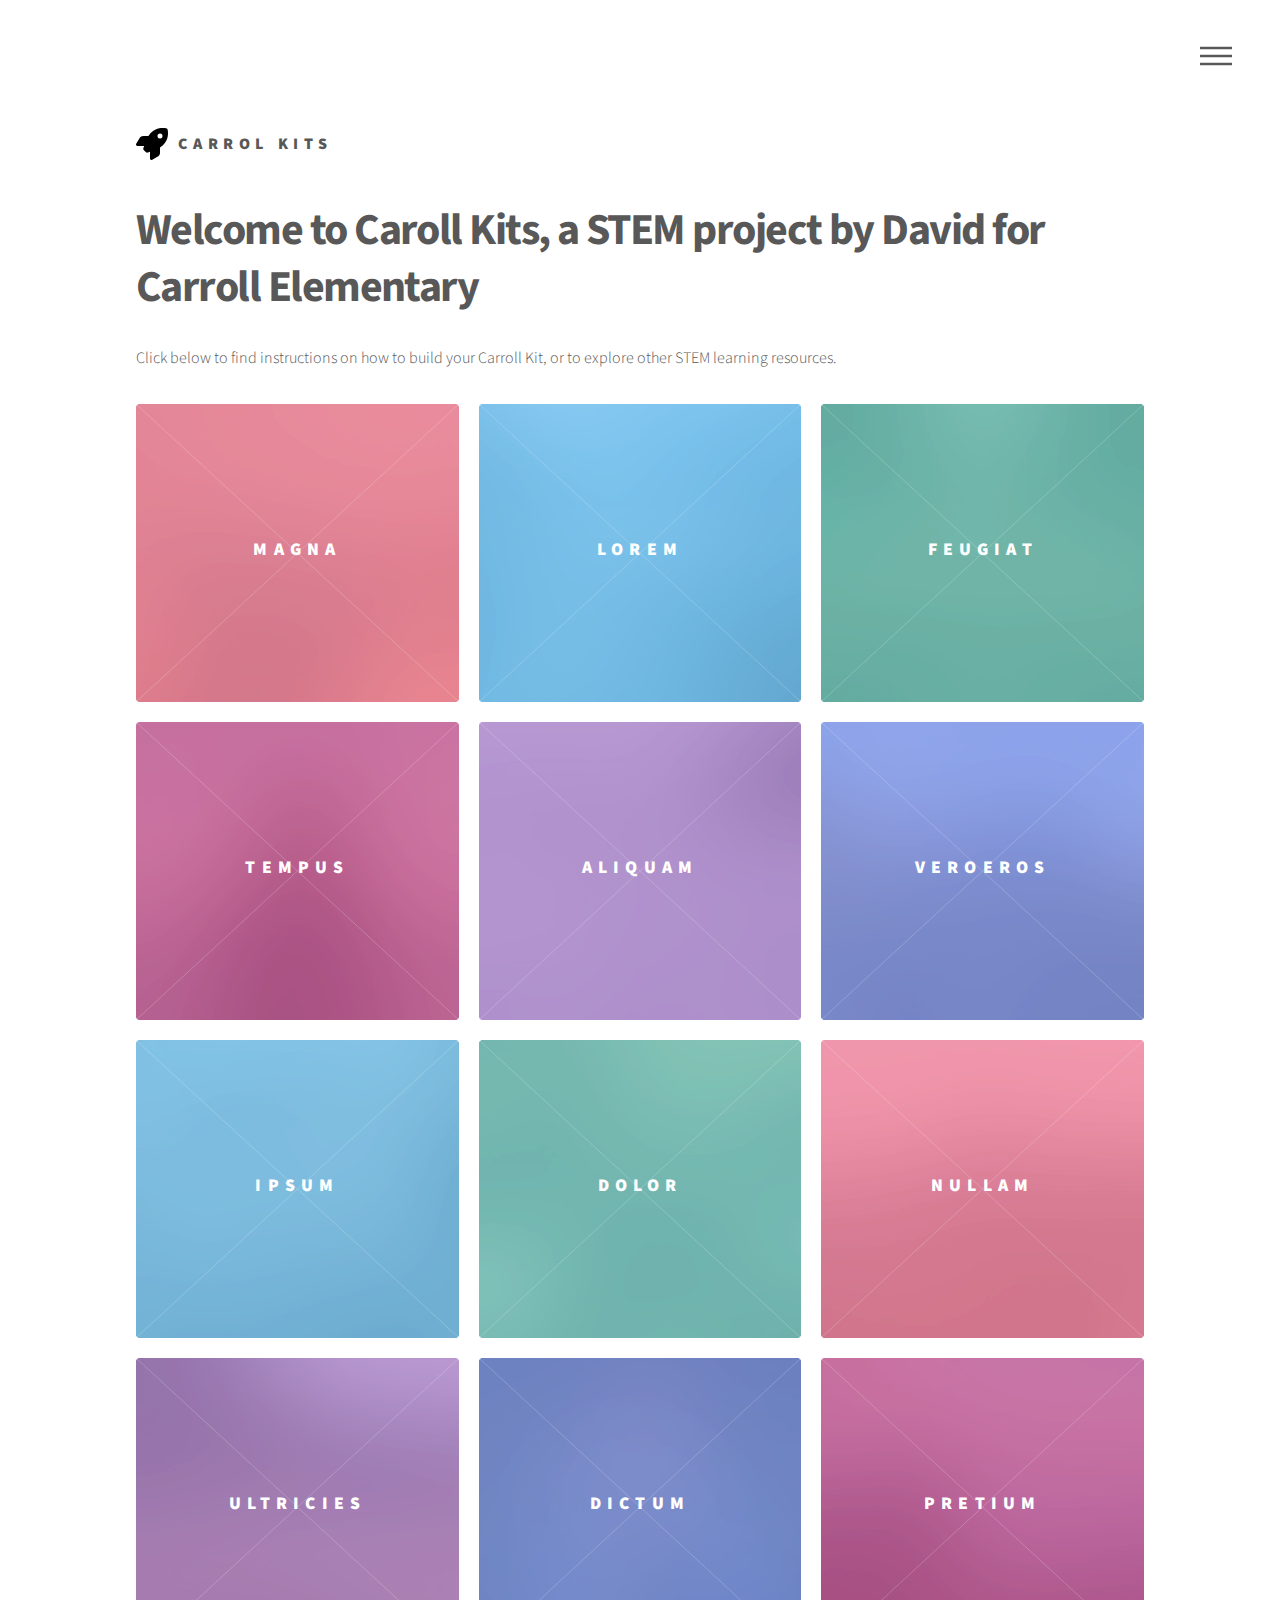
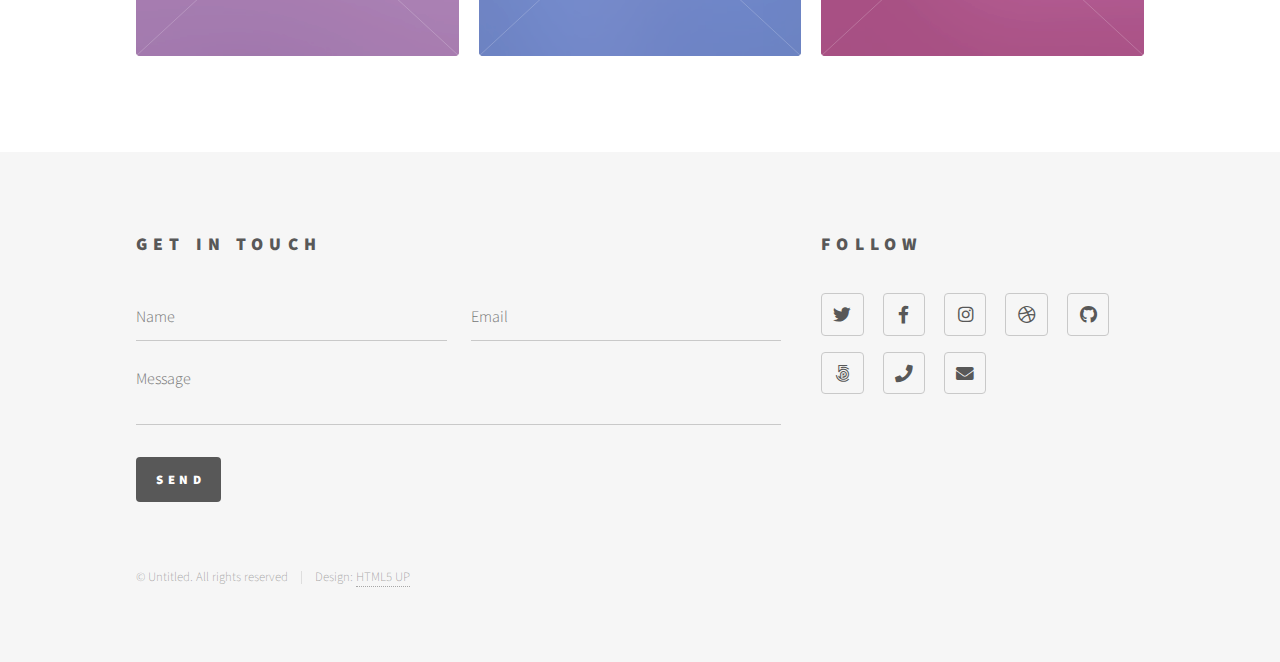
==== index.html @ d96abb9b "update welcome" ====
<!DOCTYPE HTML>
<!--
	Phantom by HTML5 UP
	html5up.net | @ajlkn
	Free for personal and commercial use under the CCA 3.0 license (html5up.net/license)
-->
<html>
	<head>
		<title>Phantom by HTML5 UP</title>
		<meta charset="utf-8" />
		<meta name="viewport" content="width=device-width, initial-scale=1, user-scalable=no" />
		<link rel="stylesheet" href="assets/css/main.css" />
		<noscript><link rel="stylesheet" href="assets/css/noscript.css" /></noscript>
	</head>
	<body class="is-preload">
		<!-- Wrapper -->
			<div id="wrapper">

				<!-- Header -->
					<header id="header">
						<div class="inner">

							<!-- Logo -->
								<a href="index.html" class="logo">
									<span class="symbol"><img src="images/logo.svg" alt="" /></span><span class="title">Carrol Kits</span>
								</a>

							<!-- Nav -->
								<nav>
									<ul>
										<li><a href="#menu">Menu</a></li>
									</ul>
								</nav>

						</div>
					</header>

				<!-- Menu -->
					<nav id="menu">
						<h2>Menu</h2>
						<ul>
							<li><a href="index.html">Home</a></li>
							<li><a href="generic.html">Ipsum veroeros</a></li>
							<li><a href="generic.html">Tempus etiam</a></li>
							<li><a href="generic.html">Consequat dolor</a></li>
							<li><a href="elements.html">Elements</a></li>
						</ul>
					</nav>

				<!-- Main -->
					<div id="main">
						<div class="inner">
							<header>
								<h1>Welcome to Caroll Kits, a STEM project by David for Carroll Elementary</h1>
								<p>Click below to find instructions on how to build your Carroll Kit, or to explore other STEM learning resources.</p>
							</header>
							<section class="tiles">
								<article class="style1">
									<span class="image">
										<img src="images/pic01.jpg" alt="" />
									</span>
									<a href="generic.html">
										<h2>Magna</h2>
										<div class="content">
											<p>Sed nisl arcu euismod sit amet nisi lorem etiam dolor veroeros et feugiat.</p>
										</div>
									</a>
								</article>
								<article class="style2">
									<span class="image">
										<img src="images/pic02.jpg" alt="" />
									</span>
									<a href="generic.html">
										<h2>Lorem</h2>
										<div class="content">
											<p>Sed nisl arcu euismod sit amet nisi lorem etiam dolor veroeros et feugiat.</p>
										</div>
									</a>
								</article>
								<article class="style3">
									<span class="image">
										<img src="images/pic03.jpg" alt="" />
									</span>
									<a href="generic.html">
										<h2>Feugiat</h2>
										<div class="content">
											<p>Sed nisl arcu euismod sit amet nisi lorem etiam dolor veroeros et feugiat.</p>
										</div>
									</a>
								</article>
								<article class="style4">
									<span class="image">
										<img src="images/pic04.jpg" alt="" />
									</span>
									<a href="generic.html">
										<h2>Tempus</h2>
										<div class="content">
											<p>Sed nisl arcu euismod sit amet nisi lorem etiam dolor veroeros et feugiat.</p>
										</div>
									</a>
								</article>
								<article class="style5">
									<span class="image">
										<img src="images/pic05.jpg" alt="" />
									</span>
									<a href="generic.html">
										<h2>Aliquam</h2>
										<div class="content">
											<p>Sed nisl arcu euismod sit amet nisi lorem etiam dolor veroeros et feugiat.</p>
										</div>
									</a>
								</article>
								<article class="style6">
									<span class="image">
										<img src="images/pic06.jpg" alt="" />
									</span>
									<a href="generic.html">
										<h2>Veroeros</h2>
										<div class="content">
											<p>Sed nisl arcu euismod sit amet nisi lorem etiam dolor veroeros et feugiat.</p>
										</div>
									</a>
								</article>
								<article class="style2">
									<span class="image">
										<img src="images/pic07.jpg" alt="" />
									</span>
									<a href="generic.html">
										<h2>Ipsum</h2>
										<div class="content">
											<p>Sed nisl arcu euismod sit amet nisi lorem etiam dolor veroeros et feugiat.</p>
										</div>
									</a>
								</article>
								<article class="style3">
									<span class="image">
										<img src="images/pic08.jpg" alt="" />
									</span>
									<a href="generic.html">
										<h2>Dolor</h2>
										<div class="content">
											<p>Sed nisl arcu euismod sit amet nisi lorem etiam dolor veroeros et feugiat.</p>
										</div>
									</a>
								</article>
								<article class="style1">
									<span class="image">
										<img src="images/pic09.jpg" alt="" />
									</span>
									<a href="generic.html">
										<h2>Nullam</h2>
										<div class="content">
											<p>Sed nisl arcu euismod sit amet nisi lorem etiam dolor veroeros et feugiat.</p>
										</div>
									</a>
								</article>
								<article class="style5">
									<span class="image">
										<img src="images/pic10.jpg" alt="" />
									</span>
									<a href="generic.html">
										<h2>Ultricies</h2>
										<div class="content">
											<p>Sed nisl arcu euismod sit amet nisi lorem etiam dolor veroeros et feugiat.</p>
										</div>
									</a>
								</article>
								<article class="style6">
									<span class="image">
										<img src="images/pic11.jpg" alt="" />
									</span>
									<a href="generic.html">
										<h2>Dictum</h2>
										<div class="content">
											<p>Sed nisl arcu euismod sit amet nisi lorem etiam dolor veroeros et feugiat.</p>
										</div>
									</a>
								</article>
								<article class="style4">
									<span class="image">
										<img src="images/pic12.jpg" alt="" />
									</span>
									<a href="generic.html">
										<h2>Pretium</h2>
										<div class="content">
											<p>Sed nisl arcu euismod sit amet nisi lorem etiam dolor veroeros et feugiat.</p>
										</div>
									</a>
								</article>
							</section>
						</div>
					</div>

				<!-- Footer -->
					<footer id="footer">
						<div class="inner">
							<section>
								<h2>Get in touch</h2>
								<form method="post" action="#">
									<div class="fields">
										<div class="field half">
											<input type="text" name="name" id="name" placeholder="Name" />
										</div>
										<div class="field half">
											<input type="email" name="email" id="email" placeholder="Email" />
										</div>
										<div class="field">
											<textarea name="message" id="message" placeholder="Message"></textarea>
										</div>
									</div>
									<ul class="actions">
										<li><input type="submit" value="Send" class="primary" /></li>
									</ul>
								</form>
							</section>
							<section>
								<h2>Follow</h2>
								<ul class="icons">
									<li><a href="#" class="icon brands style2 fa-twitter"><span class="label">Twitter</span></a></li>
									<li><a href="#" class="icon brands style2 fa-facebook-f"><span class="label">Facebook</span></a></li>
									<li><a href="#" class="icon brands style2 fa-instagram"><span class="label">Instagram</span></a></li>
									<li><a href="#" class="icon brands style2 fa-dribbble"><span class="label">Dribbble</span></a></li>
									<li><a href="#" class="icon brands style2 fa-github"><span class="label">GitHub</span></a></li>
									<li><a href="#" class="icon brands style2 fa-500px"><span class="label">500px</span></a></li>
									<li><a href="#" class="icon solid style2 fa-phone"><span class="label">Phone</span></a></li>
									<li><a href="#" class="icon solid style2 fa-envelope"><span class="label">Email</span></a></li>
								</ul>
							</section>
							<ul class="copyright">
								<li>&copy; Untitled. All rights reserved</li><li>Design: <a href="http://html5up.net">HTML5 UP</a></li>
							</ul>
						</div>
					</footer>

			</div>

		<!-- Scripts -->
			<script src="assets/js/jquery.min.js"></script>
			<script src="assets/js/browser.min.js"></script>
			<script src="assets/js/breakpoints.min.js"></script>
			<script src="assets/js/util.js"></script>
			<script src="assets/js/main.js"></script>

	</body>
</html>
---- assets/css/main.css ----
@import url(fontawesome-all.min.css);
@import url("https://fonts.googleapis.com/css?family=Source+Sans+Pro:300,700,900");

/*
	Phantom by HTML5 UP
	html5up.net | @ajlkn
	Free for personal and commercial use under the CCA 3.0 license (html5up.net/license)
*/

html, body, div, span, applet, object,
iframe, h1, h2, h3, h4, h5, h6, p, blockquote,
pre, a, abbr, acronym, address, big, cite,
code, del, dfn, em, img, ins, kbd, q, s, samp,
small, strike, strong, sub, sup, tt, var, b,
u, i, center, dl, dt, dd, ol, ul, li, fieldset,
form, label, legend, table, caption, tbody,
tfoot, thead, tr, th, td, article, aside,
canvas, details, embed, figure, figcaption,
footer, header, hgroup, menu, nav, output, ruby,
section, summary, time, mark, audio, video {
	margin: 0;
	padding: 0;
	border: 0;
	font-size: 100%;
	font: inherit;
	vertical-align: baseline;}

article, aside, details, figcaption, figure,
footer, header, hgroup, menu, nav, section {
	display: block;}

body {
	line-height: 1;
}

ol, ul {
	list-style: none;
}

blockquote, q {
	quotes: none;
}

	blockquote:before, blockquote:after, q:before, q:after {
		content: '';
		content: none;
	}

table {
	border-collapse: collapse;
	border-spacing: 0;
}

body {
	-webkit-text-size-adjust: none;
}

mark {
	background-color: transparent;
	color: inherit;
}

input::-moz-focus-inner {
	border: 0;
	padding: 0;
}

input, select, textarea {
	-moz-appearance: none;
	-webkit-appearance: none;
	-ms-appearance: none;
	appearance: none;
}

/* Basic */

	@-ms-viewport {
		width: device-width;
	}

	body {
		-ms-overflow-style: scrollbar;
	}

	@media screen and (max-width: 480px) {

		html, body {
			min-width: 320px;
		}

	}

	html {
		box-sizing: border-box;
	}

	*, *:before, *:after {
		box-sizing: inherit;
	}

	body {
		background: #ffffff;
	}

		body.is-preload *, body.is-preload *:before, body.is-preload *:after {
			-moz-animation: none !important;
			-webkit-animation: none !important;
			-ms-animation: none !important;
			animation: none !important;
			-moz-transition: none !important;
			-webkit-transition: none !important;
			-ms-transition: none !important;
			transition: none !important;
		}

/* Type */

	body, input, select, textarea {
		color: #585858;
		font-family: "Source Sans Pro", Helvetica, sans-serif;
		font-size: 16pt;
		font-weight: 300;
		line-height: 1.75;
	}

		@media screen and (max-width: 1680px) {

			body, input, select, textarea {
				font-size: 14pt;
			}

		}

		@media screen and (max-width: 1280px) {

			body, input, select, textarea {
				font-size: 12pt;
			}

		}

	a {
		-moz-transition: border-bottom-color 0.2s ease, color 0.2s ease;
		-webkit-transition: border-bottom-color 0.2s ease, color 0.2s ease;
		-ms-transition: border-bottom-color 0.2s ease, color 0.2s ease;
		transition: border-bottom-color 0.2s ease, color 0.2s ease;
		text-decoration: none;
		color: #585858;
		border-bottom: dotted 1px rgba(88, 88, 88, 0.5);
	}

		a:hover {
			border-bottom-color: transparent;
			color: #f2849e !important;
		}

	strong, b {
		font-weight: 900;
	}

	em, i {
		font-style: italic;
	}

	p {
		margin: 0 0 2em 0;
	}

	h1 {
		font-size: 2.75em;
		font-weight: 700;
		line-height: 1.3;
		margin: 0 0 1em 0;
		letter-spacing: -0.035em;
	}

		h1 a {
			color: inherit;
		}

		@media screen and (max-width: 736px) {

			h1 {
				font-size: 2em;
				margin: 0 0 1em 0;
			}

		}

		@media screen and (max-width: 360px) {

			h1 {
				font-size: 1.75em;
			}

		}

	h2, h3, h4, h5, h6 {
		font-weight: 900;
		line-height: 1.5;
		margin: 0 0 2em 0;
		text-transform: uppercase;
		letter-spacing: 0.35em;
	}

		h2 a, h3 a, h4 a, h5 a, h6 a {
			color: inherit;
		}

	h2 {
		font-size: 1.1em;
	}

	h3 {
		font-size: 1em;
	}

	h4 {
		font-size: 0.8em;
	}

	h5 {
		font-size: 0.8em;
	}

	h6 {
		font-size: 0.8em;
	}

	@media screen and (max-width: 980px) {

		h1 br, h2 br, h3 br, h4 br, h5 br, h6 br {
			display: none;
		}

	}

	@media screen and (max-width: 736px) {

		h2 {
			font-size: 1em;
		}

		h3 {
			font-size: 0.8em;
		}

	}

	sub {
		font-size: 0.8em;
		position: relative;
		top: 0.5em;
	}

	sup {
		font-size: 0.8em;
		position: relative;
		top: -0.5em;
	}

	blockquote {
		border-left: solid 4px #c9c9c9;
		font-style: italic;
		margin: 0 0 2em 0;
		padding: 0.5em 0 0.5em 2em;
	}

	code {
		background: rgba(144, 144, 144, 0.075);
		border-radius: 4px;
		border: solid 1px #c9c9c9;
		font-family: "Courier New", monospace;
		font-size: 0.9em;
		margin: 0 0.25em;
		padding: 0.25em 0.65em;
	}

	pre {
		-webkit-overflow-scrolling: touch;
		font-family: "Courier New", monospace;
		font-size: 0.9em;
		margin: 0 0 2em 0;
	}

		pre code {
			display: block;
			line-height: 1.75;
			padding: 1em 1.5em;
			overflow-x: auto;
		}

	hr {
		border: 0;
		border-bottom: solid 1px #c9c9c9;
		margin: 2em 0;
	}

		hr.major {
			margin: 3em 0;
		}

	.align-left {
		text-align: left;
	}

	.align-center {
		text-align: center;
	}

	.align-right {
		text-align: right;
	}

/* Row */

	.row {
		display: flex;
		flex-wrap: wrap;
		box-sizing: border-box;
		align-items: stretch;
	}

		.row > * {
			box-sizing: border-box;
		}

		.row.gtr-uniform > * > :last-child {
			margin-bottom: 0;
		}

		.row.aln-left {
			justify-content: flex-start;
		}

		.row.aln-center {
			justify-content: center;
		}

		.row.aln-right {
			justify-content: flex-end;
		}

		.row.aln-top {
			align-items: flex-start;
		}

		.row.aln-middle {
			align-items: center;
		}

		.row.aln-bottom {
			align-items: flex-end;
		}

		.row > .imp {
			order: -1;
		}

		.row > .col-1 {
			width: 8.33333%;
		}

		.row > .off-1 {
			margin-left: 8.33333%;
		}

		.row > .col-2 {
			width: 16.66667%;
		}

		.row > .off-2 {
			margin-left: 16.66667%;
		}

		.row > .col-3 {
			width: 25%;
		}

		.row > .off-3 {
			margin-left: 25%;
		}

		.row > .col-4 {
			width: 33.33333%;
		}

		.row > .off-4 {
			margin-left: 33.33333%;
		}

		.row > .col-5 {
			width: 41.66667%;
		}

		.row > .off-5 {
			margin-left: 41.66667%;
		}

		.row > .col-6 {
			width: 50%;
		}

		.row > .off-6 {
			margin-left: 50%;
		}

		.row > .col-7 {
			width: 58.33333%;
		}

		.row > .off-7 {
			margin-left: 58.33333%;
		}

		.row > .col-8 {
			width: 66.66667%;
		}

		.row > .off-8 {
			margin-left: 66.66667%;
		}

		.row > .col-9 {
			width: 75%;
		}

		.row > .off-9 {
			margin-left: 75%;
		}

		.row > .col-10 {
			width: 83.33333%;
		}

		.row > .off-10 {
			margin-left: 83.33333%;
		}

		.row > .col-11 {
			width: 91.66667%;
		}

		.row > .off-11 {
			margin-left: 91.66667%;
		}

		.row > .col-12 {
			width: 100%;
		}

		.row > .off-12 {
			margin-left: 100%;
		}

		.row.gtr-0 {
			margin-top: 0;
			margin-left: 0em;
		}

			.row.gtr-0 > * {
				padding: 0 0 0 0em;
			}

			.row.gtr-0.gtr-uniform {
				margin-top: 0em;
			}

				.row.gtr-0.gtr-uniform > * {
					padding-top: 0em;
				}

		.row.gtr-25 {
			margin-top: 0;
			margin-left: -0.5em;
		}

			.row.gtr-25 > * {
				padding: 0 0 0 0.5em;
			}

			.row.gtr-25.gtr-uniform {
				margin-top: -0.5em;
			}

				.row.gtr-25.gtr-uniform > * {
					padding-top: 0.5em;
				}

		.row.gtr-50 {
			margin-top: 0;
			margin-left: -1em;
		}

			.row.gtr-50 > * {
				padding: 0 0 0 1em;
			}

			.row.gtr-50.gtr-uniform {
				margin-top: -1em;
			}

				.row.gtr-50.gtr-uniform > * {
					padding-top: 1em;
				}

		.row {
			margin-top: 0;
			margin-left: -2em;
		}

			.row > * {
				padding: 0 0 0 2em;
			}

			.row.gtr-uniform {
				margin-top: -2em;
			}

				.row.gtr-uniform > * {
					padding-top: 2em;
				}

		.row.gtr-150 {
			margin-top: 0;
			margin-left: -3em;
		}

			.row.gtr-150 > * {
				padding: 0 0 0 3em;
			}

			.row.gtr-150.gtr-uniform {
				margin-top: -3em;
			}

				.row.gtr-150.gtr-uniform > * {
					padding-top: 3em;
				}

		.row.gtr-200 {
			margin-top: 0;
			margin-left: -4em;
		}

			.row.gtr-200 > * {
				padding: 0 0 0 4em;
			}

			.row.gtr-200.gtr-uniform {
				margin-top: -4em;
			}

				.row.gtr-200.gtr-uniform > * {
					padding-top: 4em;
				}

		@media screen and (max-width: 1680px) {

			.row {
				display: flex;
				flex-wrap: wrap;
				box-sizing: border-box;
				align-items: stretch;
			}

				.row > * {
					box-sizing: border-box;
				}

				.row.gtr-uniform > * > :last-child {
					margin-bottom: 0;
				}

				.row.aln-left {
					justify-content: flex-start;
				}

				.row.aln-center {
					justify-content: center;
				}

				.row.aln-right {
					justify-content: flex-end;
				}

				.row.aln-top {
					align-items: flex-start;
				}

				.row.aln-middle {
					align-items: center;
				}

				.row.aln-bottom {
					align-items: flex-end;
				}

				.row > .imp-xlarge {
					order: -1;
				}

				.row > .col-1-xlarge {
					width: 8.33333%;
				}

				.row > .off-1-xlarge {
					margin-left: 8.33333%;
				}

				.row > .col-2-xlarge {
					width: 16.66667%;
				}

				.row > .off-2-xlarge {
					margin-left: 16.66667%;
				}

				.row > .col-3-xlarge {
					width: 25%;
				}

				.row > .off-3-xlarge {
					margin-left: 25%;
				}

				.row > .col-4-xlarge {
					width: 33.33333%;
				}

				.row > .off-4-xlarge {
					margin-left: 33.33333%;
				}

				.row > .col-5-xlarge {
					width: 41.66667%;
				}

				.row > .off-5-xlarge {
					margin-left: 41.66667%;
				}

				.row > .col-6-xlarge {
					width: 50%;
				}

				.row > .off-6-xlarge {
					margin-left: 50%;
				}

				.row > .col-7-xlarge {
					width: 58.33333%;
				}

				.row > .off-7-xlarge {
					margin-left: 58.33333%;
				}

				.row > .col-8-xlarge {
					width: 66.66667%;
				}

				.row > .off-8-xlarge {
					margin-left: 66.66667%;
				}

				.row > .col-9-xlarge {
					width: 75%;
				}

				.row > .off-9-xlarge {
					margin-left: 75%;
				}

				.row > .col-10-xlarge {
					width: 83.33333%;
				}

				.row > .off-10-xlarge {
					margin-left: 83.33333%;
				}

				.row > .col-11-xlarge {
					width: 91.66667%;
				}

				.row > .off-11-xlarge {
					margin-left: 91.66667%;
				}

				.row > .col-12-xlarge {
					width: 100%;
				}

				.row > .off-12-xlarge {
					margin-left: 100%;
				}

				.row.gtr-0 {
					margin-top: 0;
					margin-left: 0em;
				}

					.row.gtr-0 > * {
						padding: 0 0 0 0em;
					}

					.row.gtr-0.gtr-uniform {
						margin-top: 0em;
					}

						.row.gtr-0.gtr-uniform > * {
							padding-top: 0em;
						}

				.row.gtr-25 {
					margin-top: 0;
					margin-left: -0.5em;
				}

					.row.gtr-25 > * {
						padding: 0 0 0 0.5em;
					}

					.row.gtr-25.gtr-uniform {
						margin-top: -0.5em;
					}

						.row.gtr-25.gtr-uniform > * {
							padding-top: 0.5em;
						}

				.row.gtr-50 {
					margin-top: 0;
					margin-left: -1em;
				}

					.row.gtr-50 > * {
						padding: 0 0 0 1em;
					}

					.row.gtr-50.gtr-uniform {
						margin-top: -1em;
					}

						.row.gtr-50.gtr-uniform > * {
							padding-top: 1em;
						}

				.row {
					margin-top: 0;
					margin-left: -2em;
				}

					.row > * {
						padding: 0 0 0 2em;
					}

					.row.gtr-uniform {
						margin-top: -2em;
					}

						.row.gtr-uniform > * {
							padding-top: 2em;
						}

				.row.gtr-150 {
					margin-top: 0;
					margin-left: -3em;
				}

					.row.gtr-150 > * {
						padding: 0 0 0 3em;
					}

					.row.gtr-150.gtr-uniform {
						margin-top: -3em;
					}

						.row.gtr-150.gtr-uniform > * {
							padding-top: 3em;
						}

				.row.gtr-200 {
					margin-top: 0;
					margin-left: -4em;
				}

					.row.gtr-200 > * {
						padding: 0 0 0 4em;
					}

					.row.gtr-200.gtr-uniform {
						margin-top: -4em;
					}

						.row.gtr-200.gtr-uniform > * {
							padding-top: 4em;
						}

		}

		@media screen and (max-width: 1280px) {

			.row {
				display: flex;
				flex-wrap: wrap;
				box-sizing: border-box;
				align-items: stretch;
			}

				.row > * {
					box-sizing: border-box;
				}

				.row.gtr-uniform > * > :last-child {
					margin-bottom: 0;
				}

				.row.aln-left {
					justify-content: flex-start;
				}

				.row.aln-center {
					justify-content: center;
				}

				.row.aln-right {
					justify-content: flex-end;
				}

				.row.aln-top {
					align-items: flex-start;
				}

				.row.aln-middle {
					align-items: center;
				}

				.row.aln-bottom {
					align-items: flex-end;
				}

				.row > .imp-large {
					order: -1;
				}

				.row > .col-1-large {
					width: 8.33333%;
				}

				.row > .off-1-large {
					margin-left: 8.33333%;
				}

				.row > .col-2-large {
					width: 16.66667%;
				}

				.row > .off-2-large {
					margin-left: 16.66667%;
				}

				.row > .col-3-large {
					width: 25%;
				}

				.row > .off-3-large {
					margin-left: 25%;
				}

				.row > .col-4-large {
					width: 33.33333%;
				}

				.row > .off-4-large {
					margin-left: 33.33333%;
				}

				.row > .col-5-large {
					width: 41.66667%;
				}

				.row > .off-5-large {
					margin-left: 41.66667%;
				}

				.row > .col-6-large {
					width: 50%;
				}

				.row > .off-6-large {
					margin-left: 50%;
				}

				.row > .col-7-large {
					width: 58.33333%;
				}

				.row > .off-7-large {
					margin-left: 58.33333%;
				}

				.row > .col-8-large {
					width: 66.66667%;
				}

				.row > .off-8-large {
					margin-left: 66.66667%;
				}

				.row > .col-9-large {
					width: 75%;
				}

				.row > .off-9-large {
					margin-left: 75%;
				}

				.row > .col-10-large {
					width: 83.33333%;
				}

				.row > .off-10-large {
					margin-left: 83.33333%;
				}

				.row > .col-11-large {
					width: 91.66667%;
				}

				.row > .off-11-large {
					margin-left: 91.66667%;
				}

				.row > .col-12-large {
					width: 100%;
				}

				.row > .off-12-large {
					margin-left: 100%;
				}

				.row.gtr-0 {
					margin-top: 0;
					margin-left: 0em;
				}

					.row.gtr-0 > * {
						padding: 0 0 0 0em;
					}

					.row.gtr-0.gtr-uniform {
						margin-top: 0em;
					}

						.row.gtr-0.gtr-uniform > * {
							padding-top: 0em;
						}

				.row.gtr-25 {
					margin-top: 0;
					margin-left: -0.5em;
				}

					.row.gtr-25 > * {
						padding: 0 0 0 0.5em;
					}

					.row.gtr-25.gtr-uniform {
						margin-top: -0.5em;
					}

						.row.gtr-25.gtr-uniform > * {
							padding-top: 0.5em;
						}

				.row.gtr-50 {
					margin-top: 0;
					margin-left: -1em;
				}

					.row.gtr-50 > * {
						padding: 0 0 0 1em;
					}

					.row.gtr-50.gtr-uniform {
						margin-top: -1em;
					}

						.row.gtr-50.gtr-uniform > * {
							padding-top: 1em;
						}

				.row {
					margin-top: 0;
					margin-left: -2em;
				}

					.row > * {
						padding: 0 0 0 2em;
					}

					.row.gtr-uniform {
						margin-top: -2em;
					}

						.row.gtr-uniform > * {
							padding-top: 2em;
						}

				.row.gtr-150 {
					margin-top: 0;
					margin-left: -3em;
				}

					.row.gtr-150 > * {
						padding: 0 0 0 3em;
					}

					.row.gtr-150.gtr-uniform {
						margin-top: -3em;
					}

						.row.gtr-150.gtr-uniform > * {
							padding-top: 3em;
						}

				.row.gtr-200 {
					margin-top: 0;
					margin-left: -4em;
				}

					.row.gtr-200 > * {
						padding: 0 0 0 4em;
					}

					.row.gtr-200.gtr-uniform {
						margin-top: -4em;
					}

						.row.gtr-200.gtr-uniform > * {
							padding-top: 4em;
						}

		}

		@media screen and (max-width: 980px) {

			.row {
				display: flex;
				flex-wrap: wrap;
				box-sizing: border-box;
				align-items: stretch;
			}

				.row > * {
					box-sizing: border-box;
				}

				.row.gtr-uniform > * > :last-child {
					margin-bottom: 0;
				}

				.row.aln-left {
					justify-content: flex-start;
				}

				.row.aln-center {
					justify-content: center;
				}

				.row.aln-right {
					justify-content: flex-end;
				}

				.row.aln-top {
					align-items: flex-start;
				}

				.row.aln-middle {
					align-items: center;
				}

				.row.aln-bottom {
					align-items: flex-end;
				}

				.row > .imp-medium {
					order: -1;
				}

				.row > .col-1-medium {
					width: 8.33333%;
				}

				.row > .off-1-medium {
					margin-left: 8.33333%;
				}

				.row > .col-2-medium {
					width: 16.66667%;
				}

				.row > .off-2-medium {
					margin-left: 16.66667%;
				}

				.row > .col-3-medium {
					width: 25%;
				}

				.row > .off-3-medium {
					margin-left: 25%;
				}

				.row > .col-4-medium {
					width: 33.33333%;
				}

				.row > .off-4-medium {
					margin-left: 33.33333%;
				}

				.row > .col-5-medium {
					width: 41.66667%;
				}

				.row > .off-5-medium {
					margin-left: 41.66667%;
				}

				.row > .col-6-medium {
					width: 50%;
				}

				.row > .off-6-medium {
					margin-left: 50%;
				}

				.row > .col-7-medium {
					width: 58.33333%;
				}

				.row > .off-7-medium {
					margin-left: 58.33333%;
				}

				.row > .col-8-medium {
					width: 66.66667%;
				}

				.row > .off-8-medium {
					margin-left: 66.66667%;
				}

				.row > .col-9-medium {
					width: 75%;
				}

				.row > .off-9-medium {
					margin-left: 75%;
				}

				.row > .col-10-medium {
					width: 83.33333%;
				}

				.row > .off-10-medium {
					margin-left: 83.33333%;
				}

				.row > .col-11-medium {
					width: 91.66667%;
				}

				.row > .off-11-medium {
					margin-left: 91.66667%;
				}

				.row > .col-12-medium {
					width: 100%;
				}

				.row > .off-12-medium {
					margin-left: 100%;
				}

				.row.gtr-0 {
					margin-top: 0;
					margin-left: 0em;
				}

					.row.gtr-0 > * {
						padding: 0 0 0 0em;
					}

					.row.gtr-0.gtr-uniform {
						margin-top: 0em;
					}

						.row.gtr-0.gtr-uniform > * {
							padding-top: 0em;
						}

				.row.gtr-25 {
					margin-top: 0;
					margin-left: -0.375em;
				}

					.row.gtr-25 > * {
						padding: 0 0 0 0.375em;
					}

					.row.gtr-25.gtr-uniform {
						margin-top: -0.375em;
					}

						.row.gtr-25.gtr-uniform > * {
							padding-top: 0.375em;
						}

				.row.gtr-50 {
					margin-top: 0;
					margin-left: -0.75em;
				}

					.row.gtr-50 > * {
						padding: 0 0 0 0.75em;
					}

					.row.gtr-50.gtr-uniform {
						margin-top: -0.75em;
					}

						.row.gtr-50.gtr-uniform > * {
							padding-top: 0.75em;
						}

				.row {
					margin-top: 0;
					margin-left: -1.5em;
				}

					.row > * {
						padding: 0 0 0 1.5em;
					}

					.row.gtr-uniform {
						margin-top: -1.5em;
					}

						.row.gtr-uniform > * {
							padding-top: 1.5em;
						}

				.row.gtr-150 {
					margin-top: 0;
					margin-left: -2.25em;
				}

					.row.gtr-150 > * {
						padding: 0 0 0 2.25em;
					}

					.row.gtr-150.gtr-uniform {
						margin-top: -2.25em;
					}

						.row.gtr-150.gtr-uniform > * {
							padding-top: 2.25em;
						}

				.row.gtr-200 {
					margin-top: 0;
					margin-left: -3em;
				}

					.row.gtr-200 > * {
						padding: 0 0 0 3em;
					}

					.row.gtr-200.gtr-uniform {
						margin-top: -3em;
					}

						.row.gtr-200.gtr-uniform > * {
							padding-top: 3em;
						}

		}

		@media screen and (max-width: 736px) {

			.row {
				display: flex;
				flex-wrap: wrap;
				box-sizing: border-box;
				align-items: stretch;
			}

				.row > * {
					box-sizing: border-box;
				}

				.row.gtr-uniform > * > :last-child {
					margin-bottom: 0;
				}

				.row.aln-left {
					justify-content: flex-start;
				}

				.row.aln-center {
					justify-content: center;
				}

				.row.aln-right {
					justify-content: flex-end;
				}

				.row.aln-top {
					align-items: flex-start;
				}

				.row.aln-middle {
					align-items: center;
				}

				.row.aln-bottom {
					align-items: flex-end;
				}

				.row > .imp-small {
					order: -1;
				}

				.row > .col-1-small {
					width: 8.33333%;
				}

				.row > .off-1-small {
					margin-left: 8.33333%;
				}

				.row > .col-2-small {
					width: 16.66667%;
				}

				.row > .off-2-small {
					margin-left: 16.66667%;
				}

				.row > .col-3-small {
					width: 25%;
				}

				.row > .off-3-small {
					margin-left: 25%;
				}

				.row > .col-4-small {
					width: 33.33333%;
				}

				.row > .off-4-small {
					margin-left: 33.33333%;
				}

				.row > .col-5-small {
					width: 41.66667%;
				}

				.row > .off-5-small {
					margin-left: 41.66667%;
				}

				.row > .col-6-small {
					width: 50%;
				}

				.row > .off-6-small {
					margin-left: 50%;
				}

				.row > .col-7-small {
					width: 58.33333%;
				}

				.row > .off-7-small {
					margin-left: 58.33333%;
				}

				.row > .col-8-small {
					width: 66.66667%;
				}

				.row > .off-8-small {
					margin-left: 66.66667%;
				}

				.row > .col-9-small {
					width: 75%;
				}

				.row > .off-9-small {
					margin-left: 75%;
				}

				.row > .col-10-small {
					width: 83.33333%;
				}

				.row > .off-10-small {
					margin-left: 83.33333%;
				}

				.row > .col-11-small {
					width: 91.66667%;
				}

				.row > .off-11-small {
					margin-left: 91.66667%;
				}

				.row > .col-12-small {
					width: 100%;
				}

				.row > .off-12-small {
					margin-left: 100%;
				}

				.row.gtr-0 {
					margin-top: 0;
					margin-left: 0em;
				}

					.row.gtr-0 > * {
						padding: 0 0 0 0em;
					}

					.row.gtr-0.gtr-uniform {
						margin-top: 0em;
					}

						.row.gtr-0.gtr-uniform > * {
							padding-top: 0em;
						}

				.row.gtr-25 {
					margin-top: 0;
					margin-left: -0.25em;
				}

					.row.gtr-25 > * {
						padding: 0 0 0 0.25em;
					}

					.row.gtr-25.gtr-uniform {
						margin-top: -0.25em;
					}

						.row.gtr-25.gtr-uniform > * {
							padding-top: 0.25em;
						}

				.row.gtr-50 {
					margin-top: 0;
					margin-left: -0.5em;
				}

					.row.gtr-50 > * {
						padding: 0 0 0 0.5em;
					}

					.row.gtr-50.gtr-uniform {
						margin-top: -0.5em;
					}

						.row.gtr-50.gtr-uniform > * {
							padding-top: 0.5em;
						}

				.row {
					margin-top: 0;
					margin-left: -1em;
				}

					.row > * {
						padding: 0 0 0 1em;
					}

					.row.gtr-uniform {
						margin-top: -1em;
					}

						.row.gtr-uniform > * {
							padding-top: 1em;
						}

				.row.gtr-150 {
					margin-top: 0;
					margin-left: -1.5em;
				}

					.row.gtr-150 > * {
						padding: 0 0 0 1.5em;
					}

					.row.gtr-150.gtr-uniform {
						margin-top: -1.5em;
					}

						.row.gtr-150.gtr-uniform > * {
							padding-top: 1.5em;
						}

				.row.gtr-200 {
					margin-top: 0;
					margin-left: -2em;
				}

					.row.gtr-200 > * {
						padding: 0 0 0 2em;
					}

					.row.gtr-200.gtr-uniform {
						margin-top: -2em;
					}

						.row.gtr-200.gtr-uniform > * {
							padding-top: 2em;
						}

		}

		@media screen and (max-width: 480px) {

			.row {
				display: flex;
				flex-wrap: wrap;
				box-sizing: border-box;
				align-items: stretch;
			}

				.row > * {
					box-sizing: border-box;
				}

				.row.gtr-uniform > * > :last-child {
					margin-bottom: 0;
				}

				.row.aln-left {
					justify-content: flex-start;
				}

				.row.aln-center {
					justify-content: center;
				}

				.row.aln-right {
					justify-content: flex-end;
				}

				.row.aln-top {
					align-items: flex-start;
				}

				.row.aln-middle {
					align-items: center;
				}

				.row.aln-bottom {
					align-items: flex-end;
				}

				.row > .imp-xsmall {
					order: -1;
				}

				.row > .col-1-xsmall {
					width: 8.33333%;
				}

				.row > .off-1-xsmall {
					margin-left: 8.33333%;
				}

				.row > .col-2-xsmall {
					width: 16.66667%;
				}

				.row > .off-2-xsmall {
					margin-left: 16.66667%;
				}

				.row > .col-3-xsmall {
					width: 25%;
				}

				.row > .off-3-xsmall {
					margin-left: 25%;
				}

				.row > .col-4-xsmall {
					width: 33.33333%;
				}

				.row > .off-4-xsmall {
					margin-left: 33.33333%;
				}

				.row > .col-5-xsmall {
					width: 41.66667%;
				}

				.row > .off-5-xsmall {
					margin-left: 41.66667%;
				}

				.row > .col-6-xsmall {
					width: 50%;
				}

				.row > .off-6-xsmall {
					margin-left: 50%;
				}

				.row > .col-7-xsmall {
					width: 58.33333%;
				}

				.row > .off-7-xsmall {
					margin-left: 58.33333%;
				}

				.row > .col-8-xsmall {
					width: 66.66667%;
				}

				.row > .off-8-xsmall {
					margin-left: 66.66667%;
				}

				.row > .col-9-xsmall {
					width: 75%;
				}

				.row > .off-9-xsmall {
					margin-left: 75%;
				}

				.row > .col-10-xsmall {
					width: 83.33333%;
				}

				.row > .off-10-xsmall {
					margin-left: 83.33333%;
				}

				.row > .col-11-xsmall {
					width: 91.66667%;
				}

				.row > .off-11-xsmall {
					margin-left: 91.66667%;
				}

				.row > .col-12-xsmall {
					width: 100%;
				}

				.row > .off-12-xsmall {
					margin-left: 100%;
				}

				.row.gtr-0 {
					margin-top: 0;
					margin-left: 0em;
				}

					.row.gtr-0 > * {
						padding: 0 0 0 0em;
					}

					.row.gtr-0.gtr-uniform {
						margin-top: 0em;
					}

						.row.gtr-0.gtr-uniform > * {
							padding-top: 0em;
						}

				.row.gtr-25 {
					margin-top: 0;
					margin-left: -0.25em;
				}

					.row.gtr-25 > * {
						padding: 0 0 0 0.25em;
					}

					.row.gtr-25.gtr-uniform {
						margin-top: -0.25em;
					}

						.row.gtr-25.gtr-uniform > * {
							padding-top: 0.25em;
						}

				.row.gtr-50 {
					margin-top: 0;
					margin-left: -0.5em;
				}

					.row.gtr-50 > * {
						padding: 0 0 0 0.5em;
					}

					.row.gtr-50.gtr-uniform {
						margin-top: -0.5em;
					}

						.row.gtr-50.gtr-uniform > * {
							padding-top: 0.5em;
						}

				.row {
					margin-top: 0;
					margin-left: -1em;
				}

					.row > * {
						padding: 0 0 0 1em;
					}

					.row.gtr-uniform {
						margin-top: -1em;
					}

						.row.gtr-uniform > * {
							padding-top: 1em;
						}

				.row.gtr-150 {
					margin-top: 0;
					margin-left: -1.5em;
				}

					.row.gtr-150 > * {
						padding: 0 0 0 1.5em;
					}

					.row.gtr-150.gtr-uniform {
						margin-top: -1.5em;
					}

						.row.gtr-150.gtr-uniform > * {
							padding-top: 1.5em;
						}

				.row.gtr-200 {
					margin-top: 0;
					margin-left: -2em;
				}

					.row.gtr-200 > * {
						padding: 0 0 0 2em;
					}

					.row.gtr-200.gtr-uniform {
						margin-top: -2em;
					}

						.row.gtr-200.gtr-uniform > * {
							padding-top: 2em;
						}

		}

/* Section/Article */

	section.special, article.special {
		text-align: center;
	}

	header p {
		margin-top: -1em;
	}

	@media screen and (max-width: 736px) {

		header p {
			margin-top: 0;
		}

	}

/* Icon */

	.icon {
		text-decoration: none;
		border-bottom: none;
		position: relative;
	}

		.icon:before {
			-moz-osx-font-smoothing: grayscale;
			-webkit-font-smoothing: antialiased;
			display: inline-block;
			font-style: normal;
			font-variant: normal;
			text-rendering: auto;
			line-height: 1;
			text-transform: none !important;
			font-family: 'Font Awesome 5 Free';
			font-weight: 400;
		}

		.icon > .label {
			display: none;
		}

		.icon:before {
			line-height: inherit;
		}

		.icon.solid:before {
			font-weight: 900;
		}

		.icon.brands:before {
			font-family: 'Font Awesome 5 Brands';
		}

		.icon.style2 {
			-moz-transition: background-color 0.2s ease-in-out, color 0.2s ease-in-out, border-color 0.2s ease-in-out;
			-webkit-transition: background-color 0.2s ease-in-out, color 0.2s ease-in-out, border-color 0.2s ease-in-out;
			-ms-transition: background-color 0.2s ease-in-out, color 0.2s ease-in-out, border-color 0.2s ease-in-out;
			transition: background-color 0.2s ease-in-out, color 0.2s ease-in-out, border-color 0.2s ease-in-out;
			background-color: transparent;
			border: solid 1px #c9c9c9;
			border-radius: 4px;
			width: 2.65em;
			height: 2.65em;
			display: inline-block;
			text-align: center;
			line-height: 2.65em;
			color: inherit;
		}

			.icon.style2:before {
				font-size: 1.1em;
			}

			.icon.style2:hover {
				color: #f2849e;
				border-color: #f2849e;
			}

			.icon.style2:active {
				background-color: rgba(242, 132, 158, 0.1);
			}

/* List */

	ol {
		list-style: decimal;
		margin: 0 0 2em 0;
		padding-left: 1.25em;
	}

		ol li {
			padding-left: 0.25em;
		}

	ul {
		list-style: disc;
		margin: 0 0 2em 0;
		padding-left: 1em;
	}

		ul li {
			padding-left: 0.5em;
		}

		ul.alt {
			list-style: none;
			padding-left: 0;
		}

			ul.alt li {
				border-top: solid 1px #c9c9c9;
				padding: 0.5em 0;
			}

				ul.alt li:first-child {
					border-top: 0;
					padding-top: 0;
				}

	dl {
		margin: 0 0 2em 0;
	}

		dl dt {
			display: block;
			font-weight: 900;
			margin: 0 0 1em 0;
		}

		dl dd {
			margin-left: 2em;
		}

/* Actions */

	ul.actions {
		display: -moz-flex;
		display: -webkit-flex;
		display: -ms-flex;
		display: flex;
		cursor: default;
		list-style: none;
		margin-left: -1em;
		padding-left: 0;
	}

		ul.actions li {
			padding: 0 0 0 1em;
			vertical-align: middle;
		}

		ul.actions.special {
			-moz-justify-content: center;
			-webkit-justify-content: center;
			-ms-justify-content: center;
			justify-content: center;
			width: 100%;
			margin-left: 0;
		}

			ul.actions.special li:first-child {
				padding-left: 0;
			}

		ul.actions.stacked {
			-moz-flex-direction: column;
			-webkit-flex-direction: column;
			-ms-flex-direction: column;
			flex-direction: column;
			margin-left: 0;
		}

			ul.actions.stacked li {
				padding: 1.3em 0 0 0;
			}

				ul.actions.stacked li:first-child {
					padding-top: 0;
				}

		ul.actions.fit {
			width: calc(100% + 1em);
		}

			ul.actions.fit li {
				-moz-flex-grow: 1;
				-webkit-flex-grow: 1;
				-ms-flex-grow: 1;
				flex-grow: 1;
				-moz-flex-shrink: 1;
				-webkit-flex-shrink: 1;
				-ms-flex-shrink: 1;
				flex-shrink: 1;
				width: 100%;
			}

				ul.actions.fit li > * {
					width: 100%;
				}

			ul.actions.fit.stacked {
				width: 100%;
			}

		@media screen and (max-width: 480px) {

			ul.actions:not(.fixed) {
				-moz-flex-direction: column;
				-webkit-flex-direction: column;
				-ms-flex-direction: column;
				flex-direction: column;
				margin-left: 0;
				width: 100% !important;
			}

				ul.actions:not(.fixed) li {
					-moz-flex-grow: 1;
					-webkit-flex-grow: 1;
					-ms-flex-grow: 1;
					flex-grow: 1;
					-moz-flex-shrink: 1;
					-webkit-flex-shrink: 1;
					-ms-flex-shrink: 1;
					flex-shrink: 1;
					padding: 1em 0 0 0;
					text-align: center;
					width: 100%;
				}

					ul.actions:not(.fixed) li > * {
						width: 100%;
					}

					ul.actions:not(.fixed) li:first-child {
						padding-top: 0;
					}

					ul.actions:not(.fixed) li input[type="submit"],
					ul.actions:not(.fixed) li input[type="reset"],
					ul.actions:not(.fixed) li input[type="button"],
					ul.actions:not(.fixed) li button,
					ul.actions:not(.fixed) li .button {
						width: 100%;
					}

						ul.actions:not(.fixed) li input[type="submit"].icon:before,
						ul.actions:not(.fixed) li input[type="reset"].icon:before,
						ul.actions:not(.fixed) li input[type="button"].icon:before,
						ul.actions:not(.fixed) li button.icon:before,
						ul.actions:not(.fixed) li .button.icon:before {
							margin-left: -0.5rem;
						}

		}

/* Icons */

	ul.icons {
		cursor: default;
		list-style: none;
		padding-left: 0;
		margin: -1em 0 2em -1em;
	}

		ul.icons li {
			display: inline-block;
			padding: 1em 0 0 1em;
		}

/* Form */

	form {
		margin: 0 0 2em 0;
		overflow-x: hidden;
	}

		form > :last-child {
			margin-bottom: 0;
		}

		form > .fields {
			display: -moz-flex;
			display: -webkit-flex;
			display: -ms-flex;
			display: flex;
			-moz-flex-wrap: wrap;
			-webkit-flex-wrap: wrap;
			-ms-flex-wrap: wrap;
			flex-wrap: wrap;
			width: calc(100% + 3em);
			margin: -1.5em 0 2em -1.5em;
		}

			form > .fields > .field {
				-moz-flex-grow: 0;
				-webkit-flex-grow: 0;
				-ms-flex-grow: 0;
				flex-grow: 0;
				-moz-flex-shrink: 0;
				-webkit-flex-shrink: 0;
				-ms-flex-shrink: 0;
				flex-shrink: 0;
				padding: 1.5em 0 0 1.5em;
				width: calc(100% - 1.5em);
			}

				form > .fields > .field.half {
					width: calc(50% - 0.75em);
				}

				form > .fields > .field.third {
					width: calc(100%/3 - 0.5em);
				}

				form > .fields > .field.quarter {
					width: calc(25% - 0.375em);
				}

		@media screen and (max-width: 480px) {

			form > .fields {
				width: calc(100% + 3em);
				margin: -1.5em 0 2em -1.5em;
			}

				form > .fields > .field {
					padding: 1.5em 0 0 1.5em;
					width: calc(100% - 1.5em);
				}

					form > .fields > .field.half {
						width: calc(100% - 1.5em);
					}

					form > .fields > .field.third {
						width: calc(100% - 1.5em);
					}

					form > .fields > .field.quarter {
						width: calc(100% - 1.5em);
					}

		}

	label {
		display: block;
		font-size: 0.9em;
		font-weight: 900;
		margin: 0 0 1em 0;
	}

	input[type="text"],
	input[type="password"],
	input[type="email"],
	input[type="tel"],
	select,
	textarea {
		-moz-appearance: none;
		-webkit-appearance: none;
		-ms-appearance: none;
		appearance: none;
		background-color: transparent;
		border: none;
		border-radius: 0;
		border-bottom: solid 1px #c9c9c9;
		color: inherit;
		display: block;
		outline: 0;
		padding: 0;
		text-decoration: none;
		width: 100%;
	}

		input[type="text"]:invalid,
		input[type="password"]:invalid,
		input[type="email"]:invalid,
		input[type="tel"]:invalid,
		select:invalid,
		textarea:invalid {
			box-shadow: none;
		}

		input[type="text"]:focus,
		input[type="password"]:focus,
		input[type="email"]:focus,
		input[type="tel"]:focus,
		select:focus,
		textarea:focus {
			border-bottom-color: #f2849e;
			box-shadow: inset 0 -1px 0 0 #f2849e;
		}

	select {
		background-image: url("data:image/svg+xml;charset=utf8,%3Csvg xmlns='http://www.w3.org/2000/svg' width='40' height='40' preserveAspectRatio='none' viewBox='0 0 40 40'%3E%3Cpath d='M9.4,12.3l10.4,10.4l10.4-10.4c0.2-0.2,0.5-0.4,0.9-0.4c0.3,0,0.6,0.1,0.9,0.4l3.3,3.3c0.2,0.2,0.4,0.5,0.4,0.9 c0,0.4-0.1,0.6-0.4,0.9L20.7,31.9c-0.2,0.2-0.5,0.4-0.9,0.4c-0.3,0-0.6-0.1-0.9-0.4L4.3,17.3c-0.2-0.2-0.4-0.5-0.4-0.9 c0-0.4,0.1-0.6,0.4-0.9l3.3-3.3c0.2-0.2,0.5-0.4,0.9-0.4S9.1,12.1,9.4,12.3z' fill='%23c9c9c9' /%3E%3C/svg%3E");
		background-size: 1.25rem;
		background-repeat: no-repeat;
		background-position: calc(100% - 1rem) center;
		height: 3em;
		padding-right: 3em;
		text-overflow: ellipsis;
	}

		select option {
			background: #ffffff;
		}

		select:focus::-ms-value {
			background-color: transparent;
		}

		select::-ms-expand {
			display: none;
		}

	input[type="text"],
	input[type="password"],
	input[type="email"],
	select {
		height: 3em;
	}

	textarea {
		padding: 0;
		min-height: 3.75em;
	}

	input[type="checkbox"],
	input[type="radio"] {
		-moz-appearance: none;
		-webkit-appearance: none;
		-ms-appearance: none;
		appearance: none;
		display: block;
		float: left;
		margin-right: -2em;
		opacity: 0;
		width: 1em;
		z-index: -1;
	}

		input[type="checkbox"] + label,
		input[type="radio"] + label {
			text-decoration: none;
			color: #585858;
			cursor: pointer;
			display: inline-block;
			font-size: 1em;
			font-weight: 300;
			padding-left: 2.55em;
			padding-right: 0.75em;
			position: relative;
		}

			input[type="checkbox"] + label:before,
			input[type="radio"] + label:before {
				-moz-osx-font-smoothing: grayscale;
				-webkit-font-smoothing: antialiased;
				display: inline-block;
				font-style: normal;
				font-variant: normal;
				text-rendering: auto;
				line-height: 1;
				text-transform: none !important;
				font-family: 'Font Awesome 5 Free';
				font-weight: 900;
			}

			input[type="checkbox"] + label:before,
			input[type="radio"] + label:before {
				border-radius: 4px;
				border: solid 1px #c9c9c9;
				content: '';
				display: inline-block;
				font-size: 0.8em;
				height: 2.25em;
				left: 0;
				line-height: 2.25em;
				position: absolute;
				text-align: center;
				top: 0;
				width: 2.25em;
			}

		input[type="checkbox"]:checked + label:before,
		input[type="radio"]:checked + label:before {
			background: #585858;
			border-color: #585858;
			color: #ffffff;
			content: '\f00c';
		}

		input[type="checkbox"]:focus + label:before,
		input[type="radio"]:focus + label:before {
			border-color: #f2849e;
			box-shadow: 0 0 0 1px #f2849e;
		}

	input[type="checkbox"] + label:before {
		border-radius: 4px;
	}

	input[type="radio"] + label:before {
		border-radius: 100%;
	}

/* Box */

	.box {
		border-radius: 4px;
		border: solid 1px #c9c9c9;
		margin-bottom: 2em;
		padding: 1.5em;
	}

		.box > :last-child,
		.box > :last-child > :last-child,
		.box > :last-child > :last-child > :last-child {
			margin-bottom: 0;
		}

		.box.alt {
			border: 0;
			border-radius: 0;
			padding: 0;
		}

/* Image */

	.image {
		border-radius: 4px;
		border: 0;
		display: inline-block;
		position: relative;
	}

		.image img {
			border-radius: 4px;
			display: block;
		}

		.image.left, .image.right {
			max-width: 40%;
		}

			.image.left img, .image.right img {
				width: 100%;
			}

		.image.left {
			float: left;
			padding: 0 1.5em 1em 0;
			top: 0.25em;
		}

		.image.right {
			float: right;
			padding: 0 0 1em 1.5em;
			top: 0.25em;
		}

		.image.fit {
			display: block;
			margin: 0 0 2em 0;
			width: 100%;
		}

			.image.fit img {
				width: 100%;
			}

		.image.main {
			display: block;
			margin: 0 0 3em 0;
			width: 100%;
		}

			.image.main img {
				width: 100%;
			}

			@media screen and (max-width: 736px) {

				.image.main {
					margin: 0 0 2em 0;
				}

			}

/* Table */

	.table-wrapper {
		-webkit-overflow-scrolling: touch;
		overflow-x: auto;
	}

	table {
		margin: 0 0 2em 0;
		width: 100%;
	}

		table tbody tr {
			border: solid 1px #c9c9c9;
			border-left: 0;
			border-right: 0;
		}

			table tbody tr:nth-child(2n + 1) {
				background-color: rgba(144, 144, 144, 0.075);
			}

		table td {
			padding: 0.75em 0.75em;
		}

		table th {
			font-size: 0.9em;
			font-weight: 900;
			padding: 0 0.75em 0.75em 0.75em;
			text-align: left;
		}

		table thead {
			border-bottom: solid 2px #c9c9c9;
		}

		table tfoot {
			border-top: solid 2px #c9c9c9;
		}

		table.alt {
			border-collapse: separate;
		}

			table.alt tbody tr td {
				border: solid 1px #c9c9c9;
				border-left-width: 0;
				border-top-width: 0;
			}

				table.alt tbody tr td:first-child {
					border-left-width: 1px;
				}

			table.alt tbody tr:first-child td {
				border-top-width: 1px;
			}

			table.alt thead {
				border-bottom: 0;
			}

			table.alt tfoot {
				border-top: 0;
			}

/* Button */

	input[type="submit"],
	input[type="reset"],
	input[type="button"],
	button,
	.button {
		-moz-appearance: none;
		-webkit-appearance: none;
		-ms-appearance: none;
		appearance: none;
		-moz-transition: background-color 0.2s ease-in-out, color 0.2s ease-in-out, box-shadow 0.2s ease-in-out;
		-webkit-transition: background-color 0.2s ease-in-out, color 0.2s ease-in-out, box-shadow 0.2s ease-in-out;
		-ms-transition: background-color 0.2s ease-in-out, color 0.2s ease-in-out, box-shadow 0.2s ease-in-out;
		transition: background-color 0.2s ease-in-out, color 0.2s ease-in-out, box-shadow 0.2s ease-in-out;
		background-color: transparent;
		border-radius: 4px;
		border: 0;
		box-shadow: inset 0 0 0 2px #585858;
		color: #585858 !important;
		cursor: pointer;
		display: inline-block;
		font-size: 0.8em;
		font-weight: 900;
		height: 3.5em;
		letter-spacing: 0.35em;
		line-height: 3.45em;
		overflow: hidden;
		padding: 0 1.25em 0 1.6em;
		text-align: center;
		text-decoration: none;
		text-overflow: ellipsis;
		text-transform: uppercase;
		white-space: nowrap;
	}

		input[type="submit"].icon:before,
		input[type="reset"].icon:before,
		input[type="button"].icon:before,
		button.icon:before,
		.button.icon:before {
			margin-right: 0.5em;
		}

		input[type="submit"].fit,
		input[type="reset"].fit,
		input[type="button"].fit,
		button.fit,
		.button.fit {
			width: 100%;
		}

		input[type="submit"]:hover,
		input[type="reset"]:hover,
		input[type="button"]:hover,
		button:hover,
		.button:hover {
			color: #f2849e !important;
			box-shadow: inset 0 0 0 2px #f2849e;
		}

		input[type="submit"]:active,
		input[type="reset"]:active,
		input[type="button"]:active,
		button:active,
		.button:active {
			background-color: rgba(242, 132, 158, 0.1);
		}

		input[type="submit"].small,
		input[type="reset"].small,
		input[type="button"].small,
		button.small,
		.button.small {
			font-size: 0.6em;
		}

		input[type="submit"].large,
		input[type="reset"].large,
		input[type="button"].large,
		button.large,
		.button.large {
			font-size: 1em;
		}

		input[type="submit"].primary,
		input[type="reset"].primary,
		input[type="button"].primary,
		button.primary,
		.button.primary {
			box-shadow: none;
			background-color: #585858;
			color: #ffffff !important;
		}

			input[type="submit"].primary:hover,
			input[type="reset"].primary:hover,
			input[type="button"].primary:hover,
			button.primary:hover,
			.button.primary:hover {
				background-color: #f2849e;
			}

			input[type="submit"].primary:active,
			input[type="reset"].primary:active,
			input[type="button"].primary:active,
			button.primary:active,
			.button.primary:active {
				background-color: #ee5f81;
			}

		input[type="submit"].disabled, input[type="submit"]:disabled,
		input[type="reset"].disabled,
		input[type="reset"]:disabled,
		input[type="button"].disabled,
		input[type="button"]:disabled,
		button.disabled,
		button:disabled,
		.button.disabled,
		.button:disabled {
			pointer-events: none;
			opacity: 0.25;
		}

/* Tiles */

	.tiles {
		display: -moz-flex;
		display: -webkit-flex;
		display: -ms-flex;
		display: flex;
		-moz-flex-wrap: wrap;
		-webkit-flex-wrap: wrap;
		-ms-flex-wrap: wrap;
		flex-wrap: wrap;
		postiion: relative;
		margin: -2.5em 0 0 -2.5em;
	}

		.tiles article {
			-moz-transition: -moz-transform 0.5s ease, opacity 0.5s ease;
			-webkit-transition: -webkit-transform 0.5s ease, opacity 0.5s ease;
			-ms-transition: -ms-transform 0.5s ease, opacity 0.5s ease;
			transition: transform 0.5s ease, opacity 0.5s ease;
			position: relative;
			width: calc(33.33333% - 2.5em);
			margin: 2.5em 0 0 2.5em;
		}

			.tiles article > .image {
				-moz-transition: -moz-transform 0.5s ease;
				-webkit-transition: -webkit-transform 0.5s ease;
				-ms-transition: -ms-transform 0.5s ease;
				transition: transform 0.5s ease;
				position: relative;
				display: block;
				width: 100%;
				border-radius: 4px;
				overflow: hidden;
			}

				.tiles article > .image img {
					display: block;
					width: 100%;
				}

				.tiles article > .image:before {
					pointer-events: none;
					-moz-transition: background-color 0.5s ease, opacity 0.5s ease;
					-webkit-transition: background-color 0.5s ease, opacity 0.5s ease;
					-ms-transition: background-color 0.5s ease, opacity 0.5s ease;
					transition: background-color 0.5s ease, opacity 0.5s ease;
					content: '';
					display: block;
					position: absolute;
					top: 0;
					left: 0;
					width: 100%;
					height: 100%;
					opacity: 1.0;
					z-index: 1;
					opacity: 0.8;
				}

				.tiles article > .image:after {
					pointer-events: none;
					-moz-transition: opacity 0.5s ease;
					-webkit-transition: opacity 0.5s ease;
					-ms-transition: opacity 0.5s ease;
					transition: opacity 0.5s ease;
					content: '';
					display: block;
					position: absolute;
					top: 0;
					left: 0;
					width: 100%;
					height: 100%;
					background-image: url("data:image/svg+xml;charset=utf8,%3Csvg xmlns='http://www.w3.org/2000/svg' width='100' height='100' viewBox='0 0 100 100' preserveAspectRatio='none'%3E%3Cstyle%3Eline %7B stroke-width: 0.25px%3B stroke: %23ffffff%3B %7D%3C/style%3E%3Cline x1='0' y1='0' x2='100' y2='100' /%3E%3Cline x1='100' y1='0' x2='0' y2='100' /%3E%3C/svg%3E");
					background-position: center;
					background-repeat: no-repeat;
					background-size: 100% 100%;
					opacity: 0.25;
					z-index: 2;
				}

			.tiles article > a {
				display: -moz-flex;
				display: -webkit-flex;
				display: -ms-flex;
				display: flex;
				-moz-flex-direction: column;
				-webkit-flex-direction: column;
				-ms-flex-direction: column;
				flex-direction: column;
				-moz-align-items: center;
				-webkit-align-items: center;
				-ms-align-items: center;
				align-items: center;
				-moz-justify-content: center;
				-webkit-justify-content: center;
				-ms-justify-content: center;
				justify-content: center;
				-moz-transition: background-color 0.5s ease, -moz-transform 0.5s ease;
				-webkit-transition: background-color 0.5s ease, -webkit-transform 0.5s ease;
				-ms-transition: background-color 0.5s ease, -ms-transform 0.5s ease;
				transition: background-color 0.5s ease, transform 0.5s ease;
				position: absolute;
				top: 0;
				left: 0;
				width: 100%;
				height: 100%;
				padding: 1em;
				border-radius: 4px;
				border-bottom: 0;
				color: #ffffff;
				text-align: center;
				text-decoration: none;
				z-index: 3;
			}

				.tiles article > a > :last-child {
					margin: 0;
				}

				.tiles article > a:hover {
					color: #ffffff !important;
				}

				.tiles article > a h2 {
					margin: 0;
				}

				.tiles article > a .content {
					-moz-transition: max-height 0.5s ease, opacity 0.5s ease;
					-webkit-transition: max-height 0.5s ease, opacity 0.5s ease;
					-ms-transition: max-height 0.5s ease, opacity 0.5s ease;
					transition: max-height 0.5s ease, opacity 0.5s ease;
					width: 100%;
					max-height: 0;
					line-height: 1.5;
					margin-top: 0.35em;
					opacity: 0;
				}

					.tiles article > a .content > :last-child {
						margin-bottom: 0;
					}

			.tiles article.style1 > .image:before {
				background-color: #f2849e;
			}

			.tiles article.style2 > .image:before {
				background-color: #7ecaf6;
			}

			.tiles article.style3 > .image:before {
				background-color: #7bd0c1;
			}

			.tiles article.style4 > .image:before {
				background-color: #c75b9b;
			}

			.tiles article.style5 > .image:before {
				background-color: #ae85ca;
			}

			.tiles article.style6 > .image:before {
				background-color: #8499e7;
			}

			body:not(.is-touch) .tiles article:hover > .image {
				-moz-transform: scale(1.1);
				-webkit-transform: scale(1.1);
				-ms-transform: scale(1.1);
				transform: scale(1.1);
			}

				body:not(.is-touch) .tiles article:hover > .image:before {
					background-color: #333333;
					opacity: 0.35;
				}

				body:not(.is-touch) .tiles article:hover > .image:after {
					opacity: 0;
				}

			body:not(.is-touch) .tiles article:hover .content {
				max-height: 15em;
				opacity: 1;
			}

		* + .tiles {
			margin-top: 2em;
		}

		body.is-preload .tiles article {
			-moz-transform: scale(0.9);
			-webkit-transform: scale(0.9);
			-ms-transform: scale(0.9);
			transform: scale(0.9);
			opacity: 0;
		}

		body.is-touch .tiles article .content {
			max-height: 15em;
			opacity: 1;
		}

		@media screen and (max-width: 1280px) {

			.tiles {
				margin: -1.25em 0 0 -1.25em;
			}

				.tiles article {
					width: calc(33.33333% - 1.25em);
					margin: 1.25em 0 0 1.25em;
				}

		}

		@media screen and (max-width: 980px) {

			.tiles {
				margin: -2.5em 0 0 -2.5em;
			}

				.tiles article {
					width: calc(50% - 2.5em);
					margin: 2.5em 0 0 2.5em;
				}

		}

		@media screen and (max-width: 736px) {

			.tiles {
				margin: -1.25em 0 0 -1.25em;
			}

				.tiles article {
					width: calc(50% - 1.25em);
					margin: 1.25em 0 0 1.25em;
				}

					.tiles article:hover > .image {
						-moz-transform: scale(1.0);
						-webkit-transform: scale(1.0);
						-ms-transform: scale(1.0);
						transform: scale(1.0);
					}

		}

		@media screen and (max-width: 480px) {

			.tiles {
				margin: 0;
			}

				.tiles article {
					width: 100%;
					margin: 1.25em 0 0 0;
				}

		}

/* Header */

	#header {
		padding: 8em 0 0.1em 0 ;
	}

		#header .logo {
			display: block;
			border-bottom: 0;
			color: inherit;
			font-weight: 900;
			letter-spacing: 0.35em;
			margin: 0 0 2.5em 0;
			text-decoration: none;
			text-transform: uppercase;
			display: inline-block;
		}

			#header .logo > * {
				display: inline-block;
				vertical-align: middle;
			}

			#header .logo .symbol {
				margin-right: 0.65em;
			}

				#header .logo .symbol img {
					display: block;
					width: 2em;
					height: 2em;
				}

		#header nav {
			position: fixed;
			right: 2em;
			top: 2em;
			z-index: 10000;
		}

			#header nav ul {
				display: -moz-flex;
				display: -webkit-flex;
				display: -ms-flex;
				display: flex;
				-moz-align-items: center;
				-webkit-align-items: center;
				-ms-align-items: center;
				align-items: center;
				list-style: none;
				margin: 0;
				padding: 0;
			}

				#header nav ul li {
					display: block;
					padding: 0;
				}

					#header nav ul li a {
						display: block;
						position: relative;
						height: 3em;
						line-height: 3em;
						padding: 0 1.5em;
						background-color: rgba(255, 255, 255, 0.5);
						border-radius: 4px;
						border: 0;
						font-size: 0.8em;
						font-weight: 900;
						letter-spacing: 0.35em;
						text-transform: uppercase;
					}

					#header nav ul li a[href="#menu"] {
						-webkit-tap-highlight-color: transparent;
						width: 4em;
						text-indent: 4em;
						font-size: 1em;
						overflow: hidden;
						padding: 0;
						white-space: nowrap;
					}

						#header nav ul li a[href="#menu"]:before, #header nav ul li a[href="#menu"]:after {
							-moz-transition: opacity 0.2s ease;
							-webkit-transition: opacity 0.2s ease;
							-ms-transition: opacity 0.2s ease;
							transition: opacity 0.2s ease;
							content: '';
							display: block;
							position: absolute;
							top: 0;
							left: 0;
							width: 100%;
							height: 100%;
							background-position: center;
							background-repeat: no-repeat;
							background-size: 2em 2em;
						}

						#header nav ul li a[href="#menu"]:before {
							background-image: url("data:image/svg+xml;charset=utf8,%3Csvg xmlns='http://www.w3.org/2000/svg' width='100' height='100' viewBox='0 0 100 100' preserveAspectRatio='none'%3E%3Cstyle%3Eline %7B stroke-width: 8px%3B stroke: %23f2849e%3B %7D%3C/style%3E%3Cline x1='0' y1='25' x2='100' y2='25' /%3E%3Cline x1='0' y1='50' x2='100' y2='50' /%3E%3Cline x1='0' y1='75' x2='100' y2='75' /%3E%3C/svg%3E");
							opacity: 0;
						}

						#header nav ul li a[href="#menu"]:after {
							background-image: url("data:image/svg+xml;charset=utf8,%3Csvg xmlns='http://www.w3.org/2000/svg' width='100' height='100' viewBox='0 0 100 100' preserveAspectRatio='none'%3E%3Cstyle%3Eline %7B stroke-width: 8px%3B stroke: %23585858%3B %7D%3C/style%3E%3Cline x1='0' y1='25' x2='100' y2='25' /%3E%3Cline x1='0' y1='50' x2='100' y2='50' /%3E%3Cline x1='0' y1='75' x2='100' y2='75' /%3E%3C/svg%3E");
							opacity: 1;
						}

						#header nav ul li a[href="#menu"]:hover:before {
							opacity: 1;
						}

						#header nav ul li a[href="#menu"]:hover:after {
							opacity: 0;
						}

		@media screen and (max-width: 736px) {

			#header {
				padding: 4em 0 0.1em 0 ;
			}

				#header nav {
					right: 0.5em;
					top: 0.5em;
				}

					#header nav ul li a[href="#menu"]:before, #header nav ul li a[href="#menu"]:after {
						background-size: 1.5em 1.5em;
					}

		}

/* Menu */

	#wrapper {
		-moz-transition: opacity 0.45s ease;
		-webkit-transition: opacity 0.45s ease;
		-ms-transition: opacity 0.45s ease;
		transition: opacity 0.45s ease;
		opacity: 1;
	}

	#menu {
		-moz-transform: translateX(22em);
		-webkit-transform: translateX(22em);
		-ms-transform: translateX(22em);
		transform: translateX(22em);
		-moz-transition: -moz-transform 0.45s ease, visibility 0.45s;
		-webkit-transition: -webkit-transform 0.45s ease, visibility 0.45s;
		-ms-transition: -ms-transform 0.45s ease, visibility 0.45s;
		transition: transform 0.45s ease, visibility 0.45s;
		position: fixed;
		top: 0;
		right: 0;
		width: 22em;
		max-width: 80%;
		height: 100%;
		-webkit-overflow-scrolling: touch;
		background: #585858;
		color: #ffffff;
		cursor: default;
		visibility: hidden;
		z-index: 10002;
	}

		#menu > .inner {
			-moz-transition: opacity 0.45s ease;
			-webkit-transition: opacity 0.45s ease;
			-ms-transition: opacity 0.45s ease;
			transition: opacity 0.45s ease;
			-webkit-overflow-scrolling: touch;
			position: absolute;
			top: 0;
			left: 0;
			width: 100%;
			height: 100%;
			padding: 2.75em;
			opacity: 0;
			overflow-y: auto;
		}

			#menu > .inner > ul {
				list-style: none;
				margin: 0 0 1em 0;
				padding: 0;
			}

				#menu > .inner > ul > li {
					padding: 0;
					border-top: solid 1px rgba(255, 255, 255, 0.15);
				}

					#menu > .inner > ul > li a {
						display: block;
						padding: 1em 0;
						line-height: 1.5;
						border: 0;
						color: inherit;
					}

					#menu > .inner > ul > li:first-child {
						border-top: 0;
						margin-top: -1em;
					}

		#menu > .close {
			-moz-transition: opacity 0.45s ease, -moz-transform 0.45s ease;
			-webkit-transition: opacity 0.45s ease, -webkit-transform 0.45s ease;
			-ms-transition: opacity 0.45s ease, -ms-transform 0.45s ease;
			transition: opacity 0.45s ease, transform 0.45s ease;
			-moz-transform: scale(0.25) rotate(180deg);
			-webkit-transform: scale(0.25) rotate(180deg);
			-ms-transform: scale(0.25) rotate(180deg);
			transform: scale(0.25) rotate(180deg);
			-webkit-tap-highlight-color: transparent;
			display: block;
			position: absolute;
			top: 2em;
			left: -6em;
			width: 6em;
			text-indent: 6em;
			height: 3em;
			border: 0;
			font-size: 1em;
			opacity: 0;
			overflow: hidden;
			padding: 0;
			white-space: nowrap;
		}

			#menu > .close:before, #menu > .close:after {
				-moz-transition: opacity 0.2s ease;
				-webkit-transition: opacity 0.2s ease;
				-ms-transition: opacity 0.2s ease;
				transition: opacity 0.2s ease;
				content: '';
				display: block;
				position: absolute;
				top: 0;
				left: 0;
				width: 100%;
				height: 100%;
				background-position: center;
				background-repeat: no-repeat;
				background-size: 2em 2em;
			}

			#menu > .close:before {
				background-image: url("data:image/svg+xml;charset=utf8,%3Csvg xmlns='http://www.w3.org/2000/svg' width='100' height='100' viewBox='0 0 100 100' preserveAspectRatio='none'%3E%3Cstyle%3Eline %7B stroke-width: 8px%3B stroke: %23f2849e%3B %7D%3C/style%3E%3Cline x1='15' y1='15' x2='85' y2='85' /%3E%3Cline x1='85' y1='15' x2='15' y2='85' /%3E%3C/svg%3E");
				opacity: 0;
			}

			#menu > .close:after {
				background-image: url("data:image/svg+xml;charset=utf8,%3Csvg xmlns='http://www.w3.org/2000/svg' width='100' height='100' viewBox='0 0 100 100' preserveAspectRatio='none'%3E%3Cstyle%3Eline %7B stroke-width: 8px%3B stroke: %23585858%3B %7D%3C/style%3E%3Cline x1='15' y1='15' x2='85' y2='85' /%3E%3Cline x1='85' y1='15' x2='15' y2='85' /%3E%3C/svg%3E");
				opacity: 1;
			}

			#menu > .close:hover:before {
				opacity: 1;
			}

			#menu > .close:hover:after {
				opacity: 0;
			}

		@media screen and (max-width: 736px) {

			#menu {
				-moz-transform: translateX(16.5em);
				-webkit-transform: translateX(16.5em);
				-ms-transform: translateX(16.5em);
				transform: translateX(16.5em);
				width: 16.5em;
			}

				#menu > .inner {
					padding: 2.75em 1.5em;
				}

				#menu > .close {
					top: 0.5em;
					left: -4.25em;
					width: 4.25em;
					text-indent: 4.25em;
				}

					#menu > .close:before, #menu > .close:after {
						background-size: 1.5em 1.5em;
					}

		}

	body.is-menu-visible #wrapper {
		pointer-events: none;
		cursor: default;
		opacity: 0.25;
	}

	body.is-menu-visible #menu {
		-moz-transform: translateX(0);
		-webkit-transform: translateX(0);
		-ms-transform: translateX(0);
		transform: translateX(0);
		visibility: visible;
	}

		body.is-menu-visible #menu > * {
			opacity: 1;
		}

		body.is-menu-visible #menu .close {
			-moz-transform: scale(1.0) rotate(0deg);
			-webkit-transform: scale(1.0) rotate(0deg);
			-ms-transform: scale(1.0) rotate(0deg);
			transform: scale(1.0) rotate(0deg);
			opacity: 1;
		}

/* Main */

	#main {
		padding: 0em 0 6em 0 ;
	}

		@media screen and (max-width: 736px) {

			#main {
				padding: 0em 0 4em 0 ;
			}

		}

/* Footer */

	#footer {
		padding: 5em 0 6em 0 ;
		background-color: #f6f6f6;
	}

		#footer > .inner {
			display: -moz-flex;
			display: -webkit-flex;
			display: -ms-flex;
			display: flex;
			-moz-flex-wrap: wrap;
			-webkit-flex-wrap: wrap;
			-ms-flex-wrap: wrap;
			flex-wrap: wrap;
			-moz-flex-direction: row;
			-webkit-flex-direction: row;
			-ms-flex-direction: row;
			flex-direction: row;
		}

			#footer > .inner > * > :last-child {
				margin-bottom: 0;
			}

			#footer > .inner section:nth-child(1) {
				width: calc(66% - 2.5em);
				margin-right: 2.5em;
			}

			#footer > .inner section:nth-child(2) {
				width: calc(33% - 2.5em);
				margin-left: 2.5em;
			}

			#footer > .inner .copyright {
				width: 100%;
				padding: 0;
				margin-top: 5em;
				list-style: none;
				font-size: 0.8em;
				color: rgba(88, 88, 88, 0.5);
			}

				#footer > .inner .copyright a {
					color: inherit;
				}

				#footer > .inner .copyright li {
					display: inline-block;
					border-left: solid 1px rgba(88, 88, 88, 0.15);
					line-height: 1;
					padding: 0 0 0 1em;
					margin: 0 0 0 1em;
				}

					#footer > .inner .copyright li:first-child {
						border-left: 0;
						padding-left: 0;
						margin-left: 0;
					}

		@media screen and (max-width: 1280px) {

			#footer {
				padding: 5em 0 3em 0 ;
			}

				#footer > .inner section:nth-child(1) {
					width: calc(66% - 1.25em);
					margin-right: 1.25em;
				}

				#footer > .inner section:nth-child(2) {
					width: calc(33% - 1.25em);
					margin-left: 1.25em;
				}

		}

		@media screen and (max-width: 980px) {

			#footer > .inner section:nth-child(1) {
				width: 66%;
				margin-right: 0;
			}

			#footer > .inner section:nth-child(2) {
				width: calc(33% - 2.5em);
				margin-left: 2.5em;
			}

		}

		@media screen and (max-width: 736px) {

			#footer {
				padding: 3em 0 1em 0 ;
			}

				#footer > .inner {
					-moz-flex-direction: column;
					-webkit-flex-direction: column;
					-ms-flex-direction: column;
					flex-direction: column;
				}

					#footer > .inner section:nth-child(1) {
						width: 100%;
						margin-right: 0;
						margin: 3em 0 0 0;
					}

					#footer > .inner section:nth-child(2) {
						-moz-order: -1;
						-webkit-order: -1;
						-ms-order: -1;
						order: -1;
						width: 100%;
						margin-left: 0;
					}

					#footer > .inner .copyright {
						margin-top: 3em;
					}

		}

		@media screen and (max-width: 480px) {

			#footer > .inner .copyright {
				margin-top: 3em;
			}

				#footer > .inner .copyright li {
					border-left: 0;
					padding-left: 0;
					margin: 0.75em 0 0 0;
					display: block;
					line-height: inherit;
				}

					#footer > .inner .copyright li:first-child {
						margin-top: 0;
					}

		}

/* Wrapper */

	#wrapper > * > .inner {
		width: 100%;
		max-width: 68em;
		margin: 0 auto;
		padding: 0 2.5em;
	}

		@media screen and (max-width: 736px) {

			#wrapper > * > .inner {
				padding: 0 1.25em;
			}

		}
---- assets/css/noscript.css ----
/*
	Phantom by HTML5 UP
	html5up.net | @ajlkn
	Free for personal and commercial use under the CCA 3.0 license (html5up.net/license)
*/

/* Tiles */

	body.is-preload .tiles article {
		-moz-transform: none;
		-webkit-transform: none;
		-ms-transform: none;
		transform: none;
		opacity: 1;
	}
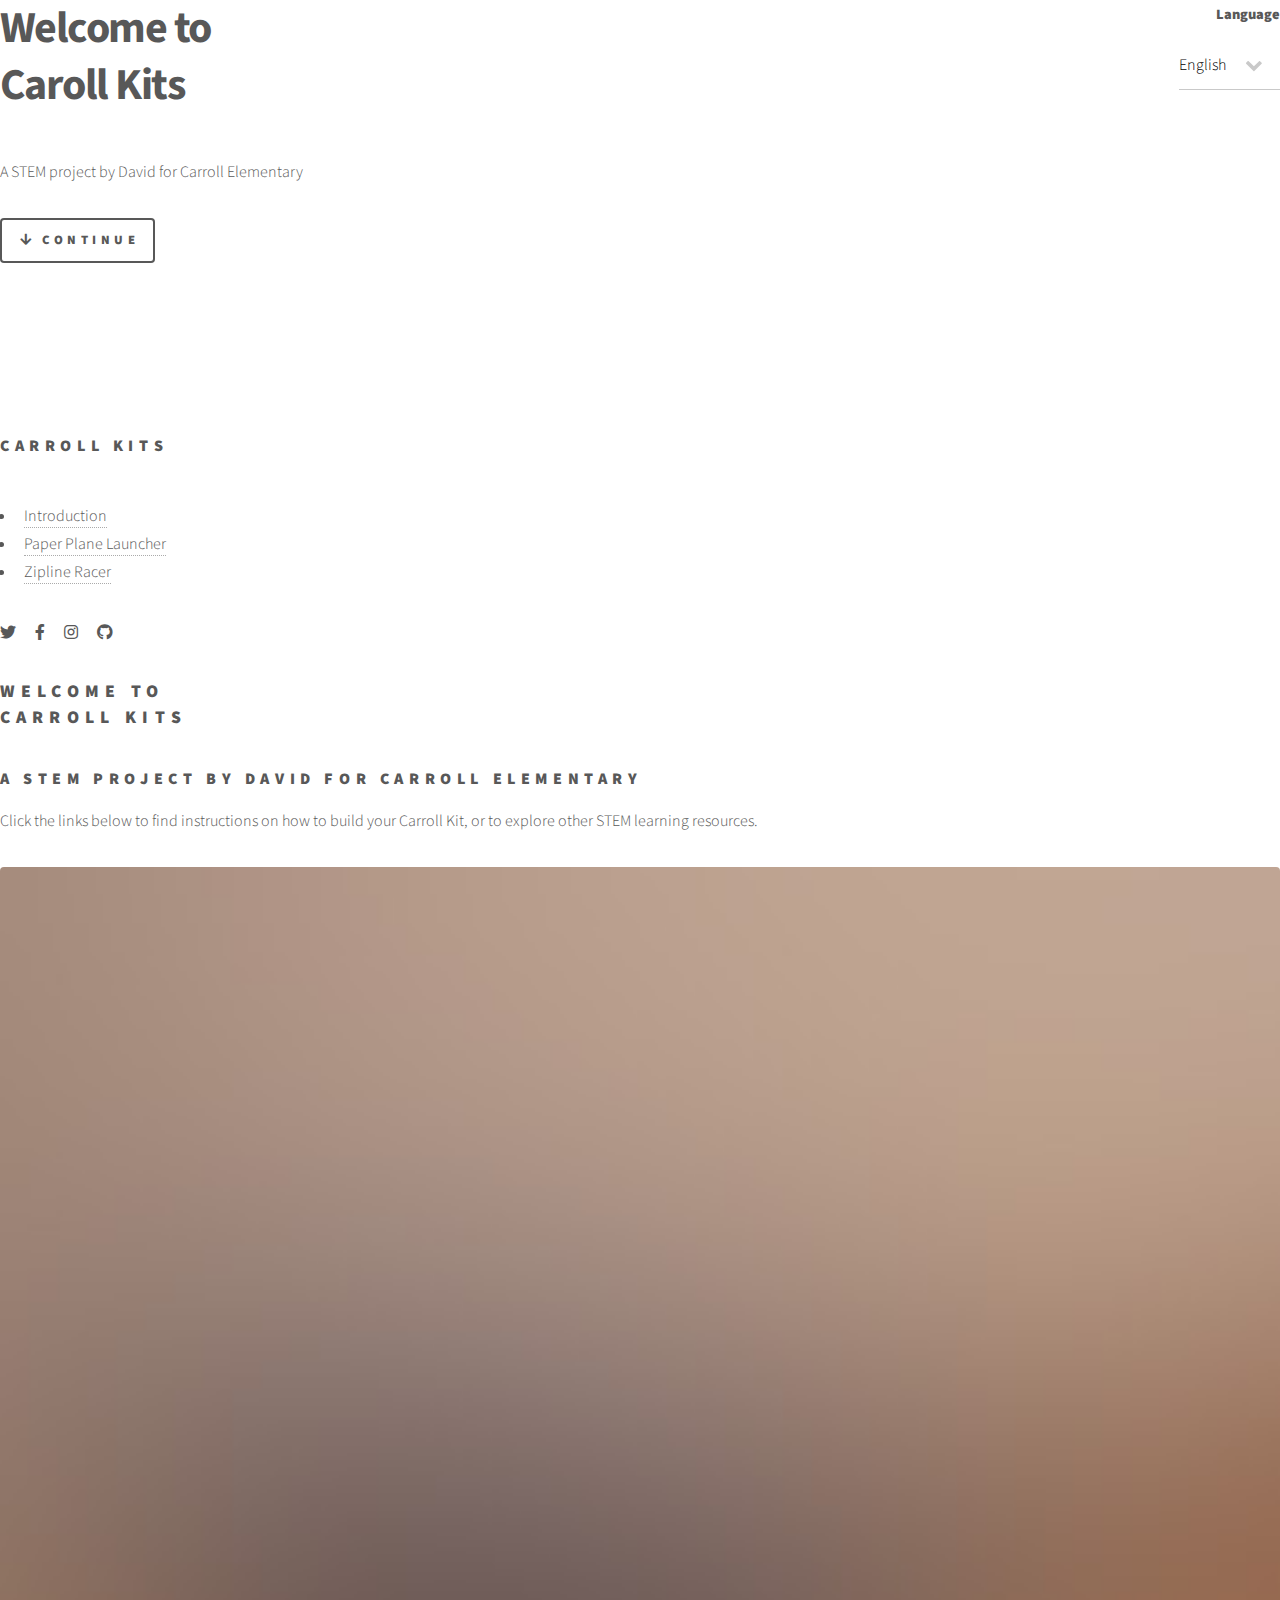
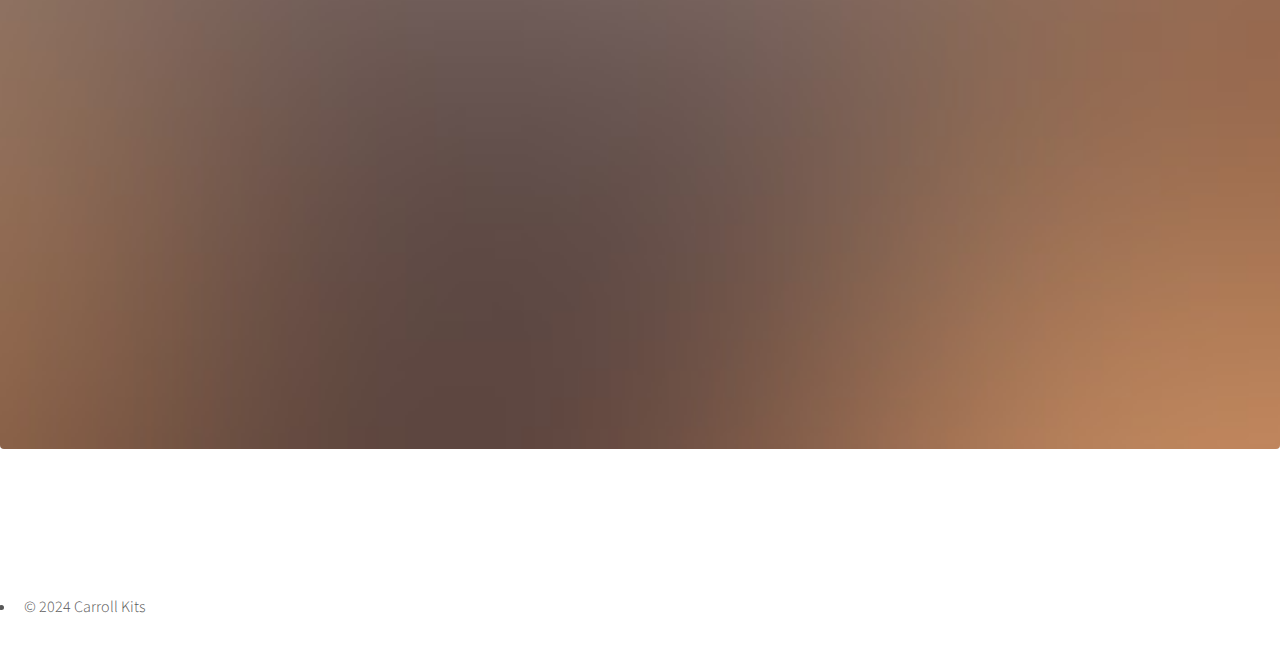
==== commit dd1653ba: "test selector" ====
--- a/index.html
+++ b/index.html
@@ -1,245 +1,104 @@
 <!DOCTYPE HTML>
-<!--
-	Phantom by HTML5 UP
-	html5up.net | @ajlkn
-	Free for personal and commercial use under the CCA 3.0 license (html5up.net/license)
--->
 <html>
-	<head>
-		<title>Phantom by HTML5 UP</title>
-		<meta charset="utf-8" />
-		<meta name="viewport" content="width=device-width, initial-scale=1, user-scalable=no" />
-		<link rel="stylesheet" href="assets/css/main.css" />
-		<noscript><link rel="stylesheet" href="assets/css/noscript.css" /></noscript>
-	</head>
-	<body class="is-preload">
-		<!-- Wrapper -->
-			<div id="wrapper">
 
-				<!-- Header -->
-					<header id="header">
-						<div class="inner">
+<head>
+	<title>Carrol Kits</title>
+	<meta charset="utf-8" />
+	<meta name="viewport" content="width=device-width, initial-scale=1, user-scalable=no" />
+	<link rel="stylesheet" href="assets/css/main.css" />
+	<link rel="stylesheet" href="assets/css/lang.css" />
+	<noscript>
+		<link rel="stylesheet" href="assets/css/noscript.css" />
+	</noscript>
+</head>
 
-							<!-- Logo -->
-								<a href="index.html" class="logo">
-									<span class="symbol"><img src="images/logo.svg" alt="" /></span><span class="title">Carrol Kits</span>
-								</a>
+<body class="is-preload">
+	<!-- Wrapper -->
+	<div id="wrapper" class="fade-in">
 
-							<!-- Nav -->
-								<nav>
-									<ul>
-										<li><a href="#menu">Menu</a></li>
-									</ul>
-								</nav>
+		<!-- Intro -->
+		<div id="intro">
+			<h1>Welcome to<br />
+				Caroll Kits</h1>
+			<p>A STEM project by David for Carroll Elementary</p>
+			<ul class="actions">
+				<li><a href="#header" class="button icon solid solo fa-arrow-down scrolly">Continue</a></li>
+			</ul>
+		</div>
 
-						</div>
-					</header>
+		<!-- Header -->
+		<header id="header">
+			<a href="index.html" class="logo">Carroll Kits</a>
+		</header>
 
-				<!-- Menu -->
-					<nav id="menu">
-						<h2>Menu</h2>
-						<ul>
-							<li><a href="index.html">Home</a></li>
-							<li><a href="generic.html">Ipsum veroeros</a></li>
-							<li><a href="generic.html">Tempus etiam</a></li>
-							<li><a href="generic.html">Consequat dolor</a></li>
-							<li><a href="elements.html">Elements</a></li>
-						</ul>
-					</nav>
+		<!-- Nav -->
+		<nav id="nav">
+			<ul class="links">
+				<li class="active"><a href="index.html">Introduction</a></li>
+				<li><a href="paperplane.html">Paper Plane Launcher</a></li>
+				<li><a href="zipline.html">Zipline Racer</a></li>
+			</ul>
+			<ul class="icons">
+				<li><a href="https://twitter.com/carrollfisd" class="icon brands fa-twitter"><span
+							class="label">Twitter</span></a></li>
+				<li><a href="https://www.facebook.com/carrollelementary" class="icon brands fa-facebook-f"><span
+							class="label">Facebook</span></a></li>
+				<li><a href="https://www.instagram.com/carrollfisd" class="icon brands fa-instagram"><span
+							class="label">Instagram</span></a></li>
+				<li><a href="https://github.com/carroll-kits" class="icon brands fa-github"><span
+							class="label">GitHub</span></a></li>
+			</ul>
+		</nav>
 
-				<!-- Main -->
-					<div id="main">
-						<div class="inner">
-							<header>
-								<h1>Welcome to Caroll Kits, a STEM project by David for Carroll Elementary</h1>
-								<p>Click below to find instructions on how to build your Carroll Kit, or to explore other STEM learning resources.</p>
-							</header>
-							<section class="tiles">
-								<article class="style1">
-									<span class="image">
-										<img src="images/pic01.jpg" alt="" />
-									</span>
-									<a href="generic.html">
-										<h2>Magna</h2>
-										<div class="content">
-											<p>Sed nisl arcu euismod sit amet nisi lorem etiam dolor veroeros et feugiat.</p>
-										</div>
-									</a>
-								</article>
-								<article class="style2">
-									<span class="image">
-										<img src="images/pic02.jpg" alt="" />
-									</span>
-									<a href="generic.html">
-										<h2>Lorem</h2>
-										<div class="content">
-											<p>Sed nisl arcu euismod sit amet nisi lorem etiam dolor veroeros et feugiat.</p>
-										</div>
-									</a>
-								</article>
-								<article class="style3">
-									<span class="image">
-										<img src="images/pic03.jpg" alt="" />
-									</span>
-									<a href="generic.html">
-										<h2>Feugiat</h2>
-										<div class="content">
-											<p>Sed nisl arcu euismod sit amet nisi lorem etiam dolor veroeros et feugiat.</p>
-										</div>
-									</a>
-								</article>
-								<article class="style4">
-									<span class="image">
-										<img src="images/pic04.jpg" alt="" />
-									</span>
-									<a href="generic.html">
-										<h2>Tempus</h2>
-										<div class="content">
-											<p>Sed nisl arcu euismod sit amet nisi lorem etiam dolor veroeros et feugiat.</p>
-										</div>
-									</a>
-								</article>
-								<article class="style5">
-									<span class="image">
-										<img src="images/pic05.jpg" alt="" />
-									</span>
-									<a href="generic.html">
-										<h2>Aliquam</h2>
-										<div class="content">
-											<p>Sed nisl arcu euismod sit amet nisi lorem etiam dolor veroeros et feugiat.</p>
-										</div>
-									</a>
-								</article>
-								<article class="style6">
-									<span class="image">
-										<img src="images/pic06.jpg" alt="" />
-									</span>
-									<a href="generic.html">
-										<h2>Veroeros</h2>
-										<div class="content">
-											<p>Sed nisl arcu euismod sit amet nisi lorem etiam dolor veroeros et feugiat.</p>
-										</div>
-									</a>
-								</article>
-								<article class="style2">
-									<span class="image">
-										<img src="images/pic07.jpg" alt="" />
-									</span>
-									<a href="generic.html">
-										<h2>Ipsum</h2>
-										<div class="content">
-											<p>Sed nisl arcu euismod sit amet nisi lorem etiam dolor veroeros et feugiat.</p>
-										</div>
-									</a>
-								</article>
-								<article class="style3">
-									<span class="image">
-										<img src="images/pic08.jpg" alt="" />
-									</span>
-									<a href="generic.html">
-										<h2>Dolor</h2>
-										<div class="content">
-											<p>Sed nisl arcu euismod sit amet nisi lorem etiam dolor veroeros et feugiat.</p>
-										</div>
-									</a>
-								</article>
-								<article class="style1">
-									<span class="image">
-										<img src="images/pic09.jpg" alt="" />
-									</span>
-									<a href="generic.html">
-										<h2>Nullam</h2>
-										<div class="content">
-											<p>Sed nisl arcu euismod sit amet nisi lorem etiam dolor veroeros et feugiat.</p>
-										</div>
-									</a>
-								</article>
-								<article class="style5">
-									<span class="image">
-										<img src="images/pic10.jpg" alt="" />
-									</span>
-									<a href="generic.html">
-										<h2>Ultricies</h2>
-										<div class="content">
-											<p>Sed nisl arcu euismod sit amet nisi lorem etiam dolor veroeros et feugiat.</p>
-										</div>
-									</a>
-								</article>
-								<article class="style6">
-									<span class="image">
-										<img src="images/pic11.jpg" alt="" />
-									</span>
-									<a href="generic.html">
-										<h2>Dictum</h2>
-										<div class="content">
-											<p>Sed nisl arcu euismod sit amet nisi lorem etiam dolor veroeros et feugiat.</p>
-										</div>
-									</a>
-								</article>
-								<article class="style4">
-									<span class="image">
-										<img src="images/pic12.jpg" alt="" />
-									</span>
-									<a href="generic.html">
-										<h2>Pretium</h2>
-										<div class="content">
-											<p>Sed nisl arcu euismod sit amet nisi lorem etiam dolor veroeros et feugiat.</p>
-										</div>
-									</a>
-								</article>
-							</section>
-						</div>
-					</div>
+		<!-- Main -->
+		<div id="main">
+						<!-- Language Selector -->
+						<div class="lang-selector">
+							<form>
+								<label for="lang-switch">
+									<span lang="en">Language</span>
+									<span lang="es">Idioma</span>
+								</label>
+								<select id="lang-switch">
+									<option value="en" selected>English</option>
+									<option value="es">Español</option>
+								</select>
+							</form>
+							</div>
 
-				<!-- Footer -->
-					<footer id="footer">
-						<div class="inner">
-							<section>
-								<h2>Get in touch</h2>
-								<form method="post" action="#">
-									<div class="fields">
-										<div class="field half">
-											<input type="text" name="name" id="name" placeholder="Name" />
-										</div>
-										<div class="field half">
-											<input type="email" name="email" id="email" placeholder="Email" />
-										</div>
-										<div class="field">
-											<textarea name="message" id="message" placeholder="Message"></textarea>
-										</div>
-									</div>
-									<ul class="actions">
-										<li><input type="submit" value="Send" class="primary" /></li>
-									</ul>
-								</form>
-							</section>
-							<section>
-								<h2>Follow</h2>
-								<ul class="icons">
-									<li><a href="#" class="icon brands style2 fa-twitter"><span class="label">Twitter</span></a></li>
-									<li><a href="#" class="icon brands style2 fa-facebook-f"><span class="label">Facebook</span></a></li>
-									<li><a href="#" class="icon brands style2 fa-instagram"><span class="label">Instagram</span></a></li>
-									<li><a href="#" class="icon brands style2 fa-dribbble"><span class="label">Dribbble</span></a></li>
-									<li><a href="#" class="icon brands style2 fa-github"><span class="label">GitHub</span></a></li>
-									<li><a href="#" class="icon brands style2 fa-500px"><span class="label">500px</span></a></li>
-									<li><a href="#" class="icon solid style2 fa-phone"><span class="label">Phone</span></a></li>
-									<li><a href="#" class="icon solid style2 fa-envelope"><span class="label">Email</span></a></li>
-								</ul>
-							</section>
-							<ul class="copyright">
-								<li>&copy; Untitled. All rights reserved</li><li>Design: <a href="http://html5up.net">HTML5 UP</a></li>
-							</ul>
-						</div>
-					</footer>
 
-			</div>
+			<!-- Featured Post -->
+			<article class="post featured">
+				<header class="major">
+					<h2>Welcome to<br />
+						Carroll Kits</h2>
+					<h3>a STEM project by David for Carroll Elementary</h3>
+					<p>Click the links below to find instructions on how to build your Carroll Kit, or to explore other
+						STEM learning resources.</p>
+				</header>
+				<a href="#" class="image main"><img src="images/pic01.jpg" alt="" /></a>
+			</article>
 
-		<!-- Scripts -->
-			<script src="assets/js/jquery.min.js"></script>
-			<script src="assets/js/browser.min.js"></script>
-			<script src="assets/js/breakpoints.min.js"></script>
-			<script src="assets/js/util.js"></script>
-			<script src="assets/js/main.js"></script>
+		</div>
 
-	</body>
+		<!-- Copyright -->
+		<div id="copyright">
+			<ul>
+				<li>&copy; 2024 Carroll Kits</li>
+			</ul>
+		</div>
+
+	</div>
+
+	<!-- Scripts -->
+	<script src="assets/js/jquery.min.js"></script>
+	<script src="assets/js/jquery.scrollex.min.js"></script>
+	<script src="assets/js/jquery.scrolly.min.js"></script>
+	<script src="assets/js/browser.min.js"></script>
+	<script src="assets/js/breakpoints.min.js"></script>
+	<script src="assets/js/util.js"></script>
+	<script src="assets/js/main.js"></script>
+	<script src="assets/js/lang.js"></script>
+
+</body>
 </html>--- a/assets/css/lang.css
+++ b/assets/css/lang.css
@@ -0,0 +1,22 @@
+.lang-selector {
+    position: absolute;
+    text-align: right;
+    top: 0; /* Adjust as needed */
+    right: 0; /* Adjust as needed */
+    margin: 0 !important; /* Remove any margin */
+    padding-top: 0 !important; /* Remove any padding */
+    height: 110px;
+}
+
+.lang-selector form {
+    display: inline-block; /* Ensure form width is determined by its contents */
+}
+
+.lang-selector label {
+    display: inline-block; /* Ensure form width is determined by its contents */
+}
+
+.lang-selector select {
+    width: 125; /* Adjust width as needed */
+    color: #000;
+}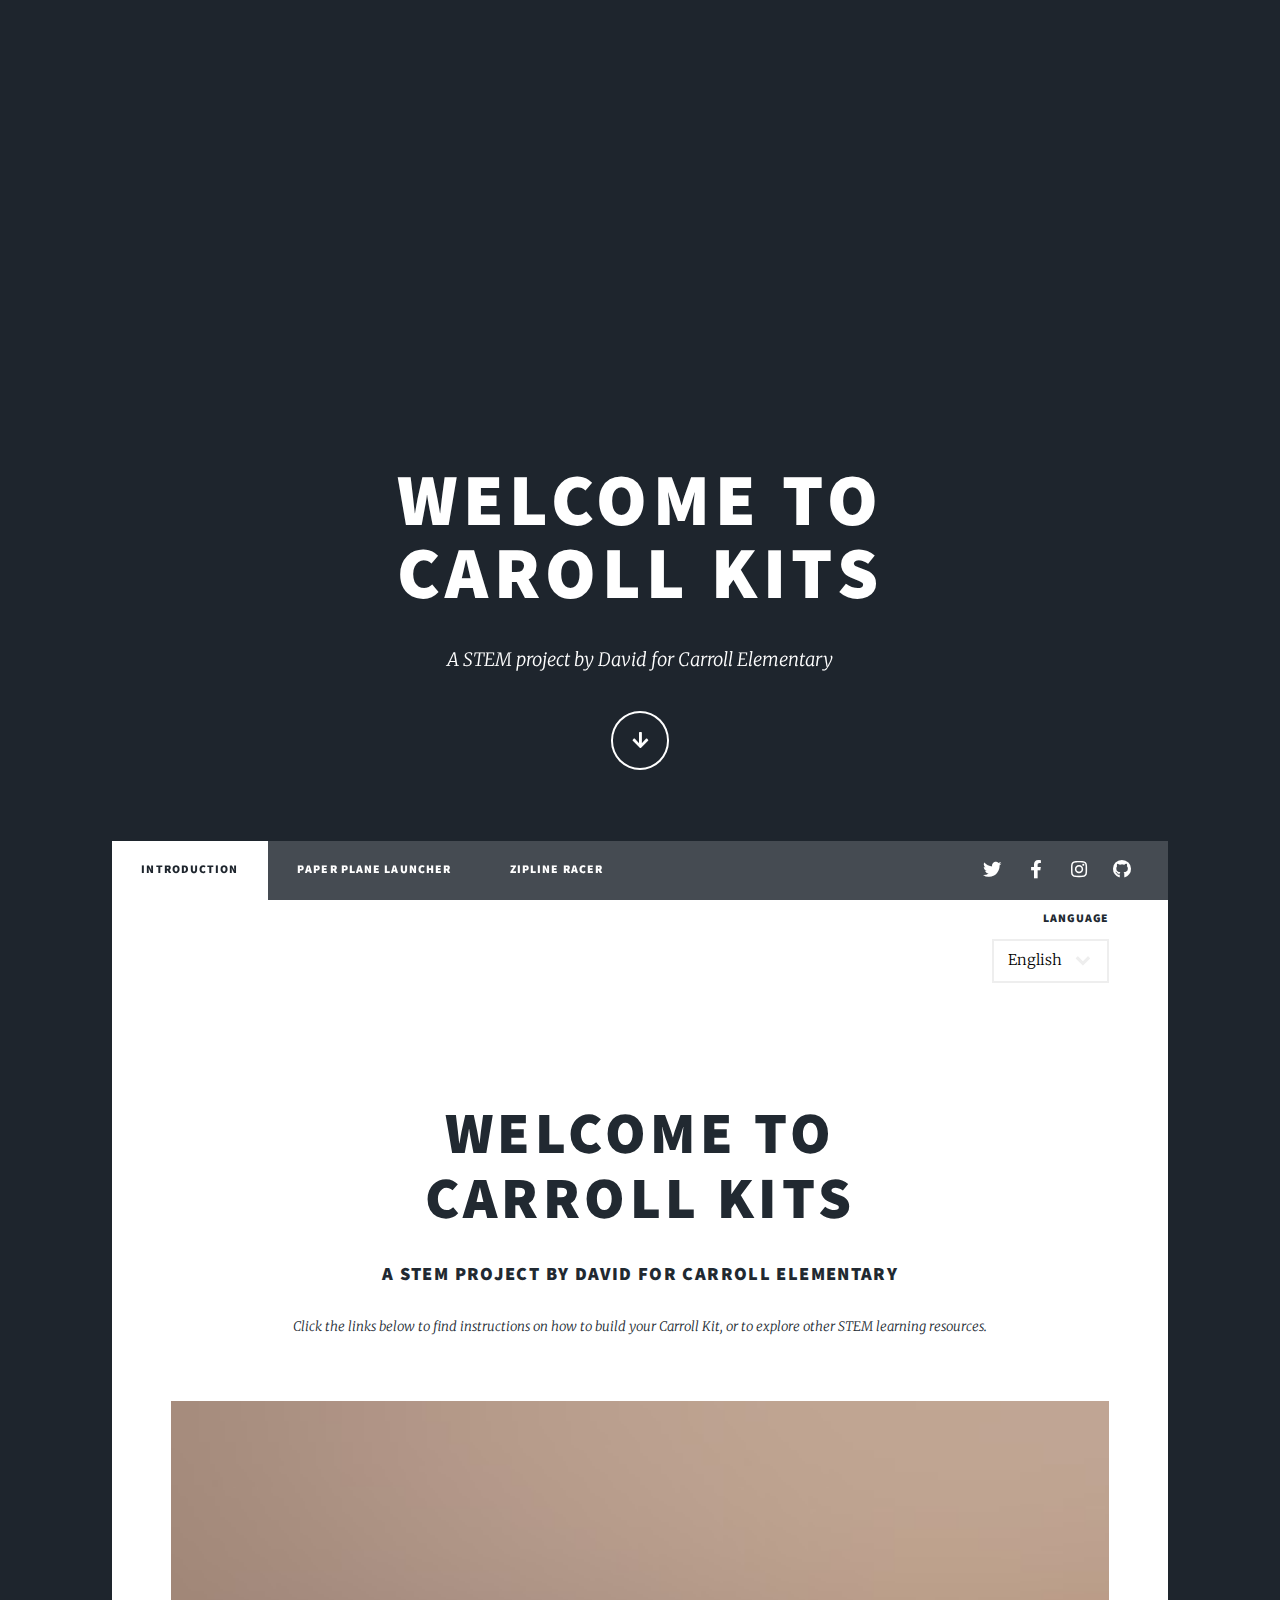
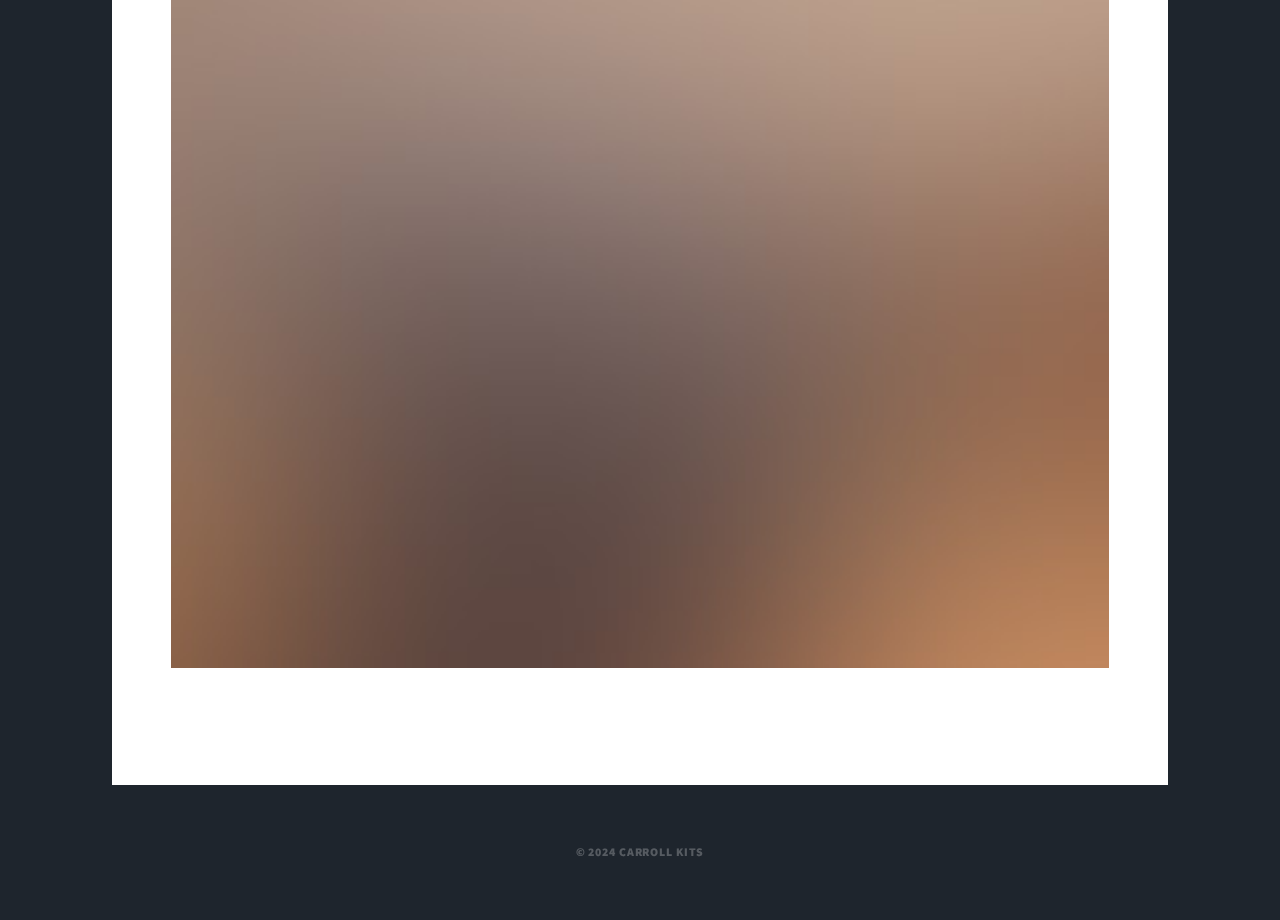
==== commit d2d86f28: "update language selector" ====
--- a/index.html
+++ b/index.html
@@ -52,20 +52,19 @@
 
 		<!-- Main -->
 		<div id="main">
-						<!-- Language Selector -->
-						<div class="lang-selector">
-							<form>
-								<label for="lang-switch">
-									<span lang="en">Language</span>
-									<span lang="es">Idioma</span>
-								</label>
-								<select id="lang-switch">
-									<option value="en" selected>English</option>
-									<option value="es">Español</option>
-								</select>
-							</form>
-							</div>
-
+			<!-- Language Selector -->
+			<div class="lang-selector">
+				<form>
+					<label for="lang-switch">
+						<span lang="en">Language</span>
+						<span lang="es">Idioma</span>
+					</label>
+					<select id="lang-switch">
+						<option value="en" selected>English</option>
+						<option value="es">Español</option>
+					</select>
+				</form>
+			</div>
 
 			<!-- Featured Post -->
 			<article class="post featured">
--- a/assets/css/main.css
+++ b/assets/css/main.css
@@ -1,10 +1,10 @@
 @import url(fontawesome-all.min.css);
-@import url("https://fonts.googleapis.com/css?family=Source+Sans+Pro:300,700,900");
-
-/*
-	Phantom by HTML5 UP
-	html5up.net | @ajlkn
-	Free for personal and commercial use under the CCA 3.0 license (html5up.net/license)
+@import url("https://fonts.googleapis.com/css?family=Merriweather:300,700,300italic,700italic|Source+Sans+Pro:900");
+
+/*
+	Massively by HTML5 UP
+	html5up.net | @ajlkn
+	Free for personal and commercial use under the CCA 3.0 license (html5up.net/license)
 */
 
 html, body, div, span, applet, object,
@@ -99,7 +99,7 @@
 	}
 
 	body {
-		background: #ffffff;
+		background-color: #1e252d;
 	}
 
 		body.is-preload *, body.is-preload *:before, body.is-preload *:after {
@@ -115,47 +115,60 @@
 
 /* Type */
 
+	html {
+		font-size: 16pt;
+	}
+
+		@media screen and (max-width: 1680px) {
+
+			html {
+				font-size: 12pt;
+			}
+
+		}
+
+		@media screen and (max-width: 1280px) {
+
+			html {
+				font-size: 11pt;
+			}
+
+		}
+
+		@media screen and (max-width: 360px) {
+
+			html {
+				font-size: 10pt;
+			}
+
+		}
+
+	body {
+		color: #212931;
+	}
+
 	body, input, select, textarea {
-		color: #585858;
-		font-family: "Source Sans Pro", Helvetica, sans-serif;
-		font-size: 16pt;
+		font-family: "Merriweather", Georgia, serif;
 		font-weight: 300;
-		line-height: 1.75;
-	}
-
-		@media screen and (max-width: 1680px) {
-
-			body, input, select, textarea {
-				font-size: 14pt;
-			}
-
-		}
-
-		@media screen and (max-width: 1280px) {
-
-			body, input, select, textarea {
-				font-size: 12pt;
-			}
-
-		}
+		font-size: 1rem;
+		line-height: 2.375;
+	}
 
 	a {
-		-moz-transition: border-bottom-color 0.2s ease, color 0.2s ease;
-		-webkit-transition: border-bottom-color 0.2s ease, color 0.2s ease;
-		-ms-transition: border-bottom-color 0.2s ease, color 0.2s ease;
-		transition: border-bottom-color 0.2s ease, color 0.2s ease;
+		-moz-transition: color 0.2s ease-in-out, background-color 0.2s ease-in-out, border-color 0.2s ease-in-out, box-shadow 0.2s ease-in-out;
+		-webkit-transition: color 0.2s ease-in-out, background-color 0.2s ease-in-out, border-color 0.2s ease-in-out, box-shadow 0.2s ease-in-out;
+		-ms-transition: color 0.2s ease-in-out, background-color 0.2s ease-in-out, border-color 0.2s ease-in-out, box-shadow 0.2s ease-in-out;
+		transition: color 0.2s ease-in-out, background-color 0.2s ease-in-out, border-color 0.2s ease-in-out, box-shadow 0.2s ease-in-out;
+		border-bottom: dotted 1px;
 		text-decoration: none;
-		color: #585858;
-		border-bottom: dotted 1px rgba(88, 88, 88, 0.5);
 	}
 
 		a:hover {
 			border-bottom-color: transparent;
-			color: #f2849e !important;
 		}
 
 	strong, b {
-		font-weight: 900;
+		font-weight: 600;
 	}
 
 	em, i {
@@ -163,141 +176,103 @@
 	}
 
 	p {
-		margin: 0 0 2em 0;
-	}
-
-	h1 {
-		font-size: 2.75em;
-		font-weight: 700;
-		line-height: 1.3;
-		margin: 0 0 1em 0;
-		letter-spacing: -0.035em;
-	}
-
-		h1 a {
-			color: inherit;
-		}
-
-		@media screen and (max-width: 736px) {
-
-			h1 {
-				font-size: 2em;
-				margin: 0 0 1em 0;
-			}
-
-		}
-
-		@media screen and (max-width: 360px) {
-
-			h1 {
-				font-size: 1.75em;
-			}
-
-		}
-
-	h2, h3, h4, h5, h6 {
+		text-align: justify;
+		margin: 0 0 2rem 0;
+	}
+
+	h1, h2, h3, h4, h5, h6 {
+		font-family: "Source Sans Pro", Helvetica, sans-serif;
 		font-weight: 900;
 		line-height: 1.5;
-		margin: 0 0 2em 0;
+		letter-spacing: 0.075em;
 		text-transform: uppercase;
-		letter-spacing: 0.35em;
-	}
-
-		h2 a, h3 a, h4 a, h5 a, h6 a {
+		margin: 0 0 1rem 0;
+	}
+
+		h1 a, h2 a, h3 a, h4 a, h5 a, h6 a {
+			border-bottom: 0;
 			color: inherit;
-		}
+			text-decoration: none;
+		}
+
+	h1 {
+		font-size: 4rem;
+		line-height: 1.1;
+		margin: 0 0 2rem 0;
+	}
 
 	h2 {
-		font-size: 1.1em;
+		font-size: 1.75rem;
+		line-height: 1.3;
+		margin: 0 0 1.5rem 0;
 	}
 
 	h3 {
-		font-size: 1em;
+		font-size: 1.25rem;
+		margin: 0 0 1.5rem 0;
 	}
 
 	h4 {
-		font-size: 0.8em;
+		font-size: 1rem;
 	}
 
 	h5 {
-		font-size: 0.8em;
+		font-size: 0.9rem;
 	}
 
 	h6 {
-		font-size: 0.8em;
-	}
-
-	@media screen and (max-width: 980px) {
-
-		h1 br, h2 br, h3 br, h4 br, h5 br, h6 br {
-			display: none;
-		}
-
-	}
-
-	@media screen and (max-width: 736px) {
-
-		h2 {
-			font-size: 1em;
-		}
-
-		h3 {
-			font-size: 0.8em;
-		}
-
+		font-size: 0.8rem;
 	}
 
 	sub {
-		font-size: 0.8em;
+		font-size: 0.8rem;
 		position: relative;
-		top: 0.5em;
+		top: 0.5rem;
 	}
 
 	sup {
-		font-size: 0.8em;
+		font-size: 0.8rem;
 		position: relative;
-		top: -0.5em;
+		top: -0.5rem;
 	}
 
 	blockquote {
-		border-left: solid 4px #c9c9c9;
+		border-left: solid 4px;
 		font-style: italic;
-		margin: 0 0 2em 0;
-		padding: 0.5em 0 0.5em 2em;
+		margin: 0 0 2rem 0;
+		padding: 0.5rem 0 0.5rem 2rem;
 	}
 
 	code {
-		background: rgba(144, 144, 144, 0.075);
-		border-radius: 4px;
-		border: solid 1px #c9c9c9;
+		border: solid 2px;
 		font-family: "Courier New", monospace;
-		font-size: 0.9em;
-		margin: 0 0.25em;
-		padding: 0.25em 0.65em;
+		font-size: 0.9rem;
+		margin: 0 0.25rem;
+		padding: 0.25rem 0.65rem;
 	}
 
 	pre {
 		-webkit-overflow-scrolling: touch;
 		font-family: "Courier New", monospace;
-		font-size: 0.9em;
-		margin: 0 0 2em 0;
+		font-size: 0.9rem;
+		margin: 0 0 2rem 0;
 	}
 
 		pre code {
 			display: block;
 			line-height: 1.75;
-			padding: 1em 1.5em;
+			padding: 1rem 1.5rem;
 			overflow-x: auto;
 		}
 
 	hr {
 		border: 0;
-		border-bottom: solid 1px #c9c9c9;
-		margin: 2em 0;
+		border-bottom: solid 2px;
+		margin: 3rem 0;
 	}
 
 		hr.major {
-			margin: 3em 0;
+			margin: 5rem 0;
 		}
 
 	.align-left {
@@ -310,6 +285,41 @@
 
 	.align-right {
 		text-align: right;
+	}
+
+	input, select, textarea {
+		color: #212931;
+	}
+
+	a {
+		color: #212931;
+		border-bottom-color: rgba(33, 41, 49, 0.5);
+	}
+
+		a:hover {
+			border-bottom-color: transparent;
+			color: #18bfef !important;
+		}
+
+	strong, b {
+		color: #212931;
+	}
+
+	h1, h2, h3, h4, h5, h6 {
+		color: #212931;
+	}
+
+	blockquote {
+		border-left-color: #eeeeee;
+	}
+
+	code {
+		background: rgba(220, 220, 220, 0.25);
+		border-color: #eeeeee;
+	}
+
+	hr {
+		border-bottom-color: #eeeeee;
 	}
 
 /* Row */
@@ -455,104 +465,104 @@
 
 		.row.gtr-0 {
 			margin-top: 0;
-			margin-left: 0em;
+			margin-left: 0rem;
 		}
 
 			.row.gtr-0 > * {
-				padding: 0 0 0 0em;
+				padding: 0 0 0 0rem;
 			}
 
 			.row.gtr-0.gtr-uniform {
-				margin-top: 0em;
+				margin-top: 0rem;
 			}
 
 				.row.gtr-0.gtr-uniform > * {
-					padding-top: 0em;
+					padding-top: 0rem;
 				}
 
 		.row.gtr-25 {
 			margin-top: 0;
-			margin-left: -0.5em;
+			margin-left: -0.375rem;
 		}
 
 			.row.gtr-25 > * {
-				padding: 0 0 0 0.5em;
+				padding: 0 0 0 0.375rem;
 			}
 
 			.row.gtr-25.gtr-uniform {
-				margin-top: -0.5em;
+				margin-top: -0.375rem;
 			}
 
 				.row.gtr-25.gtr-uniform > * {
-					padding-top: 0.5em;
+					padding-top: 0.375rem;
 				}
 
 		.row.gtr-50 {
 			margin-top: 0;
-			margin-left: -1em;
+			margin-left: -0.75rem;
 		}
 
 			.row.gtr-50 > * {
-				padding: 0 0 0 1em;
+				padding: 0 0 0 0.75rem;
 			}
 
 			.row.gtr-50.gtr-uniform {
-				margin-top: -1em;
+				margin-top: -0.75rem;
 			}
 
 				.row.gtr-50.gtr-uniform > * {
-					padding-top: 1em;
+					padding-top: 0.75rem;
 				}
 
 		.row {
 			margin-top: 0;
-			margin-left: -2em;
+			margin-left: -1.5rem;
 		}
 
 			.row > * {
-				padding: 0 0 0 2em;
+				padding: 0 0 0 1.5rem;
 			}
 
 			.row.gtr-uniform {
-				margin-top: -2em;
+				margin-top: -1.5rem;
 			}
 
 				.row.gtr-uniform > * {
-					padding-top: 2em;
+					padding-top: 1.5rem;
 				}
 
 		.row.gtr-150 {
 			margin-top: 0;
-			margin-left: -3em;
+			margin-left: -2.25rem;
 		}
 
 			.row.gtr-150 > * {
-				padding: 0 0 0 3em;
+				padding: 0 0 0 2.25rem;
 			}
 
 			.row.gtr-150.gtr-uniform {
-				margin-top: -3em;
+				margin-top: -2.25rem;
 			}
 
 				.row.gtr-150.gtr-uniform > * {
-					padding-top: 3em;
+					padding-top: 2.25rem;
 				}
 
 		.row.gtr-200 {
 			margin-top: 0;
-			margin-left: -4em;
+			margin-left: -3rem;
 		}
 
 			.row.gtr-200 > * {
-				padding: 0 0 0 4em;
+				padding: 0 0 0 3rem;
 			}
 
 			.row.gtr-200.gtr-uniform {
-				margin-top: -4em;
+				margin-top: -3rem;
 			}
 
 				.row.gtr-200.gtr-uniform > * {
-					padding-top: 4em;
+					padding-top: 3rem;
 				}
 
 		@media screen and (max-width: 1680px) {
@@ -698,104 +708,104 @@
 
 				.row.gtr-0 {
 					margin-top: 0;
-					margin-left: 0em;
+					margin-left: 0rem;
 				}
 
 					.row.gtr-0 > * {
-						padding: 0 0 0 0em;
+						padding: 0 0 0 0rem;
 					}
 
 					.row.gtr-0.gtr-uniform {
-						margin-top: 0em;
+						margin-top: 0rem;
 					}
 
 						.row.gtr-0.gtr-uniform > * {
-							padding-top: 0em;
+							padding-top: 0rem;
 						}
 
 				.row.gtr-25 {
 					margin-top: 0;
-					margin-left: -0.5em;
+					margin-left: -0.375rem;
 				}
 
 					.row.gtr-25 > * {
-						padding: 0 0 0 0.5em;
+						padding: 0 0 0 0.375rem;
 					}
 
 					.row.gtr-25.gtr-uniform {
-						margin-top: -0.5em;
+						margin-top: -0.375rem;
 					}
 
 						.row.gtr-25.gtr-uniform > * {
-							padding-top: 0.5em;
+							padding-top: 0.375rem;
 						}
 
 				.row.gtr-50 {
 					margin-top: 0;
-					margin-left: -1em;
+					margin-left: -0.75rem;
 				}
 
 					.row.gtr-50 > * {
-						padding: 0 0 0 1em;
+						padding: 0 0 0 0.75rem;
 					}
 
 					.row.gtr-50.gtr-uniform {
-						margin-top: -1em;
+						margin-top: -0.75rem;
 					}
 
 						.row.gtr-50.gtr-uniform > * {
-							padding-top: 1em;
+							padding-top: 0.75rem;
 						}
 
 				.row {
 					margin-top: 0;
-					margin-left: -2em;
+					margin-left: -1.5rem;
 				}
 
 					.row > * {
-						padding: 0 0 0 2em;
+						padding: 0 0 0 1.5rem;
 					}
 
 					.row.gtr-uniform {
-						margin-top: -2em;
+						margin-top: -1.5rem;
 					}
 
 						.row.gtr-uniform > * {
-							padding-top: 2em;
+							padding-top: 1.5rem;
 						}
 
 				.row.gtr-150 {
 					margin-top: 0;
-					margin-left: -3em;
+					margin-left: -2.25rem;
 				}
 
 					.row.gtr-150 > * {
-						padding: 0 0 0 3em;
+						padding: 0 0 0 2.25rem;
 					}
 
 					.row.gtr-150.gtr-uniform {
-						margin-top: -3em;
+						margin-top: -2.25rem;
 					}
 
 						.row.gtr-150.gtr-uniform > * {
-							padding-top: 3em;
+							padding-top: 2.25rem;
 						}
 
 				.row.gtr-200 {
 					margin-top: 0;
-					margin-left: -4em;
+					margin-left: -3rem;
 				}
 
 					.row.gtr-200 > * {
-						padding: 0 0 0 4em;
+						padding: 0 0 0 3rem;
 					}
 
 					.row.gtr-200.gtr-uniform {
-						margin-top: -4em;
+						margin-top: -3rem;
 					}
 
 						.row.gtr-200.gtr-uniform > * {
-							padding-top: 4em;
+							padding-top: 3rem;
 						}
 
 		}
@@ -943,104 +953,104 @@
 
 				.row.gtr-0 {
 					margin-top: 0;
-					margin-left: 0em;
+					margin-left: 0rem;
 				}
 
 					.row.gtr-0 > * {
-						padding: 0 0 0 0em;
+						padding: 0 0 0 0rem;
 					}
 
 					.row.gtr-0.gtr-uniform {
-						margin-top: 0em;
+						margin-top: 0rem;
 					}
 
 						.row.gtr-0.gtr-uniform > * {
-							padding-top: 0em;
+							padding-top: 0rem;
 						}
 
 				.row.gtr-25 {
 					margin-top: 0;
-					margin-left: -0.5em;
+					margin-left: -0.375rem;
 				}
 
 					.row.gtr-25 > * {
-						padding: 0 0 0 0.5em;
+						padding: 0 0 0 0.375rem;
 					}
 
 					.row.gtr-25.gtr-uniform {
-						margin-top: -0.5em;
+						margin-top: -0.375rem;
 					}
 
 						.row.gtr-25.gtr-uniform > * {
-							padding-top: 0.5em;
+							padding-top: 0.375rem;
 						}
 
 				.row.gtr-50 {
 					margin-top: 0;
-					margin-left: -1em;
+					margin-left: -0.75rem;
 				}
 
 					.row.gtr-50 > * {
-						padding: 0 0 0 1em;
+						padding: 0 0 0 0.75rem;
 					}
 
 					.row.gtr-50.gtr-uniform {
-						margin-top: -1em;
+						margin-top: -0.75rem;
 					}
 
 						.row.gtr-50.gtr-uniform > * {
-							padding-top: 1em;
+							padding-top: 0.75rem;
 						}
 
 				.row {
 					margin-top: 0;
-					margin-left: -2em;
+					margin-left: -1.5rem;
 				}
 
 					.row > * {
-						padding: 0 0 0 2em;
+						padding: 0 0 0 1.5rem;
 					}
 
 					.row.gtr-uniform {
-						margin-top: -2em;
+						margin-top: -1.5rem;
 					}
 
 						.row.gtr-uniform > * {
-							padding-top: 2em;
+							padding-top: 1.5rem;
 						}
 
 				.row.gtr-150 {
 					margin-top: 0;
-					margin-left: -3em;
+					margin-left: -2.25rem;
 				}
 
 					.row.gtr-150 > * {
-						padding: 0 0 0 3em;
+						padding: 0 0 0 2.25rem;
 					}
 
 					.row.gtr-150.gtr-uniform {
-						margin-top: -3em;
+						margin-top: -2.25rem;
 					}
 
 						.row.gtr-150.gtr-uniform > * {
-							padding-top: 3em;
+							padding-top: 2.25rem;
 						}
 
 				.row.gtr-200 {
 					margin-top: 0;
-					margin-left: -4em;
+					margin-left: -3rem;
 				}
 
 					.row.gtr-200 > * {
-						padding: 0 0 0 4em;
+						padding: 0 0 0 3rem;
 					}
 
 					.row.gtr-200.gtr-uniform {
-						margin-top: -4em;
+						margin-top: -3rem;
 					}
 
 						.row.gtr-200.gtr-uniform > * {
-							padding-top: 4em;
+							padding-top: 3rem;
 						}
 
 		}
@@ -1188,104 +1198,104 @@
 
 				.row.gtr-0 {
 					margin-top: 0;
-					margin-left: 0em;
+					margin-left: 0rem;
 				}
 
 					.row.gtr-0 > * {
-						padding: 0 0 0 0em;
+						padding: 0 0 0 0rem;
 					}
 
 					.row.gtr-0.gtr-uniform {
-						margin-top: 0em;
+						margin-top: 0rem;
 					}
 
 						.row.gtr-0.gtr-uniform > * {
-							padding-top: 0em;
+							padding-top: 0rem;
 						}
 
 				.row.gtr-25 {
 					margin-top: 0;
-					margin-left: -0.375em;
+					margin-left: -0.375rem;
 				}
 
 					.row.gtr-25 > * {
-						padding: 0 0 0 0.375em;
+						padding: 0 0 0 0.375rem;
 					}
 
 					.row.gtr-25.gtr-uniform {
-						margin-top: -0.375em;
+						margin-top: -0.375rem;
 					}
 
 						.row.gtr-25.gtr-uniform > * {
-							padding-top: 0.375em;
+							padding-top: 0.375rem;
 						}
 
 				.row.gtr-50 {
 					margin-top: 0;
-					margin-left: -0.75em;
+					margin-left: -0.75rem;
 				}
 
 					.row.gtr-50 > * {
-						padding: 0 0 0 0.75em;
+						padding: 0 0 0 0.75rem;
 					}
 
 					.row.gtr-50.gtr-uniform {
-						margin-top: -0.75em;
+						margin-top: -0.75rem;
 					}
 
 						.row.gtr-50.gtr-uniform > * {
-							padding-top: 0.75em;
+							padding-top: 0.75rem;
 						}
 
 				.row {
 					margin-top: 0;
-					margin-left: -1.5em;
+					margin-left: -1.5rem;
 				}
 
 					.row > * {
-						padding: 0 0 0 1.5em;
+						padding: 0 0 0 1.5rem;
 					}
 
 					.row.gtr-uniform {
-						margin-top: -1.5em;
+						margin-top: -1.5rem;
 					}
 
 						.row.gtr-uniform > * {
-							padding-top: 1.5em;
+							padding-top: 1.5rem;
 						}
 
 				.row.gtr-150 {
 					margin-top: 0;
-					margin-left: -2.25em;
+					margin-left: -2.25rem;
 				}
 
 					.row.gtr-150 > * {
-						padding: 0 0 0 2.25em;
+						padding: 0 0 0 2.25rem;
 					}
 
 					.row.gtr-150.gtr-uniform {
-						margin-top: -2.25em;
+						margin-top: -2.25rem;
 					}
 
 						.row.gtr-150.gtr-uniform > * {
-							padding-top: 2.25em;
+							padding-top: 2.25rem;
 						}
 
 				.row.gtr-200 {
 					margin-top: 0;
-					margin-left: -3em;
+					margin-left: -3rem;
 				}
 
 					.row.gtr-200 > * {
-						padding: 0 0 0 3em;
+						padding: 0 0 0 3rem;
 					}
 
 					.row.gtr-200.gtr-uniform {
-						margin-top: -3em;
+						margin-top: -3rem;
 					}
 
 						.row.gtr-200.gtr-uniform > * {
-							padding-top: 3em;
+							padding-top: 3rem;
 						}
 
 		}
@@ -1433,104 +1443,104 @@
 
 				.row.gtr-0 {
 					margin-top: 0;
-					margin-left: 0em;
+					margin-left: 0rem;
 				}
 
 					.row.gtr-0 > * {
-						padding: 0 0 0 0em;
+						padding: 0 0 0 0rem;
 					}
 
 					.row.gtr-0.gtr-uniform {
-						margin-top: 0em;
+						margin-top: 0rem;
 					}
 
 						.row.gtr-0.gtr-uniform > * {
-							padding-top: 0em;
+							padding-top: 0rem;
 						}
 
 				.row.gtr-25 {
 					margin-top: 0;
-					margin-left: -0.25em;
+					margin-left: -0.375rem;
 				}
 
 					.row.gtr-25 > * {
-						padding: 0 0 0 0.25em;
+						padding: 0 0 0 0.375rem;
 					}
 
 					.row.gtr-25.gtr-uniform {
-						margin-top: -0.25em;
+						margin-top: -0.375rem;
 					}
 
 						.row.gtr-25.gtr-uniform > * {
-							padding-top: 0.25em;
+							padding-top: 0.375rem;
 						}
 
 				.row.gtr-50 {
 					margin-top: 0;
-					margin-left: -0.5em;
+					margin-left: -0.75rem;
 				}
 
 					.row.gtr-50 > * {
-						padding: 0 0 0 0.5em;
+						padding: 0 0 0 0.75rem;
 					}
 
 					.row.gtr-50.gtr-uniform {
-						margin-top: -0.5em;
+						margin-top: -0.75rem;
 					}
 
 						.row.gtr-50.gtr-uniform > * {
-							padding-top: 0.5em;
+							padding-top: 0.75rem;
 						}
 
 				.row {
 					margin-top: 0;
-					margin-left: -1em;
+					margin-left: -1.5rem;
 				}
 
 					.row > * {
-						padding: 0 0 0 1em;
+						padding: 0 0 0 1.5rem;
 					}
 
 					.row.gtr-uniform {
-						margin-top: -1em;
+						margin-top: -1.5rem;
 					}
 
 						.row.gtr-uniform > * {
-							padding-top: 1em;
+							padding-top: 1.5rem;
 						}
 
 				.row.gtr-150 {
 					margin-top: 0;
-					margin-left: -1.5em;
+					margin-left: -2.25rem;
 				}
 
 					.row.gtr-150 > * {
-						padding: 0 0 0 1.5em;
+						padding: 0 0 0 2.25rem;
 					}
 
 					.row.gtr-150.gtr-uniform {
-						margin-top: -1.5em;
+						margin-top: -2.25rem;
 					}
 
 						.row.gtr-150.gtr-uniform > * {
-							padding-top: 1.5em;
+							padding-top: 2.25rem;
 						}
 
 				.row.gtr-200 {
 					margin-top: 0;
-					margin-left: -2em;
+					margin-left: -3rem;
 				}
 
 					.row.gtr-200 > * {
-						padding: 0 0 0 2em;
+						padding: 0 0 0 3rem;
 					}
 
 					.row.gtr-200.gtr-uniform {
-						margin-top: -2em;
+						margin-top: -3rem;
 					}
 
 						.row.gtr-200.gtr-uniform > * {
-							padding-top: 2em;
+							padding-top: 3rem;
 						}
 
 		}
@@ -1678,384 +1688,559 @@
 
 				.row.gtr-0 {
 					margin-top: 0;
-					margin-left: 0em;
+					margin-left: 0rem;
 				}
 
 					.row.gtr-0 > * {
-						padding: 0 0 0 0em;
+						padding: 0 0 0 0rem;
 					}
 
 					.row.gtr-0.gtr-uniform {
-						margin-top: 0em;
+						margin-top: 0rem;
 					}
 
 						.row.gtr-0.gtr-uniform > * {
-							padding-top: 0em;
+							padding-top: 0rem;
 						}
 
 				.row.gtr-25 {
 					margin-top: 0;
-					margin-left: -0.25em;
+					margin-left: -0.375rem;
 				}
 
 					.row.gtr-25 > * {
-						padding: 0 0 0 0.25em;
+						padding: 0 0 0 0.375rem;
 					}
 
 					.row.gtr-25.gtr-uniform {
-						margin-top: -0.25em;
+						margin-top: -0.375rem;
 					}
 
 						.row.gtr-25.gtr-uniform > * {
-							padding-top: 0.25em;
+							padding-top: 0.375rem;
 						}
 
 				.row.gtr-50 {
 					margin-top: 0;
-					margin-left: -0.5em;
+					margin-left: -0.75rem;
 				}
 
 					.row.gtr-50 > * {
-						padding: 0 0 0 0.5em;
+						padding: 0 0 0 0.75rem;
 					}
 
 					.row.gtr-50.gtr-uniform {
-						margin-top: -0.5em;
+						margin-top: -0.75rem;
 					}
 
 						.row.gtr-50.gtr-uniform > * {
-							padding-top: 0.5em;
+							padding-top: 0.75rem;
 						}
 
 				.row {
 					margin-top: 0;
-					margin-left: -1em;
+					margin-left: -1.5rem;
 				}
 
 					.row > * {
-						padding: 0 0 0 1em;
+						padding: 0 0 0 1.5rem;
 					}
 
 					.row.gtr-uniform {
-						margin-top: -1em;
+						margin-top: -1.5rem;
 					}
 
 						.row.gtr-uniform > * {
-							padding-top: 1em;
+							padding-top: 1.5rem;
 						}
 
 				.row.gtr-150 {
 					margin-top: 0;
-					margin-left: -1.5em;
+					margin-left: -2.25rem;
 				}
 
 					.row.gtr-150 > * {
-						padding: 0 0 0 1.5em;
+						padding: 0 0 0 2.25rem;
 					}
 
 					.row.gtr-150.gtr-uniform {
-						margin-top: -1.5em;
+						margin-top: -2.25rem;
 					}
 
 						.row.gtr-150.gtr-uniform > * {
-							padding-top: 1.5em;
+							padding-top: 2.25rem;
 						}
 
 				.row.gtr-200 {
 					margin-top: 0;
-					margin-left: -2em;
+					margin-left: -3rem;
 				}
 
 					.row.gtr-200 > * {
-						padding: 0 0 0 2em;
+						padding: 0 0 0 3rem;
 					}
 
 					.row.gtr-200.gtr-uniform {
-						margin-top: -2em;
+						margin-top: -3rem;
 					}
 
 						.row.gtr-200.gtr-uniform > * {
-							padding-top: 2em;
+							padding-top: 3rem;
 						}
 
 		}
 
-/* Section/Article */
-
-	section.special, article.special {
+		@media screen and (max-width: 360px) {
+
+			.row {
+				display: flex;
+				flex-wrap: wrap;
+				box-sizing: border-box;
+				align-items: stretch;
+			}
+
+				.row > * {
+					box-sizing: border-box;
+				}
+
+				.row.gtr-uniform > * > :last-child {
+					margin-bottom: 0;
+				}
+
+				.row.aln-left {
+					justify-content: flex-start;
+				}
+
+				.row.aln-center {
+					justify-content: center;
+				}
+
+				.row.aln-right {
+					justify-content: flex-end;
+				}
+
+				.row.aln-top {
+					align-items: flex-start;
+				}
+
+				.row.aln-middle {
+					align-items: center;
+				}
+
+				.row.aln-bottom {
+					align-items: flex-end;
+				}
+
+				.row > .imp-xxsmall {
+					order: -1;
+				}
+
+				.row > .col-1-xxsmall {
+					width: 8.33333%;
+				}
+
+				.row > .off-1-xxsmall {
+					margin-left: 8.33333%;
+				}
+
+				.row > .col-2-xxsmall {
+					width: 16.66667%;
+				}
+
+				.row > .off-2-xxsmall {
+					margin-left: 16.66667%;
+				}
+
+				.row > .col-3-xxsmall {
+					width: 25%;
+				}
+
+				.row > .off-3-xxsmall {
+					margin-left: 25%;
+				}
+
+				.row > .col-4-xxsmall {
+					width: 33.33333%;
+				}
+
+				.row > .off-4-xxsmall {
+					margin-left: 33.33333%;
+				}
+
+				.row > .col-5-xxsmall {
+					width: 41.66667%;
+				}
+
+				.row > .off-5-xxsmall {
+					margin-left: 41.66667%;
+				}
+
+				.row > .col-6-xxsmall {
+					width: 50%;
+				}
+
+				.row > .off-6-xxsmall {
+					margin-left: 50%;
+				}
+
+				.row > .col-7-xxsmall {
+					width: 58.33333%;
+				}
+
+				.row > .off-7-xxsmall {
+					margin-left: 58.33333%;
+				}
+
+				.row > .col-8-xxsmall {
+					width: 66.66667%;
+				}
+
+				.row > .off-8-xxsmall {
+					margin-left: 66.66667%;
+				}
+
+				.row > .col-9-xxsmall {
+					width: 75%;
+				}
+
+				.row > .off-9-xxsmall {
+					margin-left: 75%;
+				}
+
+				.row > .col-10-xxsmall {
+					width: 83.33333%;
+				}
+
+				.row > .off-10-xxsmall {
+					margin-left: 83.33333%;
+				}
+
+				.row > .col-11-xxsmall {
+					width: 91.66667%;
+				}
+
+				.row > .off-11-xxsmall {
+					margin-left: 91.66667%;
+				}
+
+				.row > .col-12-xxsmall {
+					width: 100%;
+				}
+
+				.row > .off-12-xxsmall {
+					margin-left: 100%;
+				}
+
+				.row.gtr-0 {
+					margin-top: 0;
+					margin-left: 0rem;
+				}
+
+					.row.gtr-0 > * {
+						padding: 0 0 0 0rem;
+					}
+
+					.row.gtr-0.gtr-uniform {
+						margin-top: 0rem;
+					}
+
+						.row.gtr-0.gtr-uniform > * {
+							padding-top: 0rem;
+						}
+
+				.row.gtr-25 {
+					margin-top: 0;
+					margin-left: -0.375rem;
+				}
+
+					.row.gtr-25 > * {
+						padding: 0 0 0 0.375rem;
+					}
+
+					.row.gtr-25.gtr-uniform {
+						margin-top: -0.375rem;
+					}
+
+						.row.gtr-25.gtr-uniform > * {
+							padding-top: 0.375rem;
+						}
+
+				.row.gtr-50 {
+					margin-top: 0;
+					margin-left: -0.75rem;
+				}
+
+					.row.gtr-50 > * {
+						padding: 0 0 0 0.75rem;
+					}
+
+					.row.gtr-50.gtr-uniform {
+						margin-top: -0.75rem;
+					}
+
+						.row.gtr-50.gtr-uniform > * {
+							padding-top: 0.75rem;
+						}
+
+				.row {
+					margin-top: 0;
+					margin-left: -1.5rem;
+				}
+
+					.row > * {
+						padding: 0 0 0 1.5rem;
+					}
+
+					.row.gtr-uniform {
+						margin-top: -1.5rem;
+					}
+
+						.row.gtr-uniform > * {
+							padding-top: 1.5rem;
+						}
+
+				.row.gtr-150 {
+					margin-top: 0;
+					margin-left: -2.25rem;
+				}
+
+					.row.gtr-150 > * {
+						padding: 0 0 0 2.25rem;
+					}
+
+					.row.gtr-150.gtr-uniform {
+						margin-top: -2.25rem;
+					}
+
+						.row.gtr-150.gtr-uniform > * {
+							padding-top: 2.25rem;
+						}
+
+				.row.gtr-200 {
+					margin-top: 0;
+					margin-left: -3rem;
+				}
+
+					.row.gtr-200 > * {
+						padding: 0 0 0 3rem;
+					}
+
+					.row.gtr-200.gtr-uniform {
+						margin-top: -3rem;
+					}
+
+						.row.gtr-200.gtr-uniform > * {
+							padding-top: 3rem;
+						}
+
+		}
+
+/* Box */
+
+	.box {
+		border: solid 2px;
+		margin-bottom: 2rem;
+		padding: 1.5rem;
+	}
+
+		.box > :last-child,
+		.box > :last-child > :last-child,
+		.box > :last-child > :last-child > :last-child {
+			margin-bottom: 0;
+		}
+
+		.box.alt {
+			border: 0;
+			border-radius: 0;
+			padding: 0;
+		}
+
+	.box {
+		border-color: #eeeeee;
+	}
+
+/* Button */
+
+	input[type="submit"],
+	input[type="reset"],
+	input[type="button"],
+	button,
+	.button {
+		-moz-appearance: none;
+		-webkit-appearance: none;
+		-ms-appearance: none;
+		appearance: none;
+		-moz-transition: background-color 0.2s ease-in-out, box-shadow 0.2s ease-in-out, color 0.2s ease-in-out;
+		-webkit-transition: background-color 0.2s ease-in-out, box-shadow 0.2s ease-in-out, color 0.2s ease-in-out;
+		-ms-transition: background-color 0.2s ease-in-out, box-shadow 0.2s ease-in-out, color 0.2s ease-in-out;
+		transition: background-color 0.2s ease-in-out, box-shadow 0.2s ease-in-out, color 0.2s ease-in-out;
+		border: 0;
+		border-radius: 0;
+		cursor: pointer;
+		display: inline-block;
+		font-family: "Source Sans Pro", Helvetica, sans-serif;
+		font-size: 0.8rem;
+		font-weight: 900;
+		letter-spacing: 0.075em;
+		height: 3rem;
+		line-height: 3rem;
+		padding: 0 2rem;
 		text-align: center;
-	}
-
-	header p {
-		margin-top: -1em;
-	}
-
-	@media screen and (max-width: 736px) {
-
-		header p {
-			margin-top: 0;
-		}
-
-	}
-
-/* Icon */
-
-	.icon {
 		text-decoration: none;
-		border-bottom: none;
-		position: relative;
-	}
-
-		.icon:before {
-			-moz-osx-font-smoothing: grayscale;
-			-webkit-font-smoothing: antialiased;
-			display: inline-block;
-			font-style: normal;
-			font-variant: normal;
-			text-rendering: auto;
-			line-height: 1;
-			text-transform: none !important;
-			font-family: 'Font Awesome 5 Free';
-			font-weight: 400;
-		}
-
-		.icon > .label {
-			display: none;
-		}
-
-		.icon:before {
-			line-height: inherit;
-		}
-
-		.icon.solid:before {
-			font-weight: 900;
-		}
-
-		.icon.brands:before {
-			font-family: 'Font Awesome 5 Brands';
-		}
-
-		.icon.style2 {
-			-moz-transition: background-color 0.2s ease-in-out, color 0.2s ease-in-out, border-color 0.2s ease-in-out;
-			-webkit-transition: background-color 0.2s ease-in-out, color 0.2s ease-in-out, border-color 0.2s ease-in-out;
-			-ms-transition: background-color 0.2s ease-in-out, color 0.2s ease-in-out, border-color 0.2s ease-in-out;
-			transition: background-color 0.2s ease-in-out, color 0.2s ease-in-out, border-color 0.2s ease-in-out;
-			background-color: transparent;
-			border: solid 1px #c9c9c9;
-			border-radius: 4px;
-			width: 2.65em;
-			height: 2.65em;
-			display: inline-block;
-			text-align: center;
-			line-height: 2.65em;
-			color: inherit;
-		}
-
-			.icon.style2:before {
-				font-size: 1.1em;
-			}
-
-			.icon.style2:hover {
-				color: #f2849e;
-				border-color: #f2849e;
-			}
-
-			.icon.style2:active {
-				background-color: rgba(242, 132, 158, 0.1);
-			}
-
-/* List */
-
-	ol {
-		list-style: decimal;
-		margin: 0 0 2em 0;
-		padding-left: 1.25em;
-	}
-
-		ol li {
-			padding-left: 0.25em;
-		}
-
-	ul {
-		list-style: disc;
-		margin: 0 0 2em 0;
-		padding-left: 1em;
-	}
-
-		ul li {
-			padding-left: 0.5em;
-		}
-
-		ul.alt {
-			list-style: none;
-			padding-left: 0;
-		}
-
-			ul.alt li {
-				border-top: solid 1px #c9c9c9;
-				padding: 0.5em 0;
-			}
-
-				ul.alt li:first-child {
-					border-top: 0;
-					padding-top: 0;
-				}
-
-	dl {
-		margin: 0 0 2em 0;
-	}
-
-		dl dt {
-			display: block;
-			font-weight: 900;
-			margin: 0 0 1em 0;
-		}
-
-		dl dd {
-			margin-left: 2em;
-		}
-
-/* Actions */
-
-	ul.actions {
-		display: -moz-flex;
-		display: -webkit-flex;
-		display: -ms-flex;
-		display: flex;
-		cursor: default;
-		list-style: none;
-		margin-left: -1em;
-		padding-left: 0;
-	}
-
-		ul.actions li {
-			padding: 0 0 0 1em;
-			vertical-align: middle;
-		}
-
-		ul.actions.special {
-			-moz-justify-content: center;
-			-webkit-justify-content: center;
-			-ms-justify-content: center;
-			justify-content: center;
+		text-transform: uppercase;
+		white-space: nowrap;
+	}
+
+		input[type="submit"].icon:before,
+		input[type="reset"].icon:before,
+		input[type="button"].icon:before,
+		button.icon:before,
+		.button.icon:before {
+			margin-right: 0.5rem;
+		}
+
+		input[type="submit"].icon.solo,
+		input[type="reset"].icon.solo,
+		input[type="button"].icon.solo,
+		button.icon.solo,
+		.button.icon.solo {
+			position: relative;
+			width: 4rem;
+			height: 4rem;
+			line-height: 4rem;
+			border-radius: 4rem;
+			text-indent: 4rem;
+			overflow: hidden;
+			padding: 0;
+			white-space: nowrap;
+		}
+
+			input[type="submit"].icon.solo:before,
+			input[type="reset"].icon.solo:before,
+			input[type="button"].icon.solo:before,
+			button.icon.solo:before,
+			.button.icon.solo:before {
+				position: absolute;
+				display: block;
+				top: 0;
+				left: 0;
+				width: inherit;
+				height: inherit;
+				line-height: inherit;
+				font-size: 1.25rem;
+				margin-right: 0;
+				text-align: center;
+				text-indent: 0;
+			}
+
+		input[type="submit"].fit,
+		input[type="reset"].fit,
+		input[type="button"].fit,
+		button.fit,
+		.button.fit {
 			width: 100%;
-			margin-left: 0;
-		}
-
-			ul.actions.special li:first-child {
-				padding-left: 0;
-			}
-
-		ul.actions.stacked {
-			-moz-flex-direction: column;
-			-webkit-flex-direction: column;
-			-ms-flex-direction: column;
-			flex-direction: column;
-			margin-left: 0;
-		}
-
-			ul.actions.stacked li {
-				padding: 1.3em 0 0 0;
-			}
-
-				ul.actions.stacked li:first-child {
-					padding-top: 0;
-				}
-
-		ul.actions.fit {
-			width: calc(100% + 1em);
-		}
-
-			ul.actions.fit li {
-				-moz-flex-grow: 1;
-				-webkit-flex-grow: 1;
-				-ms-flex-grow: 1;
-				flex-grow: 1;
-				-moz-flex-shrink: 1;
-				-webkit-flex-shrink: 1;
-				-ms-flex-shrink: 1;
-				flex-shrink: 1;
-				width: 100%;
-			}
-
-				ul.actions.fit li > * {
-					width: 100%;
-				}
-
-			ul.actions.fit.stacked {
-				width: 100%;
-			}
-
-		@media screen and (max-width: 480px) {
-
-			ul.actions:not(.fixed) {
-				-moz-flex-direction: column;
-				-webkit-flex-direction: column;
-				-ms-flex-direction: column;
-				flex-direction: column;
-				margin-left: 0;
-				width: 100% !important;
-			}
-
-				ul.actions:not(.fixed) li {
-					-moz-flex-grow: 1;
-					-webkit-flex-grow: 1;
-					-ms-flex-grow: 1;
-					flex-grow: 1;
-					-moz-flex-shrink: 1;
-					-webkit-flex-shrink: 1;
-					-ms-flex-shrink: 1;
-					flex-shrink: 1;
-					padding: 1em 0 0 0;
-					text-align: center;
-					width: 100%;
-				}
-
-					ul.actions:not(.fixed) li > * {
-						width: 100%;
-					}
-
-					ul.actions:not(.fixed) li:first-child {
-						padding-top: 0;
-					}
-
-					ul.actions:not(.fixed) li input[type="submit"],
-					ul.actions:not(.fixed) li input[type="reset"],
-					ul.actions:not(.fixed) li input[type="button"],
-					ul.actions:not(.fixed) li button,
-					ul.actions:not(.fixed) li .button {
-						width: 100%;
-					}
-
-						ul.actions:not(.fixed) li input[type="submit"].icon:before,
-						ul.actions:not(.fixed) li input[type="reset"].icon:before,
-						ul.actions:not(.fixed) li input[type="button"].icon:before,
-						ul.actions:not(.fixed) li button.icon:before,
-						ul.actions:not(.fixed) li .button.icon:before {
-							margin-left: -0.5rem;
-						}
-
-		}
-
-/* Icons */
-
-	ul.icons {
-		cursor: default;
-		list-style: none;
-		padding-left: 0;
-		margin: -1em 0 2em -1em;
-	}
-
-		ul.icons li {
-			display: inline-block;
-			padding: 1em 0 0 1em;
-		}
+		}
+
+		input[type="submit"].small,
+		input[type="reset"].small,
+		input[type="button"].small,
+		button.small,
+		.button.small {
+			font-size: 0.7rem;
+			height: 2.5rem;
+			line-height: 2.5rem;
+			padding: 0 1.5rem;
+		}
+
+		input[type="submit"].large,
+		input[type="reset"].large,
+		input[type="button"].large,
+		button.large,
+		.button.large {
+			font-size: 0.9rem;
+			height: 3.5rem;
+			line-height: 3.5rem;
+			padding: 0 2.75rem;
+		}
+
+		@media screen and (max-width: 980px) {
+
+			input[type="submit"],
+			input[type="reset"],
+			input[type="button"],
+			button,
+			.button {
+				font-size: 0.9rem;
+				height: 3.25rem;
+				line-height: 3.25rem;
+			}
+
+				input[type="submit"].large,
+				input[type="reset"].large,
+				input[type="button"].large,
+				button.large,
+				.button.large {
+					font-size: 1rem;
+					height: 3.75rem;
+					line-height: 3.75rem;
+				}
+
+		}
+
+		input[type="submit"].disabled, input[type="submit"]:disabled,
+		input[type="reset"].disabled,
+		input[type="reset"]:disabled,
+		input[type="button"].disabled,
+		input[type="button"]:disabled,
+		button.disabled,
+		button:disabled,
+		.button.disabled,
+		.button:disabled {
+			pointer-events: none;
+			opacity: 0.25;
+		}
+
+	input[type="submit"],
+	input[type="reset"],
+	input[type="button"],
+	button,
+	.button {
+		background-color: transparent;
+		box-shadow: inset 0 0 0 2px #212931;
+		color: #212931 !important;
+	}
+
+		input[type="submit"]:hover,
+		input[type="reset"]:hover,
+		input[type="button"]:hover,
+		button:hover,
+		.button:hover {
+			box-shadow: inset 0 0 0 2px #18bfef;
+			color: #18bfef !important;
+		}
+
+		input[type="submit"].primary,
+		input[type="reset"].primary,
+		input[type="button"].primary,
+		button.primary,
+		.button.primary {
+			background-color: #212931;
+			box-shadow: none;
+			color: #ffffff !important;
+		}
+
+			input[type="submit"].primary:hover,
+			input[type="reset"].primary:hover,
+			input[type="button"].primary:hover,
+			button.primary:hover,
+			.button.primary:hover {
+				background-color: #18bfef;
+			}
 
 /* Form */
 
 	form {
-		margin: 0 0 2em 0;
-		overflow-x: hidden;
+		margin: 0 0 2rem 0;
 	}
 
 		form > :last-child {
@@ -2071,8 +2256,8 @@
 			-webkit-flex-wrap: wrap;
 			-ms-flex-wrap: wrap;
 			flex-wrap: wrap;
-			width: calc(100% + 3em);
-			margin: -1.5em 0 2em -1.5em;
+			width: calc(100% + 3rem);
+			margin: -1.5rem 0 2rem -1.5rem;
 		}
 
 			form > .fields > .field {
@@ -2084,73 +2269,83 @@
 				-webkit-flex-shrink: 0;
 				-ms-flex-shrink: 0;
 				flex-shrink: 0;
-				padding: 1.5em 0 0 1.5em;
-				width: calc(100% - 1.5em);
+				padding: 1.5rem 0 0 1.5rem;
+				width: calc(100% - 1.5rem);
 			}
 
 				form > .fields > .field.half {
-					width: calc(50% - 0.75em);
+					width: calc(50% - 0.75rem);
 				}
 
 				form > .fields > .field.third {
-					width: calc(100%/3 - 0.5em);
+					width: calc(100%/3 - 0.5rem);
 				}
 
 				form > .fields > .field.quarter {
-					width: calc(25% - 0.375em);
+					width: calc(25% - 0.375rem);
 				}
 
 		@media screen and (max-width: 480px) {
 
 			form > .fields {
-				width: calc(100% + 3em);
-				margin: -1.5em 0 2em -1.5em;
+				width: calc(100% + 3rem);
+				margin: -1.5rem 0 2rem -1.5rem;
 			}
 
 				form > .fields > .field {
-					padding: 1.5em 0 0 1.5em;
-					width: calc(100% - 1.5em);
+					padding: 1.5rem 0 0 1.5rem;
+					width: calc(100% - 1.5rem);
 				}
 
 					form > .fields > .field.half {
-						width: calc(100% - 1.5em);
+						width: calc(100% - 1.5rem);
 					}
 
 					form > .fields > .field.third {
-						width: calc(100% - 1.5em);
+						width: calc(100% - 1.5rem);
 					}
 
 					form > .fields > .field.quarter {
-						width: calc(100% - 1.5em);
+						width: calc(100% - 1.5rem);
 					}
 
 		}
 
 	label {
 		display: block;
-		font-size: 0.9em;
+		font-family: "Source Sans Pro", Helvetica, sans-serif;
 		font-weight: 900;
-		margin: 0 0 1em 0;
-	}
+		line-height: 1.5;
+		letter-spacing: 0.075em;
+		font-size: 0.8rem;
+		text-transform: uppercase;
+		margin: 0 0 0.75rem 0;
+	}
+
+		@media screen and (max-width: 980px) {
+
+			label {
+				font-size: 0.9rem;
+			}
+
+		}
 
 	input[type="text"],
 	input[type="password"],
 	input[type="email"],
-	input[type="tel"],
 	select,
 	textarea {
 		-moz-appearance: none;
 		-webkit-appearance: none;
 		-ms-appearance: none;
 		appearance: none;
-		background-color: transparent;
-		border: none;
+		background: transparent;
 		border-radius: 0;
-		border-bottom: solid 1px #c9c9c9;
+		border: solid 2px;
 		color: inherit;
 		display: block;
 		outline: 0;
-		padding: 0;
+		padding: 0 1rem;
 		text-decoration: none;
 		width: 100%;
 	}
@@ -2158,35 +2353,19 @@
 		input[type="text"]:invalid,
 		input[type="password"]:invalid,
 		input[type="email"]:invalid,
-		input[type="tel"]:invalid,
 		select:invalid,
 		textarea:invalid {
 			box-shadow: none;
 		}
 
-		input[type="text"]:focus,
-		input[type="password"]:focus,
-		input[type="email"]:focus,
-		input[type="tel"]:focus,
-		select:focus,
-		textarea:focus {
-			border-bottom-color: #f2849e;
-			box-shadow: inset 0 -1px 0 0 #f2849e;
-		}
-
 	select {
-		background-image: url("data:image/svg+xml;charset=utf8,%3Csvg xmlns='http://www.w3.org/2000/svg' width='40' height='40' preserveAspectRatio='none' viewBox='0 0 40 40'%3E%3Cpath d='M9.4,12.3l10.4,10.4l10.4-10.4c0.2-0.2,0.5-0.4,0.9-0.4c0.3,0,0.6,0.1,0.9,0.4l3.3,3.3c0.2,0.2,0.4,0.5,0.4,0.9 c0,0.4-0.1,0.6-0.4,0.9L20.7,31.9c-0.2,0.2-0.5,0.4-0.9,0.4c-0.3,0-0.6-0.1-0.9-0.4L4.3,17.3c-0.2-0.2-0.4-0.5-0.4-0.9 c0-0.4,0.1-0.6,0.4-0.9l3.3-3.3c0.2-0.2,0.5-0.4,0.9-0.4S9.1,12.1,9.4,12.3z' fill='%23c9c9c9' /%3E%3C/svg%3E");
 		background-size: 1.25rem;
 		background-repeat: no-repeat;
 		background-position: calc(100% - 1rem) center;
-		height: 3em;
-		padding-right: 3em;
+		height: 3rem;
+		padding-right: 3rem;
 		text-overflow: ellipsis;
 	}
-
-		select option {
-			background: #ffffff;
-		}
 
 		select:focus::-ms-value {
 			background-color: transparent;
@@ -2200,12 +2379,11 @@
 	input[type="password"],
 	input[type="email"],
 	select {
-		height: 3em;
+		height: 3rem;
 	}
 
 	textarea {
-		padding: 0;
-		min-height: 3.75em;
+		padding: 0.75rem 1rem;
 	}
 
 	input[type="checkbox"],
@@ -2216,22 +2394,24 @@
 		appearance: none;
 		display: block;
 		float: left;
-		margin-right: -2em;
+		margin-right: -2rem;
 		opacity: 0;
-		width: 1em;
+		width: 1rem;
 		z-index: -1;
 	}
 
 		input[type="checkbox"] + label,
 		input[type="radio"] + label {
 			text-decoration: none;
-			color: #585858;
 			cursor: pointer;
 			display: inline-block;
-			font-size: 1em;
+			font-size: 1rem;
+			letter-spacing: 0;
+			font-family: "Merriweather", Georgia, serif;
+			text-transform: none;
 			font-weight: 300;
-			padding-left: 2.55em;
-			padding-right: 0.75em;
+			padding-left: 2.8rem;
+			padding-right: 1rem;
 			position: relative;
 		}
 
@@ -2251,74 +2431,170 @@
 
 			input[type="checkbox"] + label:before,
 			input[type="radio"] + label:before {
-				border-radius: 4px;
-				border: solid 1px #c9c9c9;
+				border-radius: 0;
+				border: solid 2px;
 				content: '';
 				display: inline-block;
-				font-size: 0.8em;
-				height: 2.25em;
+				font-size: 0.8rem;
+				height: 1.8rem;
 				left: 0;
-				line-height: 2.25em;
+				line-height: 1.65rem;
 				position: absolute;
 				text-align: center;
-				top: 0;
-				width: 2.25em;
+				top: -0.125rem;
+				width: 1.8rem;
 			}
 
 		input[type="checkbox"]:checked + label:before,
 		input[type="radio"]:checked + label:before {
-			background: #585858;
-			border-color: #585858;
-			color: #ffffff;
 			content: '\f00c';
 		}
 
-		input[type="checkbox"]:focus + label:before,
-		input[type="radio"]:focus + label:before {
-			border-color: #f2849e;
-			box-shadow: 0 0 0 1px #f2849e;
-		}
-
 	input[type="checkbox"] + label:before {
-		border-radius: 4px;
+		border-radius: 0;
 	}
 
 	input[type="radio"] + label:before {
 		border-radius: 100%;
 	}
 
-/* Box */
-
-	.box {
-		border-radius: 4px;
-		border: solid 1px #c9c9c9;
-		margin-bottom: 2em;
-		padding: 1.5em;
-	}
-
-		.box > :last-child,
-		.box > :last-child > :last-child,
-		.box > :last-child > :last-child > :last-child {
-			margin-bottom: 0;
-		}
-
-		.box.alt {
-			border: 0;
-			border-radius: 0;
-			padding: 0;
+	::-webkit-input-placeholder {
+		opacity: 1.0;
+	}
+
+	:-moz-placeholder {
+		opacity: 1.0;
+	}
+
+	::-moz-placeholder {
+		opacity: 1.0;
+	}
+
+	:-ms-input-placeholder {
+		opacity: 1.0;
+	}
+
+	label {
+		color: #212931;
+	}
+
+	input[type="text"],
+	input[type="password"],
+	input[type="email"],
+	select,
+	textarea {
+		border-color: #eeeeee;
+	}
+
+		input[type="text"]:focus,
+		input[type="password"]:focus,
+		input[type="email"]:focus,
+		select:focus,
+		textarea:focus {
+			border-color: #18bfef;
+		}
+
+	select {
+		background-image: url("data:image/svg+xml;charset=utf8,%3Csvg xmlns='http://www.w3.org/2000/svg' width='40' height='40' preserveAspectRatio='none' viewBox='0 0 40 40'%3E%3Cpath d='M9.4,12.3l10.4,10.4l10.4-10.4c0.2-0.2,0.5-0.4,0.9-0.4c0.3,0,0.6,0.1,0.9,0.4l3.3,3.3c0.2,0.2,0.4,0.5,0.4,0.9 c0,0.4-0.1,0.6-0.4,0.9L20.7,31.9c-0.2,0.2-0.5,0.4-0.9,0.4c-0.3,0-0.6-0.1-0.9-0.4L4.3,17.3c-0.2-0.2-0.4-0.5-0.4-0.9 c0-0.4,0.1-0.6,0.4-0.9l3.3-3.3c0.2-0.2,0.5-0.4,0.9-0.4S9.1,12.1,9.4,12.3z' fill='%23eeeeee' /%3E%3C/svg%3E");
+	}
+
+		select option {
+			background-color: #ffffff;
+			color: #212931;
+		}
+
+	.select-wrapper:before {
+		color: #eeeeee;
+	}
+
+	input[type="checkbox"] + label,
+	input[type="radio"] + label {
+		color: #212931;
+	}
+
+		input[type="checkbox"] + label:before,
+		input[type="radio"] + label:before {
+			border-color: #eeeeee;
+		}
+
+	input[type="checkbox"]:checked + label:before,
+	input[type="radio"]:checked + label:before {
+		background-color: #212931;
+		border-color: #212931;
+		color: #ffffff;
+	}
+
+	input[type="checkbox"]:focus + label:before,
+	input[type="radio"]:focus + label:before {
+		border-color: #18bfef;
+	}
+
+	::-webkit-input-placeholder {
+		color: #909498 !important;
+	}
+
+	:-moz-placeholder {
+		color: #909498 !important;
+	}
+
+	::-moz-placeholder {
+		color: #909498 !important;
+	}
+
+	:-ms-input-placeholder {
+		color: #909498 !important;
+	}
+
+	.formerize-placeholder {
+		color: #909498 !important;
+	}
+
+/* Icon */
+
+	.icon {
+		text-decoration: none;
+		border-bottom: none;
+		position: relative;
+	}
+
+		.icon:before {
+			-moz-osx-font-smoothing: grayscale;
+			-webkit-font-smoothing: antialiased;
+			display: inline-block;
+			font-style: normal;
+			font-variant: normal;
+			text-rendering: auto;
+			line-height: 1;
+			text-transform: none !important;
+			font-family: 'Font Awesome 5 Free';
+			font-weight: 400;
+		}
+
+		.icon > .label {
+			display: none;
+		}
+
+		.icon:before {
+			line-height: inherit;
+		}
+
+		.icon.solid:before {
+			font-weight: 900;
+		}
+
+		.icon.brands:before {
+			font-family: 'Font Awesome 5 Brands';
 		}
 
 /* Image */
 
 	.image {
-		border-radius: 4px;
 		border: 0;
 		display: inline-block;
 		position: relative;
 	}
 
 		.image img {
-			border-radius: 4px;
 			display: block;
 		}
 
@@ -2332,21 +2608,25 @@
 
 		.image.left {
 			float: left;
-			padding: 0 1.5em 1em 0;
-			top: 0.25em;
+			margin: 0 2rem 2rem 0;
+			top: 0.75rem;
 		}
 
 		.image.right {
 			float: right;
-			padding: 0 0 1em 1.5em;
-			top: 0.25em;
+			margin: 0 0 2rem 2rem;
+			top: 0.75rem;
 		}
 
 		.image.fit {
 			display: block;
-			margin: 0 0 2em 0;
+			margin: 2.5rem 0;
 			width: 100%;
 		}
+
+			.image.fit:first-child {
+				margin-top: 0;
+			}
 
 			.image.fit img {
 				width: 100%;
@@ -2354,295 +2634,1579 @@
 
 		.image.main {
 			display: block;
-			margin: 0 0 3em 0;
+			margin: 4rem 0;
 			width: 100%;
 		}
+
+			.image.main:first-child {
+				margin-top: 0;
+			}
 
 			.image.main img {
 				width: 100%;
 			}
 
-			@media screen and (max-width: 736px) {
-
-				.image.main {
-					margin: 0 0 2em 0;
-				}
-
-			}
-
-/* Table */
-
-	.table-wrapper {
-		-webkit-overflow-scrolling: touch;
-		overflow-x: auto;
-	}
-
-	table {
-		margin: 0 0 2em 0;
-		width: 100%;
-	}
-
-		table tbody tr {
-			border: solid 1px #c9c9c9;
-			border-left: 0;
-			border-right: 0;
-		}
-
-			table tbody tr:nth-child(2n + 1) {
-				background-color: rgba(144, 144, 144, 0.075);
-			}
-
-		table td {
-			padding: 0.75em 0.75em;
-		}
-
-		table th {
-			font-size: 0.9em;
-			font-weight: 900;
-			padding: 0 0.75em 0.75em 0.75em;
-			text-align: left;
-		}
-
-		table thead {
-			border-bottom: solid 2px #c9c9c9;
-		}
-
-		table tfoot {
-			border-top: solid 2px #c9c9c9;
-		}
-
-		table.alt {
-			border-collapse: separate;
-		}
-
-			table.alt tbody tr td {
-				border: solid 1px #c9c9c9;
-				border-left-width: 0;
-				border-top-width: 0;
-			}
-
-				table.alt tbody tr td:first-child {
-					border-left-width: 1px;
-				}
-
-			table.alt tbody tr:first-child td {
-				border-top-width: 1px;
-			}
-
-			table.alt thead {
-				border-bottom: 0;
-			}
-
-			table.alt tfoot {
-				border-top: 0;
-			}
-
-/* Button */
-
-	input[type="submit"],
-	input[type="reset"],
-	input[type="button"],
-	button,
-	.button {
-		-moz-appearance: none;
-		-webkit-appearance: none;
-		-ms-appearance: none;
-		appearance: none;
-		-moz-transition: background-color 0.2s ease-in-out, color 0.2s ease-in-out, box-shadow 0.2s ease-in-out;
-		-webkit-transition: background-color 0.2s ease-in-out, color 0.2s ease-in-out, box-shadow 0.2s ease-in-out;
-		-ms-transition: background-color 0.2s ease-in-out, color 0.2s ease-in-out, box-shadow 0.2s ease-in-out;
-		transition: background-color 0.2s ease-in-out, color 0.2s ease-in-out, box-shadow 0.2s ease-in-out;
-		background-color: transparent;
-		border-radius: 4px;
-		border: 0;
-		box-shadow: inset 0 0 0 2px #585858;
-		color: #585858 !important;
-		cursor: pointer;
-		display: inline-block;
-		font-size: 0.8em;
-		font-weight: 900;
-		height: 3.5em;
-		letter-spacing: 0.35em;
-		line-height: 3.45em;
+		@media screen and (max-width: 736px) {
+
+			.image.fit {
+				margin: 2rem 0;
+			}
+
+			.image.main {
+				margin: 2rem 0;
+			}
+
+		}
+
+	a.image {
 		overflow: hidden;
-		padding: 0 1.25em 0 1.6em;
-		text-align: center;
-		text-decoration: none;
-		text-overflow: ellipsis;
-		text-transform: uppercase;
-		white-space: nowrap;
-	}
-
-		input[type="submit"].icon:before,
-		input[type="reset"].icon:before,
-		input[type="button"].icon:before,
-		button.icon:before,
-		.button.icon:before {
-			margin-right: 0.5em;
-		}
-
-		input[type="submit"].fit,
-		input[type="reset"].fit,
-		input[type="button"].fit,
-		button.fit,
-		.button.fit {
-			width: 100%;
-		}
-
-		input[type="submit"]:hover,
-		input[type="reset"]:hover,
-		input[type="button"]:hover,
-		button:hover,
-		.button:hover {
-			color: #f2849e !important;
-			box-shadow: inset 0 0 0 2px #f2849e;
-		}
-
-		input[type="submit"]:active,
-		input[type="reset"]:active,
-		input[type="button"]:active,
-		button:active,
-		.button:active {
-			background-color: rgba(242, 132, 158, 0.1);
-		}
-
-		input[type="submit"].small,
-		input[type="reset"].small,
-		input[type="button"].small,
-		button.small,
-		.button.small {
-			font-size: 0.6em;
-		}
-
-		input[type="submit"].large,
-		input[type="reset"].large,
-		input[type="button"].large,
-		button.large,
-		.button.large {
-			font-size: 1em;
-		}
-
-		input[type="submit"].primary,
-		input[type="reset"].primary,
-		input[type="button"].primary,
-		button.primary,
-		.button.primary {
-			box-shadow: none;
-			background-color: #585858;
-			color: #ffffff !important;
-		}
-
-			input[type="submit"].primary:hover,
-			input[type="reset"].primary:hover,
-			input[type="button"].primary:hover,
-			button.primary:hover,
-			.button.primary:hover {
-				background-color: #f2849e;
-			}
-
-			input[type="submit"].primary:active,
-			input[type="reset"].primary:active,
-			input[type="button"].primary:active,
-			button.primary:active,
-			.button.primary:active {
-				background-color: #ee5f81;
-			}
-
-		input[type="submit"].disabled, input[type="submit"]:disabled,
-		input[type="reset"].disabled,
-		input[type="reset"]:disabled,
-		input[type="button"].disabled,
-		input[type="button"]:disabled,
-		button.disabled,
-		button:disabled,
-		.button.disabled,
-		.button:disabled {
-			pointer-events: none;
-			opacity: 0.25;
-		}
-
-/* Tiles */
-
-	.tiles {
+	}
+
+		a.image img {
+			-moz-transition: -moz-transform 0.2s ease-out;
+			-webkit-transition: -webkit-transform 0.2s ease-out;
+			-ms-transition: -ms-transform 0.2s ease-out;
+			transition: transform 0.2s ease-out;
+		}
+
+		a.image:hover img {
+			-moz-transform: scale(1.05);
+			-webkit-transform: scale(1.05);
+			-ms-transform: scale(1.05);
+			transform: scale(1.05);
+		}
+
+/* Actions */
+
+	ul.actions {
 		display: -moz-flex;
 		display: -webkit-flex;
 		display: -ms-flex;
 		display: flex;
-		-moz-flex-wrap: wrap;
-		-webkit-flex-wrap: wrap;
-		-ms-flex-wrap: wrap;
-		flex-wrap: wrap;
-		postiion: relative;
-		margin: -2.5em 0 0 -2.5em;
-	}
-
-		.tiles article {
-			-moz-transition: -moz-transform 0.5s ease, opacity 0.5s ease;
-			-webkit-transition: -webkit-transform 0.5s ease, opacity 0.5s ease;
-			-ms-transition: -ms-transform 0.5s ease, opacity 0.5s ease;
-			transition: transform 0.5s ease, opacity 0.5s ease;
+		cursor: default;
+		list-style: none;
+		margin-left: -1rem;
+		padding-left: 0;
+	}
+
+		ul.actions li {
+			padding: 0 0 0 1rem;
+			vertical-align: middle;
+		}
+
+		ul.actions.special {
+			-moz-justify-content: center;
+			-webkit-justify-content: center;
+			-ms-justify-content: center;
+			justify-content: center;
+			width: 100%;
+			margin-left: 0;
+		}
+
+			ul.actions.special li:first-child {
+				padding-left: 0;
+			}
+
+		ul.actions.stacked {
+			-moz-flex-direction: column;
+			-webkit-flex-direction: column;
+			-ms-flex-direction: column;
+			flex-direction: column;
+			margin-left: 0;
+		}
+
+			ul.actions.stacked li {
+				padding: 1.3rem 0 0 0;
+			}
+
+				ul.actions.stacked li:first-child {
+					padding-top: 0;
+				}
+
+		ul.actions.fit {
+			width: calc(100% + 1rem);
+		}
+
+			ul.actions.fit li {
+				-moz-flex-grow: 1;
+				-webkit-flex-grow: 1;
+				-ms-flex-grow: 1;
+				flex-grow: 1;
+				-moz-flex-shrink: 1;
+				-webkit-flex-shrink: 1;
+				-ms-flex-shrink: 1;
+				flex-shrink: 1;
+				width: 100%;
+			}
+
+				ul.actions.fit li > * {
+					width: 100%;
+				}
+
+			ul.actions.fit.stacked {
+				width: 100%;
+			}
+
+		@media screen and (max-width: 480px) {
+
+			ul.actions:not(.fixed) {
+				-moz-flex-direction: column;
+				-webkit-flex-direction: column;
+				-ms-flex-direction: column;
+				flex-direction: column;
+				margin-left: 0;
+				width: 100% !important;
+			}
+
+				ul.actions:not(.fixed) li {
+					-moz-flex-grow: 1;
+					-webkit-flex-grow: 1;
+					-ms-flex-grow: 1;
+					flex-grow: 1;
+					-moz-flex-shrink: 1;
+					-webkit-flex-shrink: 1;
+					-ms-flex-shrink: 1;
+					flex-shrink: 1;
+					padding: 1rem 0 0 0;
+					text-align: center;
+					width: 100%;
+				}
+
+					ul.actions:not(.fixed) li > * {
+						width: 100%;
+					}
+
+					ul.actions:not(.fixed) li:first-child {
+						padding-top: 0;
+					}
+
+					ul.actions:not(.fixed) li input[type="submit"],
+					ul.actions:not(.fixed) li input[type="reset"],
+					ul.actions:not(.fixed) li input[type="button"],
+					ul.actions:not(.fixed) li button,
+					ul.actions:not(.fixed) li .button {
+						width: 100%;
+					}
+
+						ul.actions:not(.fixed) li input[type="submit"].icon:before,
+						ul.actions:not(.fixed) li input[type="reset"].icon:before,
+						ul.actions:not(.fixed) li input[type="button"].icon:before,
+						ul.actions:not(.fixed) li button.icon:before,
+						ul.actions:not(.fixed) li .button.icon:before {
+							margin-left: -0.5rem;
+						}
+
+		}
+
+/* Icons */
+
+	ul.icons {
+		cursor: default;
+		list-style: none;
+		padding-left: 0;
+	}
+
+		ul.icons li {
+			display: inline-block;
+			padding: 0 0.5rem 0 0;
+			vertical-align: middle;
+		}
+
+			ul.icons li:last-child {
+				padding-right: 0;
+			}
+
+			ul.icons li .icon:before {
+				width: 2.25rem;
+				height: 2.25rem;
+				line-height: 2.25rem;
+				display: inline-block;
+				text-align: center;
+				border-radius: 100%;
+				font-size: 1.25rem;
+			}
+
+		ul.icons.alt li .icon:before {
+			-moz-transition: color 0.2s ease-in-out, background-color 0.2s ease-in-out, border-color 0.2s ease-in-out, box-shadow 0.2s ease-in-out;
+			-webkit-transition: color 0.2s ease-in-out, background-color 0.2s ease-in-out, border-color 0.2s ease-in-out, box-shadow 0.2s ease-in-out;
+			-ms-transition: color 0.2s ease-in-out, background-color 0.2s ease-in-out, border-color 0.2s ease-in-out, box-shadow 0.2s ease-in-out;
+			transition: color 0.2s ease-in-out, background-color 0.2s ease-in-out, border-color 0.2s ease-in-out, box-shadow 0.2s ease-in-out;
+			font-size: 1rem;
+		}
+
+/* List */
+
+	ol {
+		list-style: decimal;
+		margin: 0 0 2rem 0;
+		padding-left: 1.25rem;
+	}
+
+		ol li {
+			padding-left: 0.25rem;
+		}
+
+	ul {
+		list-style: disc;
+		margin: 0 0 2rem 0;
+		padding-left: 1rem;
+	}
+
+		ul li {
+			padding-left: 0.5rem;
+		}
+
+		ul.divided {
+			list-style: none;
+			padding-left: 0;
+		}
+
+			ul.divided li {
+				border-top: solid 1px;
+				padding: 0.5rem 0;
+			}
+
+				ul.divided li:first-child {
+					border-top: 0;
+					padding-top: 0;
+				}
+
+	dl {
+		margin: 0 0 2rem 0;
+	}
+
+		dl dt {
+			display: block;
+			font-weight: 600;
+			margin: 0 0 1rem 0;
+		}
+
+		dl dd {
+			margin-left: 2rem;
+		}
+
+	ul.divided li {
+		border-top-color: #eeeeee;
+	}
+
+	ul.icons li a.icon:hover:before {
+		color: #18bfef;
+	}
+
+	ul.icons.alt li .icon:before {
+		box-shadow: inset 0 0 0 2px #eeeeee;
+	}
+
+	ul.icons.alt li a.icon:hover:before {
+		box-shadow: inset 0 0 0 2px #18bfef;
+	}
+
+/* Section/Article */
+
+	section.special, article.special {
+		text-align: center;
+	}
+
+	header {
+		cursor: default;
+	}
+
+		header > .date {
+			display: block;
+			font-size: 0.8rem;
+			height: 1;
+			margin: 0 0 1rem 0;
 			position: relative;
-			width: calc(33.33333% - 2.5em);
-			margin: 2.5em 0 0 2.5em;
-		}
-
-			.tiles article > .image {
-				-moz-transition: -moz-transform 0.5s ease;
-				-webkit-transition: -webkit-transform 0.5s ease;
-				-ms-transition: -ms-transform 0.5s ease;
-				transition: transform 0.5s ease;
-				position: relative;
-				display: block;
-				width: 100%;
-				border-radius: 4px;
-				overflow: hidden;
-			}
-
-				.tiles article > .image img {
-					display: block;
-					width: 100%;
-				}
-
-				.tiles article > .image:before {
-					pointer-events: none;
-					-moz-transition: background-color 0.5s ease, opacity 0.5s ease;
-					-webkit-transition: background-color 0.5s ease, opacity 0.5s ease;
-					-ms-transition: background-color 0.5s ease, opacity 0.5s ease;
-					transition: background-color 0.5s ease, opacity 0.5s ease;
+		}
+
+		header > p {
+			font-style: italic;
+		}
+
+		header > h1 + p {
+			font-size: 1.1rem;
+			margin-top: -0.5rem;
+			line-height: 2;
+		}
+
+		header > h2 + p {
+			font-size: 1rem;
+			margin-top: -0.75rem;
+		}
+
+		header > h3 + p {
+			font-size: 0.9rem;
+			margin-top: -0.75rem;
+		}
+
+		header > h4 + p {
+			font-size: 0.8rem;
+			margin-top: -0.75rem;
+		}
+
+		header.major {
+			margin: 0 0 4rem 0;
+			text-align: center;
+		}
+
+			header.major > :last-child {
+				margin-bottom: 0;
+			}
+
+			header.major > p {
+				margin-top: 0;
+				text-align: center;
+			}
+
+			header.major > .date {
+				font-size: 1rem;
+				margin: 0 0 4rem 0;
+			}
+
+				header.major > .date:before, header.major > .date:after {
 					content: '';
 					display: block;
 					position: absolute;
-					top: 0;
+					top: 50%;
+					width: calc(50% - 6rem);
+					border-top: solid 2px;
+				}
+
+				header.major > .date:before {
 					left: 0;
+				}
+
+				header.major > .date:after {
+					right: 0;
+				}
+
+		@media screen and (max-width: 980px) {
+
+			header br {
+				display: none;
+			}
+
+		}
+
+		@media screen and (max-width: 736px) {
+
+			header.major {
+				margin: 0 0 2rem 0;
+			}
+
+		}
+
+	header.major .date:before, header.major .date:after {
+		border-top-color: #eeeeee;
+	}
+
+/* Table */
+
+	.table-wrapper {
+		-webkit-overflow-scrolling: touch;
+		overflow-x: auto;
+	}
+
+	table {
+		margin: 0 0 2rem 0;
+		width: 100%;
+	}
+
+		table tbody tr {
+			border: solid 1px;
+			border-left: 0;
+			border-right: 0;
+		}
+
+		table td {
+			padding: 0.75rem 0.75rem;
+		}
+
+		table th {
+			font-family: "Source Sans Pro", Helvetica, sans-serif;
+			font-size: 0.8rem;
+			font-weight: 900;
+			letter-spacing: 0.075em;
+			line-height: 1.5;
+			padding: 0 0.75rem 0.75rem 0.75rem;
+			text-align: left;
+			text-transform: uppercase;
+		}
+
+			@media screen and (max-width: 980px) {
+
+				table th {
+					font-size: 0.9rem;
+				}
+
+			}
+
+		table thead {
+			border-bottom: solid 2px;
+		}
+
+		table tfoot {
+			border-top: solid 2px;
+		}
+
+		table.alt {
+			border-collapse: separate;
+		}
+
+			table.alt tbody tr td {
+				border: solid 1px;
+				border-left-width: 0;
+				border-top-width: 0;
+			}
+
+				table.alt tbody tr td:first-child {
+					border-left-width: 1px;
+				}
+
+			table.alt tbody tr:first-child td {
+				border-top-width: 1px;
+			}
+
+			table.alt thead {
+				border-bottom: 0;
+			}
+
+			table.alt tfoot {
+				border-top: 0;
+			}
+
+	table tbody tr {
+		border-color: #eeeeee;
+	}
+
+		table tbody tr:nth-child(2n + 1) {
+			background-color: rgba(220, 220, 220, 0.25);
+		}
+
+	table th {
+		color: #212931;
+	}
+
+	table thead {
+		border-bottom-color: #eeeeee;
+	}
+
+	table tfoot {
+		border-top-color: #eeeeee;
+	}
+
+	table.alt tbody tr td {
+		border-color: #eeeeee;
+	}
+
+/* Pagination */
+
+	.pagination {
+		display: -moz-inline-flex;
+		display: -webkit-inline-flex;
+		display: -ms-inline-flex;
+		display: inline-flex;
+		-moz-user-select: none;
+		-webkit-user-select: none;
+		-ms-user-select: none;
+		user-select: none;
+		cursor: default;
+		list-style: none;
+		margin: 0 0 2rem 2px;
+		padding: 0;
+	}
+
+		.pagination a, .pagination span {
+			-moz-transition: background-color 0.2s ease-in-out, border-color 0.2s ease-in-out, box-shadow 0.2s ease-in-out, color 0.2s ease-in-out;
+			-webkit-transition: background-color 0.2s ease-in-out, border-color 0.2s ease-in-out, box-shadow 0.2s ease-in-out, color 0.2s ease-in-out;
+			-ms-transition: background-color 0.2s ease-in-out, border-color 0.2s ease-in-out, box-shadow 0.2s ease-in-out, color 0.2s ease-in-out;
+			transition: background-color 0.2s ease-in-out, border-color 0.2s ease-in-out, box-shadow 0.2s ease-in-out, color 0.2s ease-in-out;
+			border: solid 2px;
+			display: inline-block;
+			font-family: "Source Sans Pro", Helvetica, sans-serif;
+			font-size: 0.8rem;
+			font-weight: 900;
+			height: 3rem;
+			letter-spacing: 0.075em;
+			line-height: calc(3rem - 4px);
+			margin-left: -2px;
+			min-width: 3rem;
+			position: relative;
+			text-align: center;
+			text-decoration: none;
+			text-transform: uppercase;
+		}
+
+		.pagination .next, .pagination .previous {
+			text-decoration: none;
+			padding: 0 1.75rem;
+		}
+
+			.pagination .next:before, .pagination .previous:before {
+				-moz-osx-font-smoothing: grayscale;
+				-webkit-font-smoothing: antialiased;
+				display: inline-block;
+				font-style: normal;
+				font-variant: normal;
+				text-rendering: auto;
+				line-height: 1;
+				text-transform: none !important;
+				font-family: 'Font Awesome 5 Free';
+				font-weight: 900;
+			}
+
+			.pagination .next:before, .pagination .previous:before {
+				display: inline-block;
+				color: inherit !important;
+				line-height: inherit;
+			}
+
+		.pagination .previous:before {
+			content: '\f104';
+			margin-right: 0.9375em;
+		}
+
+		.pagination .next:before {
+			content: '\f105';
+			float: right;
+			margin-left: 0.9375em;
+		}
+
+		@media screen and (max-width: 980px) {
+
+			.pagination a, .pagination span {
+				font-size: 0.9rem;
+			}
+
+		}
+
+		@media screen and (max-width: 480px) {
+
+			.pagination .page, .pagination .extra {
+				display: none;
+			}
+
+		}
+
+	.pagination a, .pagination span {
+		border-color: #eeeeee;
+	}
+
+	.pagination a {
+		color: #212931 !important;
+	}
+
+		.pagination a:hover {
+			color: #18bfef !important;
+			border-color: #18bfef;
+			z-index: 1;
+		}
+
+			.pagination a:hover + a,
+			.pagination a:hover + span {
+				border-left-color: #18bfef;
+			}
+
+		.pagination a.active {
+			background-color: #eeeeee;
+		}
+
+	.pagination span {
+		color: #eeeeee;
+	}
+
+/* Wrapper */
+
+	#wrapper {
+		-moz-transition: opacity 0.5s ease;
+		-webkit-transition: opacity 0.5s ease;
+		-ms-transition: opacity 0.5s ease;
+		transition: opacity 0.5s ease;
+		position: relative;
+		z-index: 1;
+		overflow: hidden;
+	}
+
+		#wrapper > .bg {
+			position: absolute;
+			top: 0;
+			left: 0;
+			width: 100%;
+			height: 100%;
+			background-color: #212931;
+			background-image: url("../../images/overlay.png"), linear-gradient(0deg, rgba(0, 0, 0, 0.1), rgba(0, 0, 0, 0.1)), url("../../images/bg.jpg");
+			background-size: auto,								auto,														100% auto;
+			background-position: center,								center,														top center;
+			background-repeat: repeat,								no-repeat,													no-repeat;
+			background-attachment: scroll,								scroll,														scroll;
+			z-index: -1;
+		}
+
+			#wrapper > .bg.fixed {
+				position: fixed;
+				width: 100vw;
+				height: 100vh;
+			}
+
+		#wrapper.fade-in:before {
+			pointer-events: none;
+			-moz-transition: opacity 1s ease-in-out;
+			-webkit-transition: opacity 1s ease-in-out;
+			-ms-transition: opacity 1s ease-in-out;
+			transition: opacity 1s ease-in-out;
+			-moz-transition-delay: 0.75s;
+			-webkit-transition-delay: 0.75s;
+			-ms-transition-delay: 0.75s;
+			transition-delay: 0.75s;
+			background: #1e252d;
+			content: '';
+			display: block;
+			height: 100%;
+			left: 0;
+			opacity: 0;
+			position: fixed;
+			top: 0;
+			width: 100%;
+		}
+
+		body.is-preload #wrapper.fade-in:before {
+			opacity: 1;
+		}
+
+		@media screen and (orientation: portrait) {
+
+			#wrapper > .bg {
+				background-size: auto,								auto,														auto 175%;
+			}
+
+		}
+
+/* Intro */
+
+	#intro {
+		color: #ffffff;
+		padding: 8rem 4rem 6rem 4rem ;
+		-moz-align-items: center;
+		-webkit-align-items: center;
+		-ms-align-items: center;
+		align-items: center;
+		display: -moz-flex;
+		display: -webkit-flex;
+		display: -ms-flex;
+		display: flex;
+		-moz-flex-direction: column;
+		-webkit-flex-direction: column;
+		-ms-flex-direction: column;
+		flex-direction: column;
+		-moz-justify-content: -moz-flex-end;
+		-webkit-justify-content: -webkit-flex-end;
+		-ms-justify-content: -ms-flex-end;
+		justify-content: flex-end;
+		-moz-transition: opacity 1s ease, -moz-transform 1s ease;
+		-webkit-transition: opacity 1s ease, -webkit-transform 1s ease;
+		-ms-transition: opacity 1s ease, -ms-transform 1s ease;
+		transition: opacity 1s ease, transform 1s ease;
+		position: relative;
+		cursor: default;
+		text-align: center;
+		z-index: 1;
+		min-height: 100vh;
+	}
+
+		#intro input, #intro select, #intro textarea {
+			color: #ffffff;
+		}
+
+		#intro a {
+			color: #ffffff;
+			border-bottom-color: rgba(255, 255, 255, 0.5);
+		}
+
+			#intro a:hover {
+				border-bottom-color: transparent;
+				color: #18bfef !important;
+			}
+
+		#intro strong, #intro b {
+			color: #ffffff;
+		}
+
+		#intro h1, #intro h2, #intro h3, #intro h4, #intro h5, #intro h6 {
+			color: #ffffff;
+		}
+
+		#intro blockquote {
+			border-left-color: #ffffff;
+		}
+
+		#intro code {
+			background: rgba(255, 255, 255, 0.075);
+			border-color: #ffffff;
+		}
+
+		#intro hr {
+			border-bottom-color: #ffffff;
+		}
+
+		#intro input[type="submit"],
+		#intro input[type="reset"],
+		#intro input[type="button"],
+		#intro button,
+		#intro .button {
+			background-color: transparent;
+			box-shadow: inset 0 0 0 2px #ffffff;
+			color: #ffffff !important;
+		}
+
+			#intro input[type="submit"]:hover,
+			#intro input[type="reset"]:hover,
+			#intro input[type="button"]:hover,
+			#intro button:hover,
+			#intro .button:hover {
+				box-shadow: inset 0 0 0 2px #18bfef;
+				color: #18bfef !important;
+			}
+
+			#intro input[type="submit"].primary,
+			#intro input[type="reset"].primary,
+			#intro input[type="button"].primary,
+			#intro button.primary,
+			#intro .button.primary {
+				background-color: #ffffff;
+				box-shadow: none;
+				color: #1e252d !important;
+			}
+
+				#intro input[type="submit"].primary:hover,
+				#intro input[type="reset"].primary:hover,
+				#intro input[type="button"].primary:hover,
+				#intro button.primary:hover,
+				#intro .button.primary:hover {
+					background-color: #18bfef;
+				}
+
+		#intro h1 {
+			font-size: 5rem;
+			line-height: 1;
+		}
+
+		#intro p {
+			font-size: 1.25rem;
+			font-style: italic;
+			margin-top: -0.25rem;
+			text-align: center;
+		}
+
+		#intro + #header {
+			margin-top: -20rem;
+		}
+
+			#intro + #header .logo {
+				-moz-transform: translateY(2rem);
+				-webkit-transform: translateY(2rem);
+				-ms-transform: translateY(2rem);
+				transform: translateY(2rem);
+				opacity: 0;
+				visibility: hidden;
+			}
+
+		#intro.hidden {
+			pointer-events: none;
+			-moz-transform: translateY(2rem);
+			-webkit-transform: translateY(2rem);
+			-ms-transform: translateY(2rem);
+			transform: translateY(2rem);
+			-moz-transition: opacity 0.5s ease, -moz-transform 0.5s ease, visibility 0.5s;
+			-webkit-transition: opacity 0.5s ease, -webkit-transform 0.5s ease, visibility 0.5s;
+			-ms-transition: opacity 0.5s ease, -ms-transform 0.5s ease, visibility 0.5s;
+			transition: opacity 0.5s ease, transform 0.5s ease, visibility 0.5s;
+			opacity: 0;
+			visibility: hidden;
+		}
+
+			#intro.hidden + #header .logo {
+				-moz-transform: translateY(0);
+				-webkit-transform: translateY(0);
+				-ms-transform: translateY(0);
+				transform: translateY(0);
+				opacity: 1;
+				visibility: visible;
+			}
+
+		body.is-preload #intro {
+			-moz-transform: translateY(2rem);
+			-webkit-transform: translateY(2rem);
+			-ms-transform: translateY(2rem);
+			transform: translateY(2rem);
+			opacity: 0;
+		}
+
+			body.is-preload #intro:not(.hidden) + #header + #nav {
+				-moz-transform: translateY(4rem);
+				-webkit-transform: translateY(4rem);
+				-ms-transform: translateY(4rem);
+				transform: translateY(4rem);
+				opacity: 0;
+			}
+
+		@media screen and (max-width: 980px) {
+
+			#intro {
+				padding: 4rem 4rem 2rem 4rem ;
+				min-height: 90vh;
+			}
+
+				#intro p br {
+					display: none;
+				}
+
+				#intro + #header {
+					margin-top: -14rem;
+				}
+
+		}
+
+		@media screen and (max-width: 736px) {
+
+			#intro {
+				padding: 3rem 2rem 1rem 2rem ;
+				min-height: 80vh;
+			}
+
+				#intro h1 {
+					font-size: 3.25rem;
+					line-height: 1.1;
+					margin-bottom: 1rem;
+				}
+
+				#intro p {
+					font-size: 1rem;
+					margin-top: 0rem;
+				}
+
+				#intro .actions {
+					display: none;
+				}
+
+		}
+
+/* Header */
+
+	#header {
+		color: #ffffff;
+		-moz-align-items: center;
+		-webkit-align-items: center;
+		-ms-align-items: center;
+		align-items: center;
+		display: -moz-flex;
+		display: -webkit-flex;
+		display: -ms-flex;
+		display: flex;
+		-moz-flex-direction: column;
+		-webkit-flex-direction: column;
+		-ms-flex-direction: column;
+		flex-direction: column;
+		-moz-justify-content: -moz-flex-end;
+		-webkit-justify-content: -webkit-flex-end;
+		-ms-justify-content: -ms-flex-end;
+		justify-content: flex-end;
+		pointer-events: none;
+		-moz-user-select: none;
+		-webkit-user-select: none;
+		-ms-user-select: none;
+		user-select: none;
+		height: 20rem;
+		padding-bottom: 8rem;
+		position: relative;
+		text-align: center;
+		z-index: 2;
+	}
+
+		#header input, #header select, #header textarea {
+			color: #ffffff;
+		}
+
+		#header a {
+			color: #ffffff;
+			border-bottom-color: rgba(255, 255, 255, 0.5);
+		}
+
+			#header a:hover {
+				border-bottom-color: transparent;
+				color: #18bfef !important;
+			}
+
+		#header strong, #header b {
+			color: #ffffff;
+		}
+
+		#header h1, #header h2, #header h3, #header h4, #header h5, #header h6 {
+			color: #ffffff;
+		}
+
+		#header blockquote {
+			border-left-color: #ffffff;
+		}
+
+		#header code {
+			background: rgba(255, 255, 255, 0.075);
+			border-color: #ffffff;
+		}
+
+		#header hr {
+			border-bottom-color: #ffffff;
+		}
+
+		#header .logo {
+			-moz-transition: border-color 0.2s ease-in-out, color 0.2s ease-in-out, opacity 0.5s ease, -moz-transform 0.5s ease, visibility 0.5s;
+			-webkit-transition: border-color 0.2s ease-in-out, color 0.2s ease-in-out, opacity 0.5s ease, -webkit-transform 0.5s ease, visibility 0.5s;
+			-ms-transition: border-color 0.2s ease-in-out, color 0.2s ease-in-out, opacity 0.5s ease, -ms-transform 0.5s ease, visibility 0.5s;
+			transition: border-color 0.2s ease-in-out, color 0.2s ease-in-out, opacity 0.5s ease, transform 0.5s ease, visibility 0.5s;
+			pointer-events: auto;
+			border-style: solid;
+			border-color: #ffffff;
+			border-width: 5px !important;
+			font-family: "Source Sans Pro", Helvetica, sans-serif;
+			font-size: 2.25rem;
+			font-weight: 900;
+			letter-spacing: 0.075em;
+			line-height: 1;
+			padding: 1rem 1.75rem;
+			text-transform: uppercase;
+			visibility: visible;
+		}
+
+			#header .logo:hover {
+				border-color: #18bfef !important;
+				color: #18bfef !important;
+			}
+
+		@media screen and (max-width: 980px) {
+
+			#header {
+				height: 14rem;
+				padding-bottom: 4rem;
+			}
+
+		}
+
+		@media screen and (max-width: 736px) {
+
+			#header {
+				padding-bottom: 3rem;
+			}
+
+				#header .logo {
+					font-size: 1.75rem;
+					border-width: 3px !important;
+				}
+
+		}
+
+/* Nav */
+
+	#nav {
+		color: #ffffff;
+		display: -moz-flex;
+		display: -webkit-flex;
+		display: -ms-flex;
+		display: flex;
+		-moz-transition: -moz-transform 1s ease, opacity 1s ease;
+		-webkit-transition: -webkit-transform 1s ease, opacity 1s ease;
+		-ms-transition: -ms-transform 1s ease, opacity 1s ease;
+		transition: transform 1s ease, opacity 1s ease;
+		background: rgba(255, 255, 255, 0.175);
+		height: 4rem;
+		line-height: 4rem;
+		margin: -4rem auto 0 auto;
+		overflow: hidden;
+		padding: 0 2rem 0 0;
+		position: relative;
+		width: calc(100% - 4rem);
+		max-width: 72rem;
+		z-index: 2;
+	}
+
+		#nav ul.divided li {
+			border-top-color: #ffffff;
+		}
+
+		#nav ul.icons li a.icon:hover:before {
+			color: #18bfef;
+		}
+
+		#nav ul.icons.alt li .icon:before {
+			box-shadow: inset 0 0 0 2px #ffffff;
+		}
+
+		#nav ul.icons.alt li a.icon:hover:before {
+			box-shadow: inset 0 0 0 2px #18bfef;
+		}
+
+		#nav input, #nav select, #nav textarea {
+			color: #ffffff;
+		}
+
+		#nav a {
+			color: #ffffff;
+			border-bottom-color: rgba(255, 255, 255, 0.5);
+		}
+
+			#nav a:hover {
+				border-bottom-color: transparent;
+				color: #18bfef !important;
+			}
+
+		#nav strong, #nav b {
+			color: #ffffff;
+		}
+
+		#nav h1, #nav h2, #nav h3, #nav h4, #nav h5, #nav h6 {
+			color: #ffffff;
+		}
+
+		#nav blockquote {
+			border-left-color: #ffffff;
+		}
+
+		#nav code {
+			background: rgba(255, 255, 255, 0.075);
+			border-color: #ffffff;
+		}
+
+		#nav hr {
+			border-bottom-color: #ffffff;
+		}
+
+		#nav ul.links {
+			display: -moz-flex;
+			display: -webkit-flex;
+			display: -ms-flex;
+			display: flex;
+			-moz-flex-grow: 1;
+			-webkit-flex-grow: 1;
+			-ms-flex-grow: 1;
+			flex-grow: 1;
+			-moz-flex-shrink: 1;
+			-webkit-flex-shrink: 1;
+			-ms-flex-shrink: 1;
+			flex-shrink: 1;
+			font-family: "Source Sans Pro", Helvetica, sans-serif;
+			font-weight: 900;
+			letter-spacing: 0.075em;
+			list-style: none;
+			margin-bottom: 0;
+			padding-left: 0;
+			text-transform: uppercase;
+		}
+
+			#nav ul.links li {
+				display: block;
+				padding-left: 0;
+			}
+
+				#nav ul.links li a {
+					-moz-transition: background-color 0.2s ease-in-out, color 0.2s ease-in-out;
+					-webkit-transition: background-color 0.2s ease-in-out, color 0.2s ease-in-out;
+					-ms-transition: background-color 0.2s ease-in-out, color 0.2s ease-in-out;
+					transition: background-color 0.2s ease-in-out, color 0.2s ease-in-out;
+					display: block;
+					font-size: 0.8rem;
+					outline: none;
+					padding: 0 2rem;
+				}
+
+					#nav ul.links li a:hover {
+						color: inherit !important;
+						background-color: rgba(255, 255, 255, 0.1);
+					}
+
+				#nav ul.links li.active {
+					background-color: #ffffff;
+				}
+
+					#nav ul.links li.active a {
+						color: #1e252d;
+					}
+
+						#nav ul.links li.active a:hover {
+							color: #18bfef !important;
+						}
+
+		#nav ul.icons {
+			-moz-flex-grow: 0;
+			-webkit-flex-grow: 0;
+			-ms-flex-grow: 0;
+			flex-grow: 0;
+			-moz-flex-shrink: 0;
+			-webkit-flex-shrink: 0;
+			-ms-flex-shrink: 0;
+			flex-shrink: 0;
+			margin-bottom: 0;
+		}
+
+		@media screen and (max-width: 980px) {
+
+			#nav {
+				display: none;
+			}
+
+		}
+
+/* Main */
+
+	#main {
+		background-color: #ffffff;
+		position: relative;
+		margin: 0 auto;
+		width: calc(100% - 4rem);
+		max-width: 72rem;
+		z-index: 2;
+	}
+
+		#main > * {
+			padding: 4rem 4rem 2rem 4rem ;
+			/* border-top: solid 2px #eeeeee; */
+			margin: 0;
+		}
+
+			#main > *:first-child {
+				border-top: 0;
+			}
+
+		#main > footer {
+			text-align: center;
+		}
+
+		#main > .post {
+			padding: 2rem 8rem 6rem 8rem ;
+		}
+
+			#main > .post header.major > .date {
+				margin-top: -2rem;
+			}
+
+			#main > .post header.major > h1, #main > .post header.major h2 {
+				font-size: 4rem;
+				line-height: 1.1;
+				margin: 0 0 2rem 0;
+			}
+
+			#main > .post.featured {
+				text-align: center;
+			}
+
+			@media screen and (max-width: 1280px) {
+
+				#main > .post {
+					padding: 6rem 4rem 4rem 4rem ;
+				}
+
+			}
+
+			@media screen and (max-width: 736px) {
+
+				#main > .post {
+					padding: 4rem 2rem 2rem 2rem ;
+				}
+
+					#main > .post header.major > .date {
+						margin-top: -1rem;
+						margin-bottom: 2rem;
+					}
+
+					#main > .post header.major > h1, #main > .post header.major h2 {
+						font-size: 2.5rem;
+						line-height: 1.2;
+						margin: 0 0 1.5rem 0;
+					}
+
+			}
+
+		#main > .posts {
+			display: -moz-flex;
+			display: -webkit-flex;
+			display: -ms-flex;
+			display: flex;
+			-moz-flex-wrap: wrap;
+			-webkit-flex-wrap: wrap;
+			-ms-flex-wrap: wrap;
+			flex-wrap: wrap;
+			-moz-align-items: -moz-stretch;
+			-webkit-align-items: -webkit-stretch;
+			-ms-align-items: -ms-stretch;
+			align-items: stretch;
+			text-align: center;
+			width: 100%;
+			padding: 0;
+		}
+
+			#main > .posts > * {
+				-moz-flex-shrink: 1;
+				-webkit-flex-shrink: 1;
+				-ms-flex-shrink: 1;
+				flex-shrink: 1;
+				-moz-flex-grow: 0;
+				-webkit-flex-grow: 0;
+				-ms-flex-grow: 0;
+				flex-grow: 0;
+			}
+
+			#main > .posts > * {
+				width: 50%;
+			}
+
+			#main > .posts > * {
+				padding: 4rem;
+				width: 50%;
+			}
+
+			#main > .posts > article {
+				border-color: #eeeeee;
+				border-left-width: 2px;
+				border-style: solid;
+				border-top-width: 2px;
+				text-align: center;
+			}
+
+				#main > .posts > article > :last-child {
+					margin-bottom: 0;
+				}
+
+				#main > .posts > article:nth-child(2n - 1) {
+					border-left-width: 0;
+				}
+
+				#main > .posts > article:nth-child(-n + 2) {
+					border-top-width: 0;
+				}
+
+			@media screen and (max-width: 980px) {
+
+				#main > .posts > * {
+					width: 50%;
+				}
+
+				#main > .posts > * {
+					padding: 2.5rem;
+					width: 50%;
+				}
+
+			}
+
+			@media screen and (max-width: 736px) {
+
+				#main > .posts > * {
 					width: 100%;
-					height: 100%;
-					opacity: 1.0;
-					z-index: 1;
-					opacity: 0.8;
-				}
-
-				.tiles article > .image:after {
-					pointer-events: none;
-					-moz-transition: opacity 0.5s ease;
-					-webkit-transition: opacity 0.5s ease;
-					-ms-transition: opacity 0.5s ease;
-					transition: opacity 0.5s ease;
-					content: '';
-					display: block;
-					position: absolute;
-					top: 0;
-					left: 0;
+				}
+
+				#main > .posts > * {
+					padding: 2rem;
 					width: 100%;
-					height: 100%;
-					background-image: url("data:image/svg+xml;charset=utf8,%3Csvg xmlns='http://www.w3.org/2000/svg' width='100' height='100' viewBox='0 0 100 100' preserveAspectRatio='none'%3E%3Cstyle%3Eline %7B stroke-width: 0.25px%3B stroke: %23ffffff%3B %7D%3C/style%3E%3Cline x1='0' y1='0' x2='100' y2='100' /%3E%3Cline x1='100' y1='0' x2='0' y2='100' /%3E%3C/svg%3E");
-					background-position: center;
-					background-repeat: no-repeat;
-					background-size: 100% 100%;
-					opacity: 0.25;
-					z-index: 2;
-				}
-
-			.tiles article > a {
+				}
+
+				#main > .posts > article:nth-child(2n - 1) {
+					border-left-width: 2px;
+				}
+
+				#main > .posts > article:nth-child(-n + 2) {
+					border-top-width: 2px;
+				}
+
+				#main > .posts > article:nth-child(n) {
+					border-left-width: 0;
+				}
+
+				#main > .posts > article:nth-child(-n + 1) {
+					border-top-width: 0;
+				}
+
+				#main > .posts > article .image {
+					max-width: 25rem;
+					margin-left: auto;
+					margin-right: auto;
+				}
+
+			}
+
+		@media screen and (max-width: 736px) {
+
+			#main > * {
+				padding: 2rem 2rem 0.1rem 2rem ;
+			}
+
+		}
+
+		@media screen and (max-width: 480px) {
+
+			#main {
+				width: 100%;
+			}
+
+		}
+
+/* Footer */
+
+	#footer {
+		color: #717981;
+		display: -moz-flex;
+		display: -webkit-flex;
+		display: -ms-flex;
+		display: flex;
+		background-color: #f5f5f5;
+		color: #909498;
+		cursor: default;
+		position: relative;
+		margin: 0 auto;
+		width: calc(100% - 4rem);
+		max-width: 72rem;
+		z-index: 2;
+	}
+
+		#footer input, #footer select, #footer textarea {
+			color: #717981;
+		}
+
+		#footer a {
+			color: #717981;
+			border-bottom-color: rgba(113, 121, 129, 0.5);
+		}
+
+			#footer a:hover {
+				border-bottom-color: transparent;
+				color: #18bfef !important;
+			}
+
+		#footer strong, #footer b {
+			color: #717981;
+		}
+
+		#footer h1, #footer h2, #footer h3, #footer h4, #footer h5, #footer h6 {
+			color: #717981;
+		}
+
+		#footer blockquote {
+			border-left-color: #e2e2e2;
+		}
+
+		#footer code {
+			background: rgba(220, 220, 220, 0.5);
+			border-color: #e2e2e2;
+		}
+
+		#footer hr {
+			border-bottom-color: #e2e2e2;
+		}
+
+		#footer .box {
+			border-color: #e2e2e2;
+		}
+
+		#footer input[type="submit"],
+		#footer input[type="reset"],
+		#footer input[type="button"],
+		#footer button,
+		#footer .button {
+			background-color: transparent;
+			box-shadow: inset 0 0 0 2px #717981;
+			color: #717981 !important;
+		}
+
+			#footer input[type="submit"]:hover,
+			#footer input[type="reset"]:hover,
+			#footer input[type="button"]:hover,
+			#footer button:hover,
+			#footer .button:hover {
+				box-shadow: inset 0 0 0 2px #18bfef;
+				color: #18bfef !important;
+			}
+
+			#footer input[type="submit"].primary,
+			#footer input[type="reset"].primary,
+			#footer input[type="button"].primary,
+			#footer button.primary,
+			#footer .button.primary {
+				background-color: #717981;
+				box-shadow: none;
+				color: #f5f5f5 !important;
+			}
+
+				#footer input[type="submit"].primary:hover,
+				#footer input[type="reset"].primary:hover,
+				#footer input[type="button"].primary:hover,
+				#footer button.primary:hover,
+				#footer .button.primary:hover {
+					background-color: #18bfef;
+				}
+
+		#footer label {
+			color: #717981;
+		}
+
+		#footer input[type="text"],
+		#footer input[type="password"],
+		#footer input[type="email"],
+		#footer select,
+		#footer textarea {
+			border-color: #e2e2e2;
+		}
+
+			#footer input[type="text"]:focus,
+			#footer input[type="password"]:focus,
+			#footer input[type="email"]:focus,
+			#footer select:focus,
+			#footer textarea:focus {
+				border-color: #18bfef;
+			}
+
+		#footer select {
+			background-image: url("data:image/svg+xml;charset=utf8,%3Csvg xmlns='http://www.w3.org/2000/svg' width='40' height='40' preserveAspectRatio='none' viewBox='0 0 40 40'%3E%3Cpath d='M9.4,12.3l10.4,10.4l10.4-10.4c0.2-0.2,0.5-0.4,0.9-0.4c0.3,0,0.6,0.1,0.9,0.4l3.3,3.3c0.2,0.2,0.4,0.5,0.4,0.9 c0,0.4-0.1,0.6-0.4,0.9L20.7,31.9c-0.2,0.2-0.5,0.4-0.9,0.4c-0.3,0-0.6-0.1-0.9-0.4L4.3,17.3c-0.2-0.2-0.4-0.5-0.4-0.9 c0-0.4,0.1-0.6,0.4-0.9l3.3-3.3c0.2-0.2,0.5-0.4,0.9-0.4S9.1,12.1,9.4,12.3z' fill='%23e2e2e2' /%3E%3C/svg%3E");
+		}
+
+			#footer select option {
+				background-color: #f5f5f5;
+				color: #717981;
+			}
+
+		#footer .select-wrapper:before {
+			color: #e2e2e2;
+		}
+
+		#footer input[type="checkbox"] + label,
+		#footer input[type="radio"] + label {
+			color: #717981;
+		}
+
+			#footer input[type="checkbox"] + label:before,
+			#footer input[type="radio"] + label:before {
+				border-color: #e2e2e2;
+			}
+
+		#footer input[type="checkbox"]:checked + label:before,
+		#footer input[type="radio"]:checked + label:before {
+			background-color: #717981;
+			border-color: #717981;
+			color: #f5f5f5;
+		}
+
+		#footer input[type="checkbox"]:focus + label:before,
+		#footer input[type="radio"]:focus + label:before {
+			border-color: #18bfef;
+		}
+
+		#footer ::-webkit-input-placeholder {
+			color: #b3b7bb !important;
+		}
+
+		#footer :-moz-placeholder {
+			color: #b3b7bb !important;
+		}
+
+		#footer ::-moz-placeholder {
+			color: #b3b7bb !important;
+		}
+
+		#footer :-ms-input-placeholder {
+			color: #b3b7bb !important;
+		}
+
+		#footer .formerize-placeholder {
+			color: #b3b7bb !important;
+		}
+
+		#footer ul.divided li {
+			border-top-color: #e2e2e2;
+		}
+
+		#footer ul.icons li a.icon:hover:before {
+			color: #18bfef;
+		}
+
+		#footer ul.icons.alt li .icon:before {
+			box-shadow: inset 0 0 0 2px #e2e2e2;
+		}
+
+		#footer ul.icons.alt li a.icon:hover:before {
+			box-shadow: inset 0 0 0 2px #18bfef;
+		}
+
+		#footer header.major .date:before, #footer header.major .date:after {
+			border-top-color: #e2e2e2;
+		}
+
+		#footer table tbody tr {
+			border-color: #e2e2e2;
+		}
+
+			#footer table tbody tr:nth-child(2n + 1) {
+				background-color: rgba(220, 220, 220, 0.5);
+			}
+
+		#footer table th {
+			color: #717981;
+		}
+
+		#footer table thead {
+			border-bottom-color: #e2e2e2;
+		}
+
+		#footer table tfoot {
+			border-top-color: #e2e2e2;
+		}
+
+		#footer table.alt tbody tr td {
+			border-color: #e2e2e2;
+		}
+
+		#footer .pagination a, #footer .pagination span {
+			border-color: #e2e2e2;
+		}
+
+		#footer .pagination a {
+			color: #717981 !important;
+		}
+
+			#footer .pagination a:hover {
+				color: #18bfef !important;
+				border-color: #18bfef;
+				z-index: 1;
+			}
+
+				#footer .pagination a:hover + a,
+				#footer .pagination a:hover + span {
+					border-left-color: #18bfef;
+				}
+
+			#footer .pagination a.active {
+				background-color: #e2e2e2;
+			}
+
+		#footer .pagination span {
+			color: #e2e2e2;
+		}
+
+		#footer > section {
+			-moz-flex-basis: 50%;
+			-webkit-flex-basis: 50%;
+			-ms-flex-basis: 50%;
+			flex-basis: 50%;
+			-moz-flex-grow: 1;
+			-webkit-flex-grow: 1;
+			-ms-flex-grow: 1;
+			flex-grow: 1;
+			-moz-flex-shrink: 1;
+			-webkit-flex-shrink: 1;
+			-ms-flex-shrink: 1;
+			flex-shrink: 1;
+			padding: 4rem 4rem 2rem 4rem ;
+			border-left: solid 2px #e2e2e2;
+		}
+
+			#footer > section:first-child {
+				border-left: 0;
+			}
+
+			#footer > section.split {
 				display: -moz-flex;
 				display: -webkit-flex;
 				display: -ms-flex;
@@ -2651,679 +4215,475 @@
 				-webkit-flex-direction: column;
 				-ms-flex-direction: column;
 				flex-direction: column;
-				-moz-align-items: center;
-				-webkit-align-items: center;
-				-ms-align-items: center;
-				align-items: center;
-				-moz-justify-content: center;
-				-webkit-justify-content: center;
-				-ms-justify-content: center;
-				justify-content: center;
-				-moz-transition: background-color 0.5s ease, -moz-transform 0.5s ease;
-				-webkit-transition: background-color 0.5s ease, -webkit-transform 0.5s ease;
-				-ms-transition: background-color 0.5s ease, -ms-transform 0.5s ease;
-				transition: background-color 0.5s ease, transform 0.5s ease;
-				position: absolute;
-				top: 0;
-				left: 0;
+				padding: 0;
+			}
+
+				#footer > section.split > section {
+					padding: 3rem 4rem 1rem 4rem ;
+					border-top: solid 2px #e2e2e2;
+				}
+
+					#footer > section.split > section:first-child {
+						padding: 5rem 4rem 1rem 4rem ;
+						border-top: 0;
+					}
+
+					#footer > section.split > section:last-child {
+						padding: 3rem 4rem 3rem 4rem ;
+					}
+
+				#footer > section.split.contact > section {
+					display: -moz-flex;
+					display: -webkit-flex;
+					display: -ms-flex;
+					display: flex;
+					-moz-align-items: center;
+					-webkit-align-items: center;
+					-ms-align-items: center;
+					align-items: center;
+					padding: 3.15rem 4rem;
+				}
+
+					#footer > section.split.contact > section > * {
+						margin-bottom: 0;
+					}
+
+					#footer > section.split.contact > section > :first-child {
+						-moz-flex-shrink: 0;
+						-webkit-flex-shrink: 0;
+						-ms-flex-shrink: 0;
+						flex-shrink: 0;
+						-moz-flex-grow: 0;
+						-webkit-flex-grow: 0;
+						-ms-flex-grow: 0;
+						flex-grow: 0;
+						width: 6rem;
+					}
+
+					#footer > section.split.contact > section > :last-child {
+						-moz-flex-shrink: 1;
+						-webkit-flex-shrink: 1;
+						-ms-flex-shrink: 1;
+						flex-shrink: 1;
+						-moz-flex-grow: 1;
+						-webkit-flex-grow: 1;
+						-ms-flex-grow: 1;
+						flex-grow: 1;
+					}
+
+					#footer > section.split.contact > section:first-child {
+						padding: 4rem 4rem 3rem 4rem;
+					}
+
+					#footer > section.split.contact > section:last-child {
+						padding: 3rem 4rem 4rem 4rem;
+					}
+
+					#footer > section.split.contact > section.alt {
+						-moz-align-items: -moz-flex-start;
+						-webkit-align-items: -webkit-flex-start;
+						-ms-align-items: -ms-flex-start;
+						align-items: flex-start;
+					}
+
+						#footer > section.split.contact > section.alt > :last-child {
+							margin-top: -0.325rem;
+						}
+
+		#footer form label,
+		#footer h3,
+		#footer p {
+			font-size: 0.8rem;
+		}
+
+		@media screen and (max-width: 980px) {
+
+			#footer {
+				display: block;
+			}
+
+				#footer > section {
+					border-top: solid 2px #e2e2e2;
+				}
+
+					#footer > section:first-child {
+						border-top: 0;
+					}
+
+					#footer > section.split > section {
+						padding: 4rem 4rem 2rem 4rem ;
+					}
+
+						#footer > section.split > section:first-child {
+							padding: 4rem 4rem 2rem 4rem ;
+						}
+
+						#footer > section.split > section:last-child {
+							padding: 4rem 4rem 2rem 4rem ;
+						}
+
+					#footer > section.split.contact > section {
+						padding: 4rem;
+					}
+
+						#footer > section.split.contact > section:first-child {
+							padding: 4rem;
+						}
+
+						#footer > section.split.contact > section:last-child {
+							padding: 4rem;
+						}
+
+				#footer form label,
+				#footer h3,
+				#footer p {
+					font-size: 0.9rem;
+				}
+
+		}
+
+		@media screen and (max-width: 736px) {
+
+			#footer > section {
+				padding: 2rem 2rem 0.1rem 2rem ;
+			}
+
+				#footer > section.split > section {
+					padding: 2rem 2rem 0.1rem 2rem ;
+				}
+
+					#footer > section.split > section:first-child {
+						padding: 2rem 2rem 0.1rem 2rem ;
+					}
+
+					#footer > section.split > section:last-child {
+						padding: 2rem 2rem 0.1rem 2rem ;
+					}
+
+				#footer > section.split.contact > section {
+					padding: 2rem;
+				}
+
+					#footer > section.split.contact > section:first-child {
+						padding: 2rem;
+					}
+
+					#footer > section.split.contact > section:last-child {
+						padding: 2rem;
+					}
+
+		}
+
+		@media screen and (max-width: 480px) {
+
+			#footer {
 				width: 100%;
-				height: 100%;
-				padding: 1em;
-				border-radius: 4px;
-				border-bottom: 0;
-				color: #ffffff;
-				text-align: center;
-				text-decoration: none;
-				z-index: 3;
-			}
-
-				.tiles article > a > :last-child {
-					margin: 0;
-				}
-
-				.tiles article > a:hover {
-					color: #ffffff !important;
-				}
-
-				.tiles article > a h2 {
-					margin: 0;
-				}
-
-				.tiles article > a .content {
-					-moz-transition: max-height 0.5s ease, opacity 0.5s ease;
-					-webkit-transition: max-height 0.5s ease, opacity 0.5s ease;
-					-ms-transition: max-height 0.5s ease, opacity 0.5s ease;
-					transition: max-height 0.5s ease, opacity 0.5s ease;
-					width: 100%;
-					max-height: 0;
-					line-height: 1.5;
-					margin-top: 0.35em;
-					opacity: 0;
-				}
-
-					.tiles article > a .content > :last-child {
-						margin-bottom: 0;
-					}
-
-			.tiles article.style1 > .image:before {
-				background-color: #f2849e;
-			}
-
-			.tiles article.style2 > .image:before {
-				background-color: #7ecaf6;
-			}
-
-			.tiles article.style3 > .image:before {
-				background-color: #7bd0c1;
-			}
-
-			.tiles article.style4 > .image:before {
-				background-color: #c75b9b;
-			}
-
-			.tiles article.style5 > .image:before {
-				background-color: #ae85ca;
-			}
-
-			.tiles article.style6 > .image:before {
-				background-color: #8499e7;
-			}
-
-			body:not(.is-touch) .tiles article:hover > .image {
-				-moz-transform: scale(1.1);
-				-webkit-transform: scale(1.1);
-				-ms-transform: scale(1.1);
-				transform: scale(1.1);
-			}
-
-				body:not(.is-touch) .tiles article:hover > .image:before {
-					background-color: #333333;
-					opacity: 0.35;
-				}
-
-				body:not(.is-touch) .tiles article:hover > .image:after {
-					opacity: 0;
-				}
-
-			body:not(.is-touch) .tiles article:hover .content {
-				max-height: 15em;
-				opacity: 1;
-			}
-
-		* + .tiles {
-			margin-top: 2em;
-		}
-
-		body.is-preload .tiles article {
-			-moz-transform: scale(0.9);
-			-webkit-transform: scale(0.9);
-			-ms-transform: scale(0.9);
-			transform: scale(0.9);
-			opacity: 0;
-		}
-
-		body.is-touch .tiles article .content {
-			max-height: 15em;
-			opacity: 1;
-		}
+			}
+
+		}
+
+	#copyright {
+		color: #ffffff;
+		position: relative;
+		color: rgba(255, 255, 255, 0.25);
+		cursor: default;
+		font-family: "Source Sans Pro", Helvetica, sans-serif;
+		font-size: 0.8rem;
+		font-weight: 900;
+		letter-spacing: 0.075em;
+		line-height: 1.5;
+		text-align: center;
+		text-transform: uppercase;
+		margin: 4rem auto 8rem auto;
+		width: calc(100% - 4rem);
+		max-width: 72rem;
+		z-index: 2;
+	}
+
+		#copyright input, #copyright select, #copyright textarea {
+			color: #ffffff;
+		}
+
+		#copyright a {
+			color: #ffffff;
+			border-bottom-color: rgba(255, 255, 255, 0.5);
+		}
+
+			#copyright a:hover {
+				border-bottom-color: transparent;
+				color: #18bfef !important;
+			}
+
+		#copyright strong, #copyright b {
+			color: #ffffff;
+		}
+
+		#copyright h1, #copyright h2, #copyright h3, #copyright h4, #copyright h5, #copyright h6 {
+			color: #ffffff;
+		}
+
+		#copyright blockquote {
+			border-left-color: #ffffff;
+		}
+
+		#copyright code {
+			background: rgba(255, 255, 255, 0.075);
+			border-color: #ffffff;
+		}
+
+		#copyright hr {
+			border-bottom-color: #ffffff;
+		}
+
+		#copyright a {
+			color: inherit;
+			border-bottom-color: inherit;
+		}
+
+		#copyright ul {
+			list-style: none;
+			margin: 0;
+			padding-left: 0;
+		}
+
+			#copyright ul li {
+				border-left: solid 2px;
+				display: inline-block;
+				line-height: 1;
+				margin-left: 1rem;
+				padding-left: 1rem;
+			}
+
+				#copyright ul li:first-child {
+					border-left: 0;
+					margin-left: 0;
+					padding-left: 0;
+				}
 
 		@media screen and (max-width: 1280px) {
 
-			.tiles {
-				margin: -1.25em 0 0 -1.25em;
-			}
-
-				.tiles article {
-					width: calc(33.33333% - 1.25em);
-					margin: 1.25em 0 0 1.25em;
-				}
-
-		}
+			#copyright {
+				margin: 4rem auto;
+			}
+
+		}
+
+		@media screen and (max-width: 480px) {
+
+			#copyright ul li {
+				border-left: 0;
+				margin: 1rem 0 0 0;
+				padding-left: 0;
+				display: block;
+			}
+
+				#copyright ul li:first-child {
+					margin-top: 0;
+				}
+
+		}
+
+/* Nav Panel */
+
+	#navPanelToggle {
+		text-decoration: none;
+		-moz-transition: color 0.2s ease-in-out, background-color 0.2s ease-in-out, box-shadow 0.2s ease-in-out;
+		-webkit-transition: color 0.2s ease-in-out, background-color 0.2s ease-in-out, box-shadow 0.2s ease-in-out;
+		-ms-transition: color 0.2s ease-in-out, background-color 0.2s ease-in-out, box-shadow 0.2s ease-in-out;
+		transition: color 0.2s ease-in-out, background-color 0.2s ease-in-out, box-shadow 0.2s ease-in-out;
+		display: none;
+		position: fixed;
+		top: 0.75rem;
+		right: 0.75rem;
+		border: 0;
+		color: #ffffff;
+		font-family: "Source Sans Pro", Helvetica, sans-serif;
+		font-size: 0.9rem;
+		font-weight: 900;
+		letter-spacing: 0.075em;
+		padding: 0.375rem 1.25rem;
+		text-transform: uppercase;
+		z-index: 10001;
+	}
+
+		#navPanelToggle:before {
+			-moz-osx-font-smoothing: grayscale;
+			-webkit-font-smoothing: antialiased;
+			display: inline-block;
+			font-style: normal;
+			font-variant: normal;
+			text-rendering: auto;
+			line-height: 1;
+			text-transform: none !important;
+			font-family: 'Font Awesome 5 Free';
+			font-weight: 900;
+		}
+
+		#navPanelToggle:before {
+			content: '\f0c9';
+			margin-right: 0.5rem;
+		}
+
+		#navPanelToggle.alt {
+			background-color: rgba(255, 255, 255, 0.875);
+			box-shadow: 0 0.125rem 0.75rem 0 rgba(30, 37, 45, 0.25);
+			color: #212931;
+		}
+
+			#navPanelToggle.alt:hover {
+				background-color: #ffffff;
+			}
 
 		@media screen and (max-width: 980px) {
 
-			.tiles {
-				margin: -2.5em 0 0 -2.5em;
-			}
-
-				.tiles article {
-					width: calc(50% - 2.5em);
-					margin: 2.5em 0 0 2.5em;
-				}
+			#navPanelToggle {
+				display: block;
+			}
 
 		}
 
 		@media screen and (max-width: 736px) {
 
-			.tiles {
-				margin: -1.25em 0 0 -1.25em;
-			}
-
-				.tiles article {
-					width: calc(50% - 1.25em);
-					margin: 1.25em 0 0 1.25em;
-				}
-
-					.tiles article:hover > .image {
-						-moz-transform: scale(1.0);
-						-webkit-transform: scale(1.0);
-						-ms-transform: scale(1.0);
-						transform: scale(1.0);
-					}
-
-		}
-
-		@media screen and (max-width: 480px) {
-
-			.tiles {
-				margin: 0;
-			}
-
-				.tiles article {
-					width: 100%;
-					margin: 1.25em 0 0 0;
-				}
-
-		}
-
-/* Header */
-
-	#header {
-		padding: 8em 0 0.1em 0 ;
-	}
-
-		#header .logo {
+			#navPanelToggle {
+				font-size: 0.8rem;
+				padding: 0.25rem 1rem;
+			}
+
+		}
+
+	#navPanel {
+		-moz-transform: translateX(20rem);
+		-webkit-transform: translateX(20rem);
+		-ms-transform: translateX(20rem);
+		transform: translateX(20rem);
+		-moz-transition: -moz-transform 0.5s ease, box-shadow 0.5s ease, visibility 0.5s;
+		-webkit-transition: -webkit-transform 0.5s ease, box-shadow 0.5s ease, visibility 0.5s;
+		-ms-transition: -ms-transform 0.5s ease, box-shadow 0.5s ease, visibility 0.5s;
+		transition: transform 0.5s ease, box-shadow 0.5s ease, visibility 0.5s;
+		display: none;
+		-webkit-overflow-scrolling: touch;
+		background: #ffffff;
+		box-shadow: none;
+		color: #212931;
+		height: 100%;
+		max-width: 80%;
+		overflow-y: auto;
+		padding: 3rem 2rem;
+		position: fixed;
+		right: 0;
+		top: 0;
+		visibility: hidden;
+		width: 20rem;
+		z-index: 10002;
+	}
+
+		#navPanel .links {
+			list-style: none;
+			padding-left: 0;
+		}
+
+			#navPanel .links li {
+				border-top: solid 2px #eeeeee;
+			}
+
+				#navPanel .links li a {
+					border-bottom: 0;
+					display: block;
+					font-family: "Source Sans Pro", Helvetica, sans-serif;
+					font-size: 0.9rem;
+					font-size: 0.9rem;
+					font-weight: 900;
+					letter-spacing: 0.075em;
+					padding: 0.75rem 0;
+					text-transform: uppercase;
+				}
+
+				#navPanel .links li:first-child {
+					border-top: 0;
+				}
+
+		#navPanel .close {
+			text-decoration: none;
+			-moz-transition: color 0.2s ease-in-out;
+			-webkit-transition: color 0.2s ease-in-out;
+			-ms-transition: color 0.2s ease-in-out;
+			transition: color 0.2s ease-in-out;
+			-webkit-tap-highlight-color: rgba(0, 0, 0, 0);
+			border: 0;
+			color: #909498;
+			cursor: pointer;
 			display: block;
-			border-bottom: 0;
-			color: inherit;
-			font-weight: 900;
-			letter-spacing: 0.35em;
-			margin: 0 0 2.5em 0;
-			text-decoration: none;
-			text-transform: uppercase;
-			display: inline-block;
-		}
-
-			#header .logo > * {
+			height: 3.25rem;
+			line-height: 3.25rem;
+			padding-right: 1.25rem;
+			position: absolute;
+			right: 0;
+			text-align: right;
+			top: 0;
+			vertical-align: middle;
+			width: 7rem;
+		}
+
+			#navPanel .close:before {
+				-moz-osx-font-smoothing: grayscale;
+				-webkit-font-smoothing: antialiased;
 				display: inline-block;
-				vertical-align: middle;
-			}
-
-			#header .logo .symbol {
-				margin-right: 0.65em;
-			}
-
-				#header .logo .symbol img {
-					display: block;
-					width: 2em;
-					height: 2em;
-				}
-
-		#header nav {
-			position: fixed;
-			right: 2em;
-			top: 2em;
-			z-index: 10000;
-		}
-
-			#header nav ul {
-				display: -moz-flex;
-				display: -webkit-flex;
-				display: -ms-flex;
-				display: flex;
-				-moz-align-items: center;
-				-webkit-align-items: center;
-				-ms-align-items: center;
-				align-items: center;
-				list-style: none;
-				margin: 0;
-				padding: 0;
-			}
-
-				#header nav ul li {
-					display: block;
-					padding: 0;
-				}
-
-					#header nav ul li a {
-						display: block;
-						position: relative;
-						height: 3em;
-						line-height: 3em;
-						padding: 0 1.5em;
-						background-color: rgba(255, 255, 255, 0.5);
-						border-radius: 4px;
-						border: 0;
-						font-size: 0.8em;
-						font-weight: 900;
-						letter-spacing: 0.35em;
-						text-transform: uppercase;
-					}
-
-					#header nav ul li a[href="#menu"] {
-						-webkit-tap-highlight-color: transparent;
-						width: 4em;
-						text-indent: 4em;
-						font-size: 1em;
-						overflow: hidden;
-						padding: 0;
-						white-space: nowrap;
-					}
-
-						#header nav ul li a[href="#menu"]:before, #header nav ul li a[href="#menu"]:after {
-							-moz-transition: opacity 0.2s ease;
-							-webkit-transition: opacity 0.2s ease;
-							-ms-transition: opacity 0.2s ease;
-							transition: opacity 0.2s ease;
-							content: '';
-							display: block;
-							position: absolute;
-							top: 0;
-							left: 0;
-							width: 100%;
-							height: 100%;
-							background-position: center;
-							background-repeat: no-repeat;
-							background-size: 2em 2em;
-						}
-
-						#header nav ul li a[href="#menu"]:before {
-							background-image: url("data:image/svg+xml;charset=utf8,%3Csvg xmlns='http://www.w3.org/2000/svg' width='100' height='100' viewBox='0 0 100 100' preserveAspectRatio='none'%3E%3Cstyle%3Eline %7B stroke-width: 8px%3B stroke: %23f2849e%3B %7D%3C/style%3E%3Cline x1='0' y1='25' x2='100' y2='25' /%3E%3Cline x1='0' y1='50' x2='100' y2='50' /%3E%3Cline x1='0' y1='75' x2='100' y2='75' /%3E%3C/svg%3E");
-							opacity: 0;
-						}
-
-						#header nav ul li a[href="#menu"]:after {
-							background-image: url("data:image/svg+xml;charset=utf8,%3Csvg xmlns='http://www.w3.org/2000/svg' width='100' height='100' viewBox='0 0 100 100' preserveAspectRatio='none'%3E%3Cstyle%3Eline %7B stroke-width: 8px%3B stroke: %23585858%3B %7D%3C/style%3E%3Cline x1='0' y1='25' x2='100' y2='25' /%3E%3Cline x1='0' y1='50' x2='100' y2='50' /%3E%3Cline x1='0' y1='75' x2='100' y2='75' /%3E%3C/svg%3E");
-							opacity: 1;
-						}
-
-						#header nav ul li a[href="#menu"]:hover:before {
-							opacity: 1;
-						}
-
-						#header nav ul li a[href="#menu"]:hover:after {
-							opacity: 0;
-						}
+				font-style: normal;
+				font-variant: normal;
+				text-rendering: auto;
+				line-height: 1;
+				text-transform: none !important;
+				font-family: 'Font Awesome 5 Free';
+				font-weight: 900;
+			}
+
+			#navPanel .close:before {
+				content: '\f00d';
+				font-size: 1.25rem;
+			}
+
+			#navPanel .close:hover {
+				color: #212931;
+			}
+
+			@media screen and (max-width: 736px) {
+
+				#navPanel .close {
+					height: 4rem;
+					line-height: 4rem;
+				}
+
+			}
+
+		@media screen and (max-width: 980px) {
+
+			#navPanel {
+				display: block;
+			}
+
+		}
 
 		@media screen and (max-width: 736px) {
 
-			#header {
-				padding: 4em 0 0.1em 0 ;
-			}
-
-				#header nav {
-					right: 0.5em;
-					top: 0.5em;
-				}
-
-					#header nav ul li a[href="#menu"]:before, #header nav ul li a[href="#menu"]:after {
-						background-size: 1.5em 1.5em;
-					}
-
-		}
-
-/* Menu */
-
-	#wrapper {
-		-moz-transition: opacity 0.45s ease;
-		-webkit-transition: opacity 0.45s ease;
-		-ms-transition: opacity 0.45s ease;
-		transition: opacity 0.45s ease;
-		opacity: 1;
-	}
-
-	#menu {
-		-moz-transform: translateX(22em);
-		-webkit-transform: translateX(22em);
-		-ms-transform: translateX(22em);
-		transform: translateX(22em);
-		-moz-transition: -moz-transform 0.45s ease, visibility 0.45s;
-		-webkit-transition: -webkit-transform 0.45s ease, visibility 0.45s;
-		-ms-transition: -ms-transform 0.45s ease, visibility 0.45s;
-		transition: transform 0.45s ease, visibility 0.45s;
-		position: fixed;
-		top: 0;
-		right: 0;
-		width: 22em;
-		max-width: 80%;
-		height: 100%;
-		-webkit-overflow-scrolling: touch;
-		background: #585858;
-		color: #ffffff;
-		cursor: default;
-		visibility: hidden;
-		z-index: 10002;
-	}
-
-		#menu > .inner {
-			-moz-transition: opacity 0.45s ease;
-			-webkit-transition: opacity 0.45s ease;
-			-ms-transition: opacity 0.45s ease;
-			transition: opacity 0.45s ease;
-			-webkit-overflow-scrolling: touch;
-			position: absolute;
-			top: 0;
-			left: 0;
-			width: 100%;
-			height: 100%;
-			padding: 2.75em;
-			opacity: 0;
-			overflow-y: auto;
-		}
-
-			#menu > .inner > ul {
-				list-style: none;
-				margin: 0 0 1em 0;
-				padding: 0;
-			}
-
-				#menu > .inner > ul > li {
-					padding: 0;
-					border-top: solid 1px rgba(255, 255, 255, 0.15);
-				}
-
-					#menu > .inner > ul > li a {
-						display: block;
-						padding: 1em 0;
-						line-height: 1.5;
-						border: 0;
-						color: inherit;
-					}
-
-					#menu > .inner > ul > li:first-child {
-						border-top: 0;
-						margin-top: -1em;
-					}
-
-		#menu > .close {
-			-moz-transition: opacity 0.45s ease, -moz-transform 0.45s ease;
-			-webkit-transition: opacity 0.45s ease, -webkit-transform 0.45s ease;
-			-ms-transition: opacity 0.45s ease, -ms-transform 0.45s ease;
-			transition: opacity 0.45s ease, transform 0.45s ease;
-			-moz-transform: scale(0.25) rotate(180deg);
-			-webkit-transform: scale(0.25) rotate(180deg);
-			-ms-transform: scale(0.25) rotate(180deg);
-			transform: scale(0.25) rotate(180deg);
-			-webkit-tap-highlight-color: transparent;
-			display: block;
-			position: absolute;
-			top: 2em;
-			left: -6em;
-			width: 6em;
-			text-indent: 6em;
-			height: 3em;
-			border: 0;
-			font-size: 1em;
-			opacity: 0;
-			overflow: hidden;
-			padding: 0;
-			white-space: nowrap;
-		}
-
-			#menu > .close:before, #menu > .close:after {
-				-moz-transition: opacity 0.2s ease;
-				-webkit-transition: opacity 0.2s ease;
-				-ms-transition: opacity 0.2s ease;
-				transition: opacity 0.2s ease;
-				content: '';
-				display: block;
-				position: absolute;
-				top: 0;
-				left: 0;
-				width: 100%;
-				height: 100%;
-				background-position: center;
-				background-repeat: no-repeat;
-				background-size: 2em 2em;
-			}
-
-			#menu > .close:before {
-				background-image: url("data:image/svg+xml;charset=utf8,%3Csvg xmlns='http://www.w3.org/2000/svg' width='100' height='100' viewBox='0 0 100 100' preserveAspectRatio='none'%3E%3Cstyle%3Eline %7B stroke-width: 8px%3B stroke: %23f2849e%3B %7D%3C/style%3E%3Cline x1='15' y1='15' x2='85' y2='85' /%3E%3Cline x1='85' y1='15' x2='15' y2='85' /%3E%3C/svg%3E");
-				opacity: 0;
-			}
-
-			#menu > .close:after {
-				background-image: url("data:image/svg+xml;charset=utf8,%3Csvg xmlns='http://www.w3.org/2000/svg' width='100' height='100' viewBox='0 0 100 100' preserveAspectRatio='none'%3E%3Cstyle%3Eline %7B stroke-width: 8px%3B stroke: %23585858%3B %7D%3C/style%3E%3Cline x1='15' y1='15' x2='85' y2='85' /%3E%3Cline x1='85' y1='15' x2='15' y2='85' /%3E%3C/svg%3E");
-				opacity: 1;
-			}
-
-			#menu > .close:hover:before {
-				opacity: 1;
-			}
-
-			#menu > .close:hover:after {
-				opacity: 0;
-			}
-
-		@media screen and (max-width: 736px) {
-
-			#menu {
-				-moz-transform: translateX(16.5em);
-				-webkit-transform: translateX(16.5em);
-				-ms-transform: translateX(16.5em);
-				transform: translateX(16.5em);
-				width: 16.5em;
-			}
-
-				#menu > .inner {
-					padding: 2.75em 1.5em;
-				}
-
-				#menu > .close {
-					top: 0.5em;
-					left: -4.25em;
-					width: 4.25em;
-					text-indent: 4.25em;
-				}
-
-					#menu > .close:before, #menu > .close:after {
-						background-size: 1.5em 1.5em;
-					}
-
-		}
-
-	body.is-menu-visible #wrapper {
-		pointer-events: none;
-		cursor: default;
-		opacity: 0.25;
-	}
-
-	body.is-menu-visible #menu {
-		-moz-transform: translateX(0);
-		-webkit-transform: translateX(0);
-		-ms-transform: translateX(0);
-		transform: translateX(0);
-		visibility: visible;
-	}
-
-		body.is-menu-visible #menu > * {
-			opacity: 1;
-		}
-
-		body.is-menu-visible #menu .close {
-			-moz-transform: scale(1.0) rotate(0deg);
-			-webkit-transform: scale(1.0) rotate(0deg);
-			-ms-transform: scale(1.0) rotate(0deg);
-			transform: scale(1.0) rotate(0deg);
-			opacity: 1;
-		}
-
-/* Main */
-
-	#main {
-		padding: 0em 0 6em 0 ;
-	}
-
-		@media screen and (max-width: 736px) {
-
-			#main {
-				padding: 0em 0 4em 0 ;
-			}
-
-		}
-
-/* Footer */
-
-	#footer {
-		padding: 5em 0 6em 0 ;
-		background-color: #f6f6f6;
-	}
-
-		#footer > .inner {
-			display: -moz-flex;
-			display: -webkit-flex;
-			display: -ms-flex;
-			display: flex;
-			-moz-flex-wrap: wrap;
-			-webkit-flex-wrap: wrap;
-			-ms-flex-wrap: wrap;
-			flex-wrap: wrap;
-			-moz-flex-direction: row;
-			-webkit-flex-direction: row;
-			-ms-flex-direction: row;
-			flex-direction: row;
-		}
-
-			#footer > .inner > * > :last-child {
-				margin-bottom: 0;
-			}
-
-			#footer > .inner section:nth-child(1) {
-				width: calc(66% - 2.5em);
-				margin-right: 2.5em;
-			}
-
-			#footer > .inner section:nth-child(2) {
-				width: calc(33% - 2.5em);
-				margin-left: 2.5em;
-			}
-
-			#footer > .inner .copyright {
-				width: 100%;
-				padding: 0;
-				margin-top: 5em;
-				list-style: none;
-				font-size: 0.8em;
-				color: rgba(88, 88, 88, 0.5);
-			}
-
-				#footer > .inner .copyright a {
-					color: inherit;
-				}
-
-				#footer > .inner .copyright li {
-					display: inline-block;
-					border-left: solid 1px rgba(88, 88, 88, 0.15);
-					line-height: 1;
-					padding: 0 0 0 1em;
-					margin: 0 0 0 1em;
-				}
-
-					#footer > .inner .copyright li:first-child {
-						border-left: 0;
-						padding-left: 0;
-						margin-left: 0;
-					}
-
-		@media screen and (max-width: 1280px) {
-
-			#footer {
-				padding: 5em 0 3em 0 ;
-			}
-
-				#footer > .inner section:nth-child(1) {
-					width: calc(66% - 1.25em);
-					margin-right: 1.25em;
-				}
-
-				#footer > .inner section:nth-child(2) {
-					width: calc(33% - 1.25em);
-					margin-left: 1.25em;
-				}
-
-		}
-
-		@media screen and (max-width: 980px) {
-
-			#footer > .inner section:nth-child(1) {
-				width: 66%;
-				margin-right: 0;
-			}
-
-			#footer > .inner section:nth-child(2) {
-				width: calc(33% - 2.5em);
-				margin-left: 2.5em;
-			}
-
-		}
-
-		@media screen and (max-width: 736px) {
-
-			#footer {
-				padding: 3em 0 1em 0 ;
-			}
-
-				#footer > .inner {
-					-moz-flex-direction: column;
-					-webkit-flex-direction: column;
-					-ms-flex-direction: column;
-					flex-direction: column;
-				}
-
-					#footer > .inner section:nth-child(1) {
-						width: 100%;
-						margin-right: 0;
-						margin: 3em 0 0 0;
-					}
-
-					#footer > .inner section:nth-child(2) {
-						-moz-order: -1;
-						-webkit-order: -1;
-						-ms-order: -1;
-						order: -1;
-						width: 100%;
-						margin-left: 0;
-					}
-
-					#footer > .inner .copyright {
-						margin-top: 3em;
-					}
-
-		}
-
-		@media screen and (max-width: 480px) {
-
-			#footer > .inner .copyright {
-				margin-top: 3em;
-			}
-
-				#footer > .inner .copyright li {
-					border-left: 0;
-					padding-left: 0;
-					margin: 0.75em 0 0 0;
-					display: block;
-					line-height: inherit;
-				}
-
-					#footer > .inner .copyright li:first-child {
-						margin-top: 0;
-					}
-
-		}
-
-/* Wrapper */
-
-	#wrapper > * > .inner {
-		width: 100%;
-		max-width: 68em;
-		margin: 0 auto;
-		padding: 0 2.5em;
-	}
-
-		@media screen and (max-width: 736px) {
-
-			#wrapper > * > .inner {
-				padding: 0 1.25em;
-			}
-
-		}+			#navPanel {
+				padding: 2.5rem 1.75rem;
+			}
+
+		}
+
+	@media screen and (max-width: 980px) {
+
+		body.is-navPanel-visible #wrapper {
+			opacity: 0.5;
+		}
+
+		body.is-navPanel-visible #navPanel {
+			-moz-transform: translateX(0);
+			-webkit-transform: translateX(0);
+			-ms-transform: translateX(0);
+			transform: translateX(0);
+			box-shadow: 0 0 1.5rem 0 rgba(0, 0, 0, 0.2);
+			visibility: visible;
+		}
+
+	}--- a/assets/css/lang.css
+++ b/assets/css/lang.css
@@ -1,11 +1,8 @@
 .lang-selector {
-    position: absolute;
     text-align: right;
-    top: 0; /* Adjust as needed */
-    right: 0; /* Adjust as needed */
     margin: 0 !important; /* Remove any margin */
     padding-top: 0 !important; /* Remove any padding */
-    height: 110px;
+    height: 115px;
 }
 
 .lang-selector form {
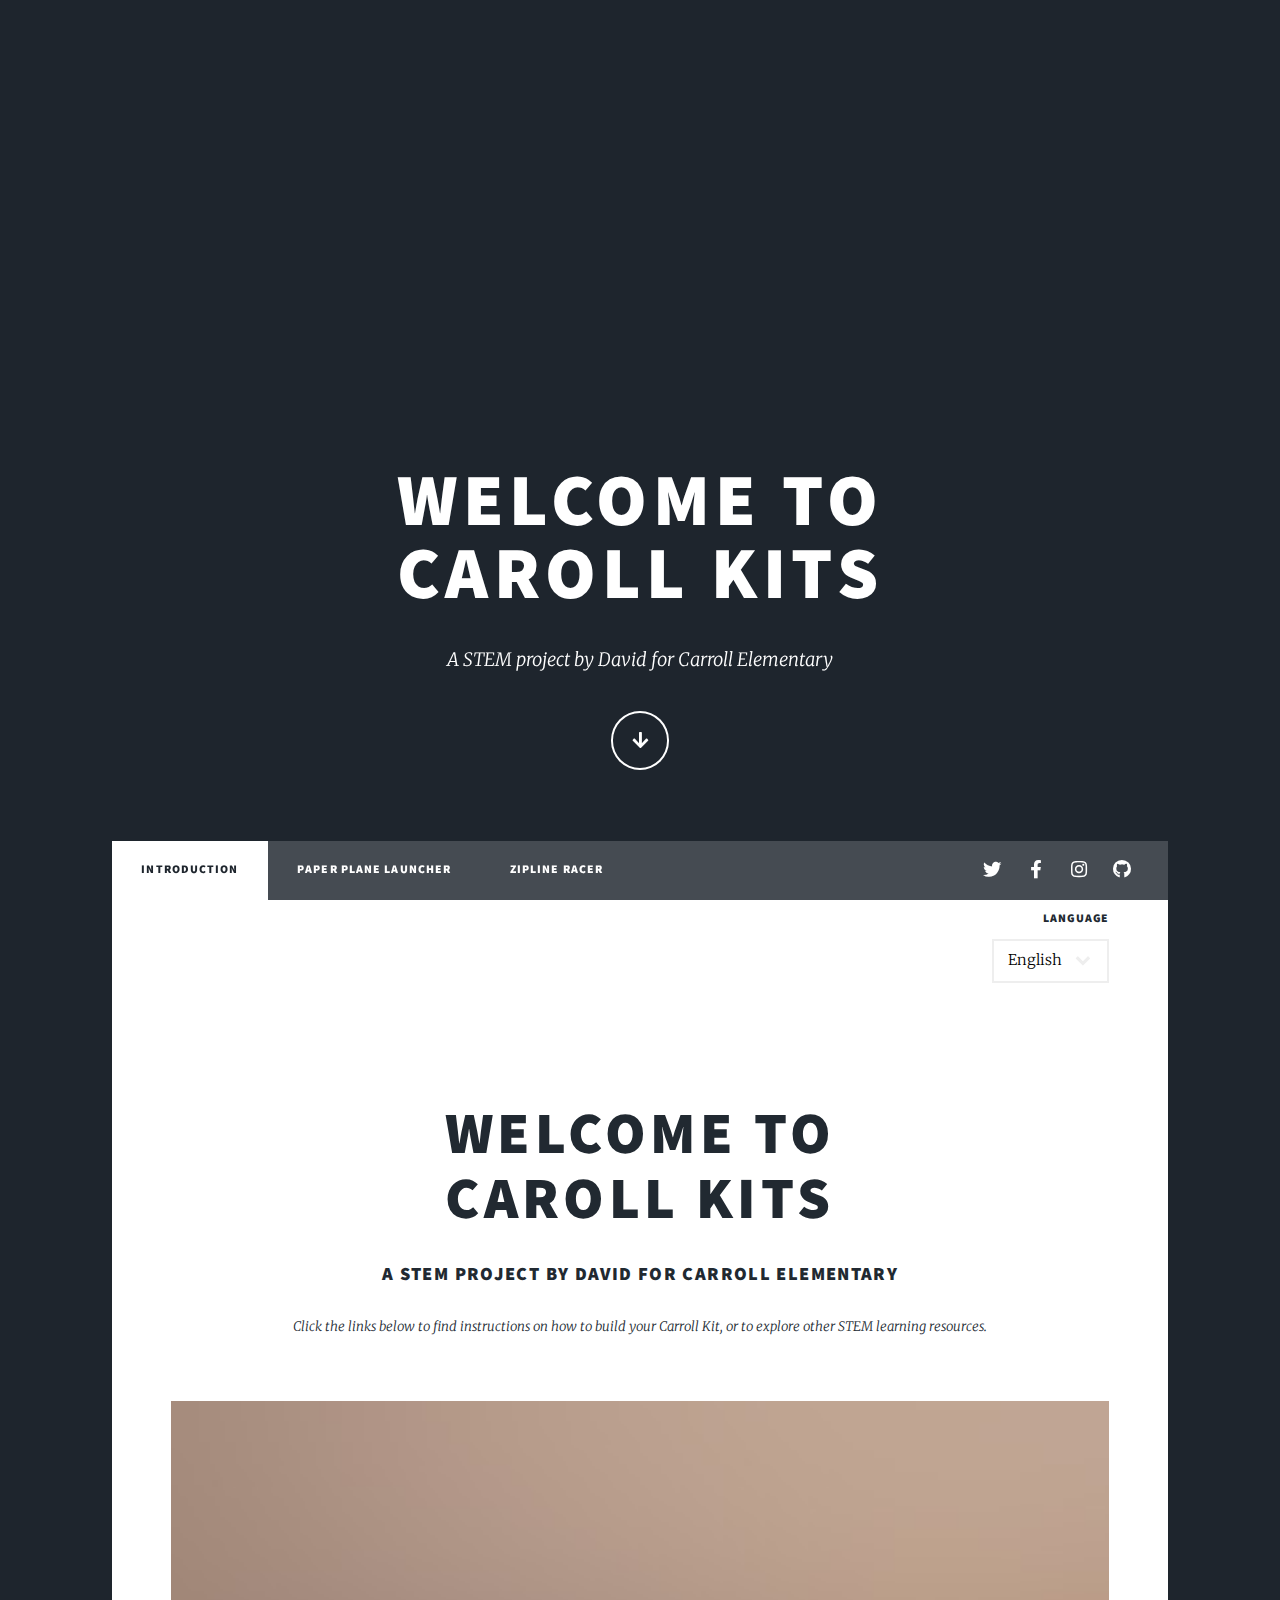
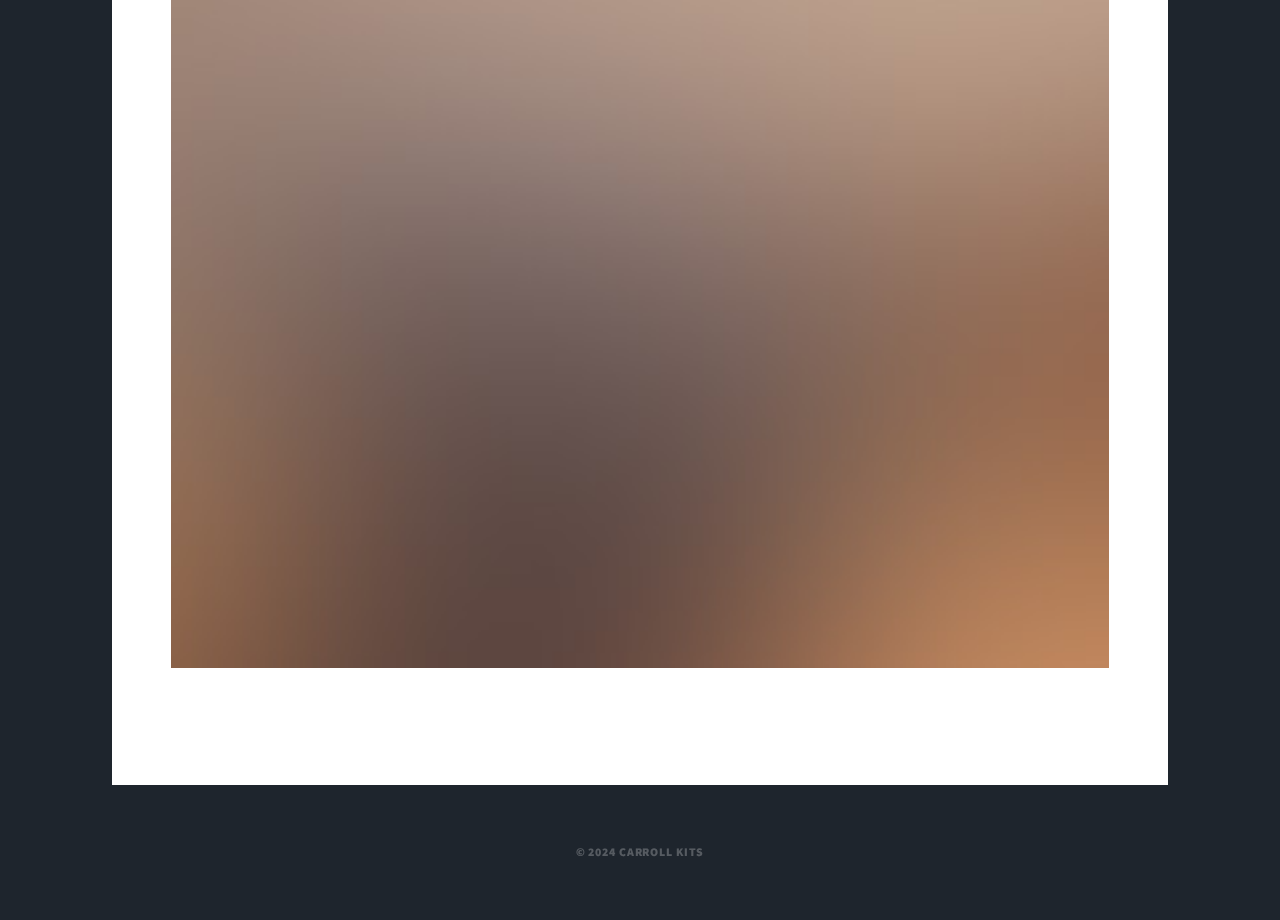
==== commit 32911aa8: "lang.js" ====
--- a/index.html
+++ b/index.html
@@ -18,9 +18,10 @@
 
 		<!-- Intro -->
 		<div id="intro">
-			<h1>Welcome to<br />
-				Caroll Kits</h1>
-			<p>A STEM project by David for Carroll Elementary</p>
+			<h1 lang="en">Welcome to<br>Caroll Kits</h1>
+			<h1 lang="es">Bienvenidos a<br>Caroll Kits</h1>
+			<p lang="en">A STEM project by David for Carroll Elementary</p>
+			<p lang="es">Un proyecto STEM de David para Carroll Elementary</p>
 			<ul class="actions">
 				<li><a href="#header" class="button icon solid solo fa-arrow-down scrolly">Continue</a></li>
 			</ul>
@@ -34,9 +35,9 @@
 		<!-- Nav -->
 		<nav id="nav">
 			<ul class="links">
-				<li class="active"><a href="index.html">Introduction</a></li>
-				<li><a href="paperplane.html">Paper Plane Launcher</a></li>
-				<li><a href="zipline.html">Zipline Racer</a></li>
+				<li class="active"><a class="lang-link" href="index.html">Introduction</a></li>
+				<li><a class="lang-link" href="paperplane.html">Paper Plane Launcher</a></li>
+				<li><a class="lang-link" href="zipline.html">Zipline Racer</a></li>
 			</ul>
 			<ul class="icons">
 				<li><a href="https://twitter.com/carrollfisd" class="icon brands fa-twitter"><span
@@ -60,7 +61,7 @@
 						<span lang="es">Idioma</span>
 					</label>
 					<select id="lang-switch">
-						<option value="en" selected>English</option>
+						<option value="en">English</option>
 						<option value="es">Español</option>
 					</select>
 				</form>
@@ -69,11 +70,12 @@
 			<!-- Featured Post -->
 			<article class="post featured">
 				<header class="major">
-					<h2>Welcome to<br />
-						Carroll Kits</h2>
-					<h3>a STEM project by David for Carroll Elementary</h3>
-					<p>Click the links below to find instructions on how to build your Carroll Kit, or to explore other
-						STEM learning resources.</p>
+					<h2 lang="en">Welcome to<br>Caroll Kits</h2>
+					<h2 lang="es">Bienvenidos a<br>Caroll Kits</h2>
+					<h3 lang="en">a STEM project by David for Carroll Elementary</h3>
+					<h3 lang="es">Un proyecto STEM de David para Carroll Elementary</h3>
+					<p lang="en">Click the links below to find instructions on how to build your Carroll Kit, or to explore other STEM learning resources.</p>
+					<p lang="es">Haga clic en los enlaces a continuación para encontrar instrucciones sobre cómo crear su Carroll Kit o para explorar otros recursos de aprendizaje STEM.</p>
 				</header>
 				<a href="#" class="image main"><img src="images/pic01.jpg" alt="" /></a>
 			</article>
--- a/assets/css/lang.css
+++ b/assets/css/lang.css
@@ -1,3 +1,8 @@
+/* Initially hide all content with [lang] attribute so they don't flicker */
+[lang] {
+    display: none;
+}
+
 .lang-selector {
     text-align: right;
     margin: 0 !important; /* Remove any margin */
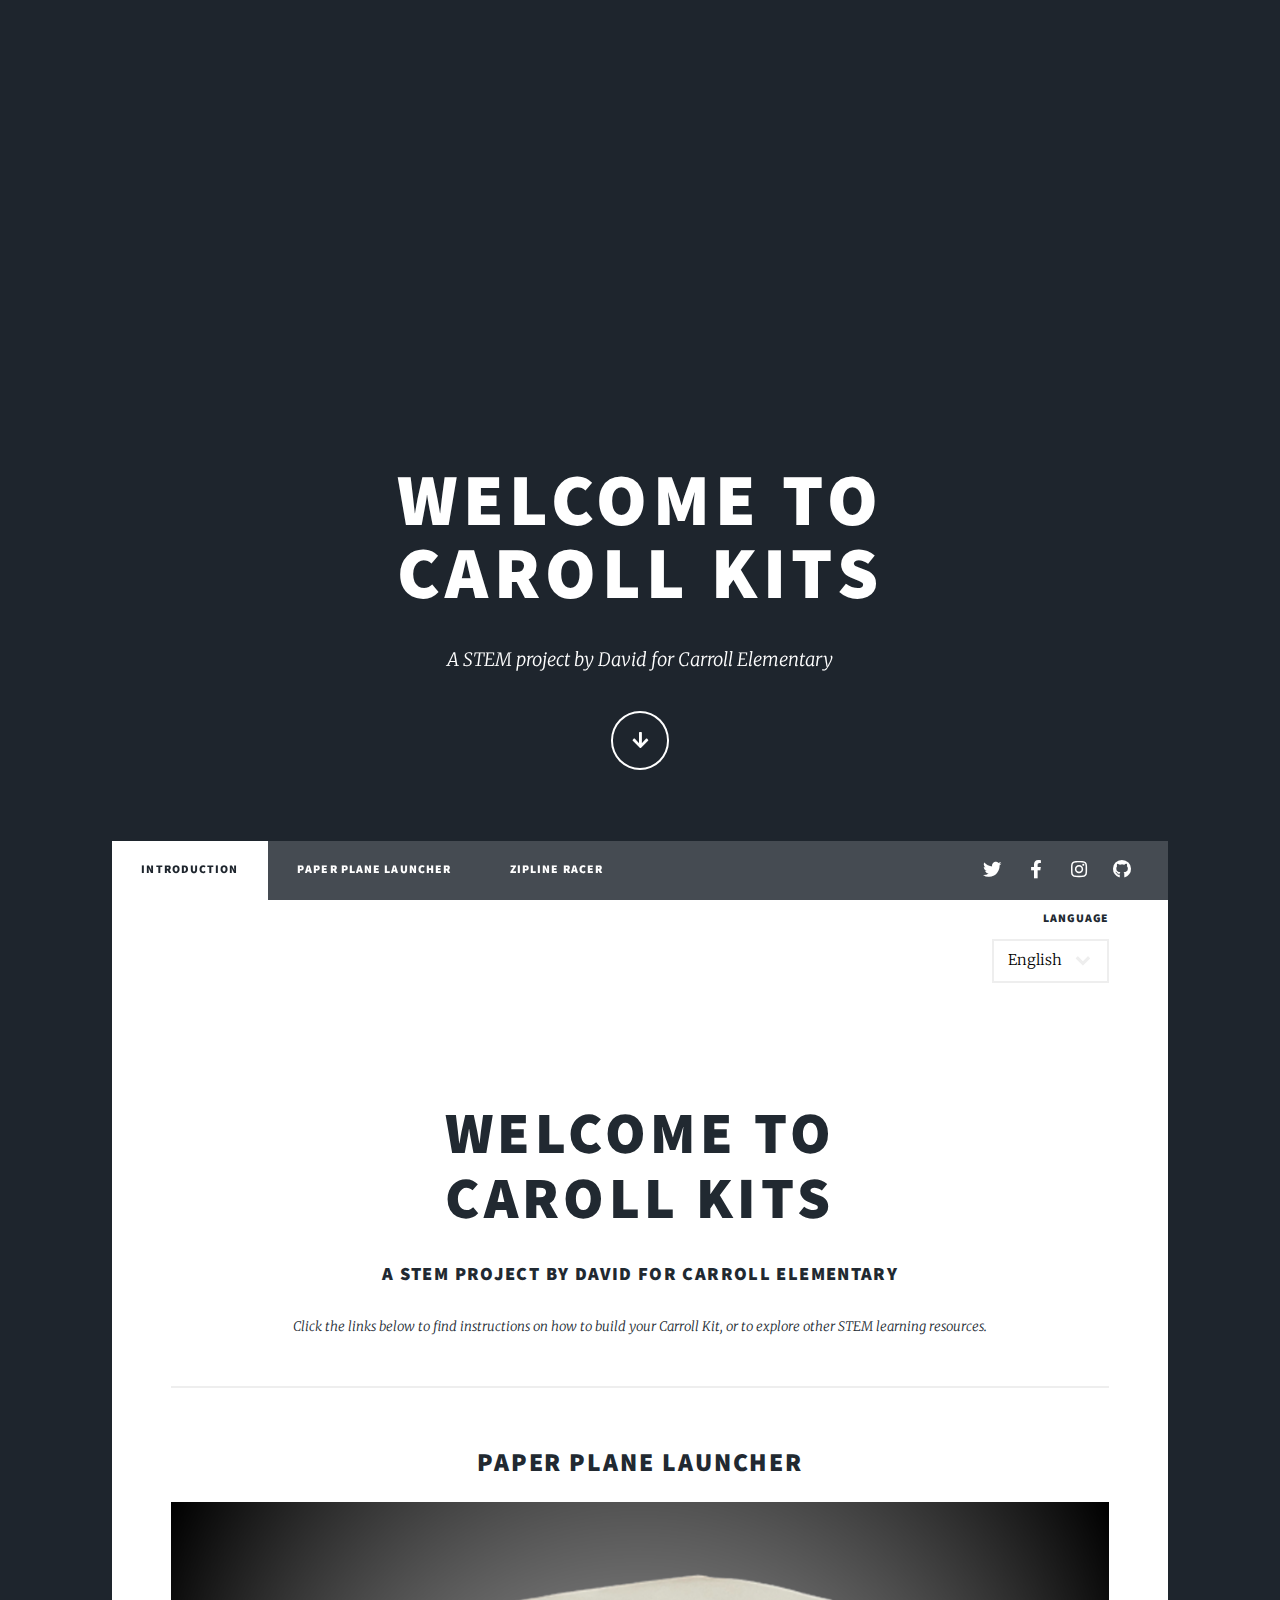
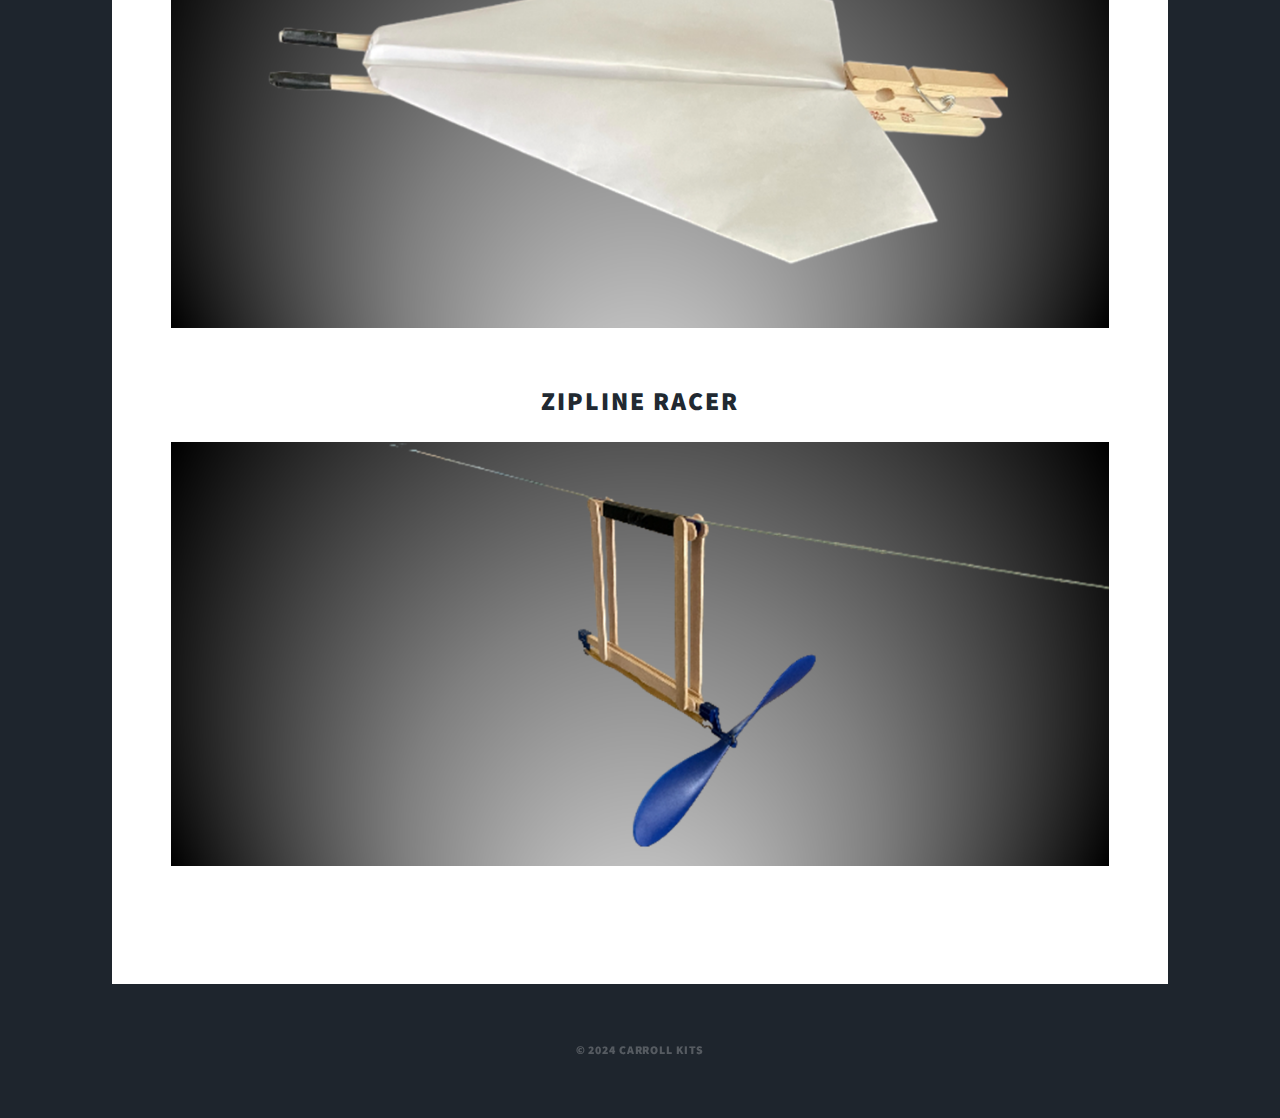
==== commit 906cce38: "update" ====
--- a/index.html
+++ b/index.html
@@ -1,105 +1,103 @@
 <!DOCTYPE HTML>
 <html>
+	<head>
+		<title>Carrol Kits</title>
+		<meta charset="utf-8" />
+		<meta name="viewport" content="width=device-width, initial-scale=1, user-scalable=no" />
+		<link rel="stylesheet" href="assets/css/main.css" />
+		<link rel="stylesheet" href="assets/css/lang.css" />
+		<noscript><link rel="stylesheet" href="assets/css/noscript.css" /></noscript>
+	</head>
+	<body class="is-preload">
+		<!-- Wrapper -->
+		<div id="wrapper" class="fade-in">
+			<!-- Intro -->
+			<div id="intro">
+				<h1 lang="en">Welcome to <br>Caroll Kits</h1>
+				<h1 lang="es">Bienvenidos a <br>Caroll Kits</h1>
+				<p lang="en">A STEM project by David for Carroll Elementary</p>
+				<p lang="es">Un proyecto STEM de David para Carroll Elementary</p>
+				<ul class="actions">
+					<li><a href="#header" class="button icon solid solo fa-arrow-down scrolly">Continue</a></li>
+				</ul>
+			</div>
 
-<head>
-	<title>Carrol Kits</title>
-	<meta charset="utf-8" />
-	<meta name="viewport" content="width=device-width, initial-scale=1, user-scalable=no" />
-	<link rel="stylesheet" href="assets/css/main.css" />
-	<link rel="stylesheet" href="assets/css/lang.css" />
-	<noscript>
-		<link rel="stylesheet" href="assets/css/noscript.css" />
-	</noscript>
-</head>
+			<!-- Header -->
+			<header id="header">
+				<a href="index.html" class="logo">Carroll Kits</a>
+			</header>
 
-<body class="is-preload">
-	<!-- Wrapper -->
-	<div id="wrapper" class="fade-in">
+			<!-- Nav -->
+			<nav id="nav">
+				<ul class="links">
+					<li lang="en" class="active"><a class="lang-link" href="index.html">Introduction</a></li>
+					<li lang="es" class="active"><a class="lang-link" href="index.html">Introducción</a></li>
+					<li lang="en"><a class="lang-link" href="paperplane.html">Paper Plane Launcher</a></li>
+					<li lang="es"><a class="lang-link" href="paperplane.html">Lanzador de Aviones de Papel</a></li>
+					<li lang="en"><a class="lang-link" href="zipline.html">Zipline Racer</a></li>
+					<li lang="es"><a class="lang-link" href="zipline.html">Corredor de Tirolesa</a></li>
+				</ul>
+				<ul class="icons">
+					<li><a href="https://twitter.com/carrollfisd" class="icon brands fa-twitter"><span class="label">Twitter</span></a></li>
+					<li><a href="https://www.facebook.com/carrollelementary" class="icon brands fa-facebook-f"><span class="label">Facebook</span></a></li>
+					<li><a href="https://www.instagram.com/carrollfisd" class="icon brands fa-instagram"><span class="label">Instagram</span></a></li>
+					<li><a href="https://github.com/carrollkits" class="icon brands fa-github"><span class="label">GitHub</span></a></li>
+				</ul>
+			</nav>
 
-		<!-- Intro -->
-		<div id="intro">
-			<h1 lang="en">Welcome to<br>Caroll Kits</h1>
-			<h1 lang="es">Bienvenidos a<br>Caroll Kits</h1>
-			<p lang="en">A STEM project by David for Carroll Elementary</p>
-			<p lang="es">Un proyecto STEM de David para Carroll Elementary</p>
-			<ul class="actions">
-				<li><a href="#header" class="button icon solid solo fa-arrow-down scrolly">Continue</a></li>
-			</ul>
+			<!-- Main -->
+			<div id="main">
+				<!-- Language Selector -->
+				<div class="lang-selector">
+					<form>
+						<label for="lang-switch">
+							<span lang="en">Language</span>
+							<span lang="es">Idioma</span>
+						</label>
+						<select id="lang-switch">
+							<option value="en">English</option>
+							<option value="es">Español</option>
+						</select>
+					</form>
+				</div>
+				<!-- Featured Post -->
+				<article class="post featured">
+					<header class="major">
+						<h2 lang="en">Welcome to <br>Caroll Kits</h2>
+						<h2 lang="es">Bienvenidos a <br>Caroll Kits</h2>
+						<h3 lang="en">a STEM project by David for Carroll Elementary</h3>
+						<h3 lang="es">Un proyecto STEM de David para Carroll Elementary</h3>
+						<p lang="en">Click the links below to find instructions on how to build your Carroll Kit, or to explore other STEM learning resources.</p>
+						<p lang="es">Haga clic en los enlaces a continuación para encontrar instrucciones sobre cómo crear su Carroll Kit o para explorar otros recursos de aprendizaje STEM.</p>
+						<hr>
+					</header>
+					<h2 lang="en"><a class="lang-link" href="paperplane.html">Paper Plane Launcher</a></h2>
+					<h2 lang="es"><a class="lang-link" href="paperplane.html">Lanzador de Aviones de Papel</a></h2>
+					<a class="image main lang-link" href="paperplane.html" style="margin-top: 0;"><img src="images/paperplane.png" alt="" /></a>
+
+					<h2 lang="en"><a class="lang-link" href="zipline.html">Zipline Racer</a></h2>
+					<h2 lang="es"><a class="lang-link" href="zipline.html">Hélice en Tirolina</a></h2>
+					<a class="image main lang-link"  href="zipline.html" style="margin-top: 0;"><img src="images/zipline.png" alt="" /></a>
+				</article>
+
+			</div>
+
+			<!-- Copyright -->
+			<div id="copyright">
+				<ul>
+					<li>&copy; 2024 Carroll Kits</li>
+				</ul>
+			</div>
 		</div>
 
-		<!-- Header -->
-		<header id="header">
-			<a href="index.html" class="logo">Carroll Kits</a>
-		</header>
-
-		<!-- Nav -->
-		<nav id="nav">
-			<ul class="links">
-				<li class="active"><a class="lang-link" href="index.html">Introduction</a></li>
-				<li><a class="lang-link" href="paperplane.html">Paper Plane Launcher</a></li>
-				<li><a class="lang-link" href="zipline.html">Zipline Racer</a></li>
-			</ul>
-			<ul class="icons">
-				<li><a href="https://twitter.com/carrollfisd" class="icon brands fa-twitter"><span
-							class="label">Twitter</span></a></li>
-				<li><a href="https://www.facebook.com/carrollelementary" class="icon brands fa-facebook-f"><span
-							class="label">Facebook</span></a></li>
-				<li><a href="https://www.instagram.com/carrollfisd" class="icon brands fa-instagram"><span
-							class="label">Instagram</span></a></li>
-				<li><a href="https://github.com/carroll-kits" class="icon brands fa-github"><span
-							class="label">GitHub</span></a></li>
-			</ul>
-		</nav>
-
-		<!-- Main -->
-		<div id="main">
-			<!-- Language Selector -->
-			<div class="lang-selector">
-				<form>
-					<label for="lang-switch">
-						<span lang="en">Language</span>
-						<span lang="es">Idioma</span>
-					</label>
-					<select id="lang-switch">
-						<option value="en">English</option>
-						<option value="es">Español</option>
-					</select>
-				</form>
-			</div>
-
-			<!-- Featured Post -->
-			<article class="post featured">
-				<header class="major">
-					<h2 lang="en">Welcome to<br>Caroll Kits</h2>
-					<h2 lang="es">Bienvenidos a<br>Caroll Kits</h2>
-					<h3 lang="en">a STEM project by David for Carroll Elementary</h3>
-					<h3 lang="es">Un proyecto STEM de David para Carroll Elementary</h3>
-					<p lang="en">Click the links below to find instructions on how to build your Carroll Kit, or to explore other STEM learning resources.</p>
-					<p lang="es">Haga clic en los enlaces a continuación para encontrar instrucciones sobre cómo crear su Carroll Kit o para explorar otros recursos de aprendizaje STEM.</p>
-				</header>
-				<a href="#" class="image main"><img src="images/pic01.jpg" alt="" /></a>
-			</article>
-
-		</div>
-
-		<!-- Copyright -->
-		<div id="copyright">
-			<ul>
-				<li>&copy; 2024 Carroll Kits</li>
-			</ul>
-		</div>
-
-	</div>
-
-	<!-- Scripts -->
-	<script src="assets/js/jquery.min.js"></script>
-	<script src="assets/js/jquery.scrollex.min.js"></script>
-	<script src="assets/js/jquery.scrolly.min.js"></script>
-	<script src="assets/js/browser.min.js"></script>
-	<script src="assets/js/breakpoints.min.js"></script>
-	<script src="assets/js/util.js"></script>
-	<script src="assets/js/main.js"></script>
-	<script src="assets/js/lang.js"></script>
-
-</body>
-</html>+		<!-- Scripts -->
+		<script src="assets/js/jquery.min.js"></script>
+		<script src="assets/js/jquery.scrollex.min.js"></script>
+		<script src="assets/js/jquery.scrolly.min.js"></script>
+		<script src="assets/js/browser.min.js"></script>
+		<script src="assets/js/breakpoints.min.js"></script>
+		<script src="assets/js/util.js"></script>
+		<script src="assets/js/main.js"></script>
+		<script src="assets/js/lang.js"></script>
+	</body>
+</html>
--- a/assets/css/main.css
+++ b/assets/css/main.css
@@ -1,11 +1,5 @@
 @import url(fontawesome-all.min.css);
 @import url("https://fonts.googleapis.com/css?family=Merriweather:300,700,300italic,700italic|Source+Sans+Pro:900");
-
-/*
-	Massively by HTML5 UP
-	html5up.net | @ajlkn
-	Free for personal and commercial use under the CCA 3.0 license (html5up.net/license)
-*/
 
 html, body, div, span, applet, object,
 iframe, h1, h2, h3, h4, h5, h6, p, blockquote,
--- a/assets/css/noscript.css
+++ b/assets/css/noscript.css
@@ -1,15 +1,30 @@
-/*
-	Phantom by HTML5 UP
-	html5up.net | @ajlkn
-	Free for personal and commercial use under the CCA 3.0 license (html5up.net/license)
-*/
+@import url(font-awesome.min.css);
 
-/* Tiles */
+/* Wrapper */
 
-	body.is-preload .tiles article {
-		-moz-transform: none;
-		-webkit-transform: none;
-		-ms-transform: none;
-		transform: none;
+	#wrapper {
+		background-color: #212931;
+		background-image: url("../../images/overlay.png"), linear-gradient(0deg, rgba(0, 0, 0, 0.1), rgba(0, 0, 0, 0.1)), url("../../images/bg.jpg");
+		background-size: auto,								auto,														100% auto;
+		background-position: center,								center,														top center;
+		background-repeat: repeat,								no-repeat,													no-repeat;
+		background-attachment: fixed,								fixed,														fixed;
+	}
+
+		#wrapper.fade-in:before {
+			display: none;
+		}
+
+/* Intro */
+
+	body.is-preload #intro {
 		opacity: 1;
-	}+	}
+
+		body.is-preload #intro:not(.hidden) + #header + #nav {
+			-moz-transform: none;
+			-webkit-transform: none;
+			-ms-transform: none;
+			transform: none;
+			opacity: 1;
+		}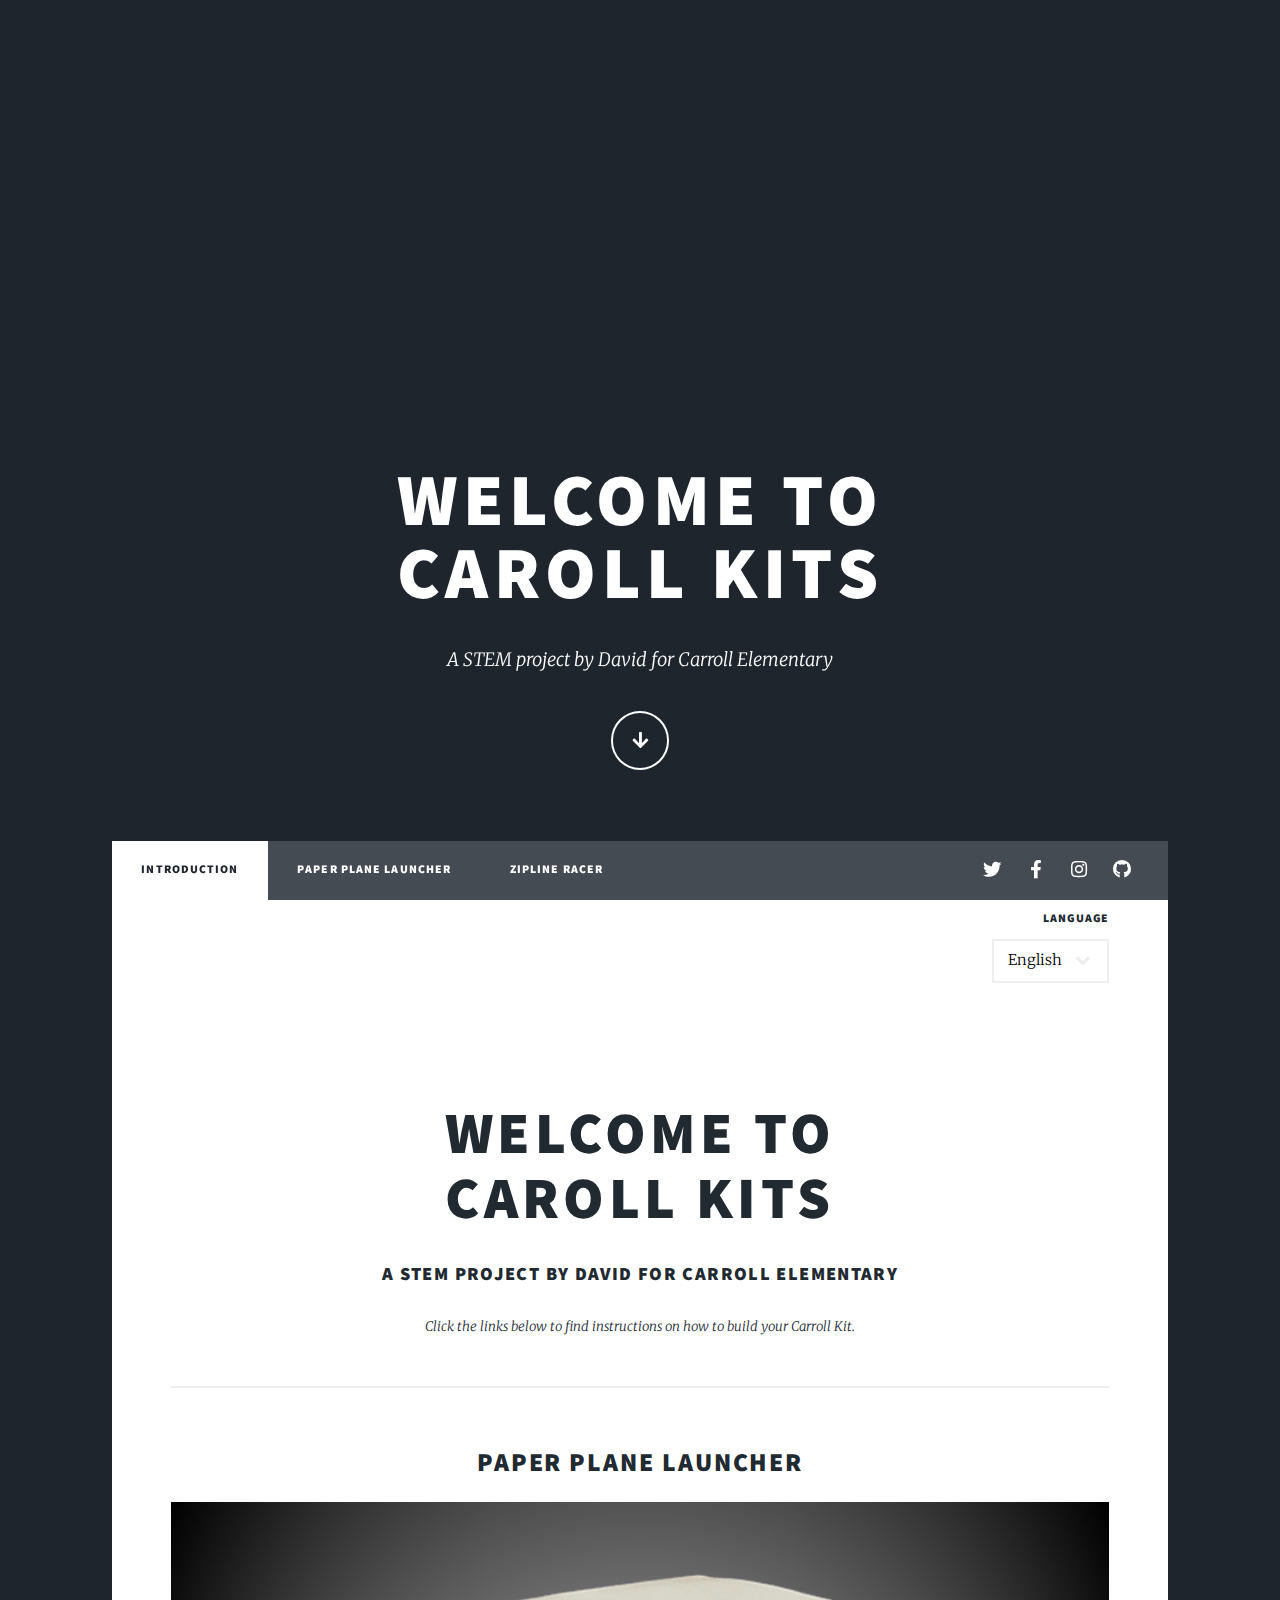
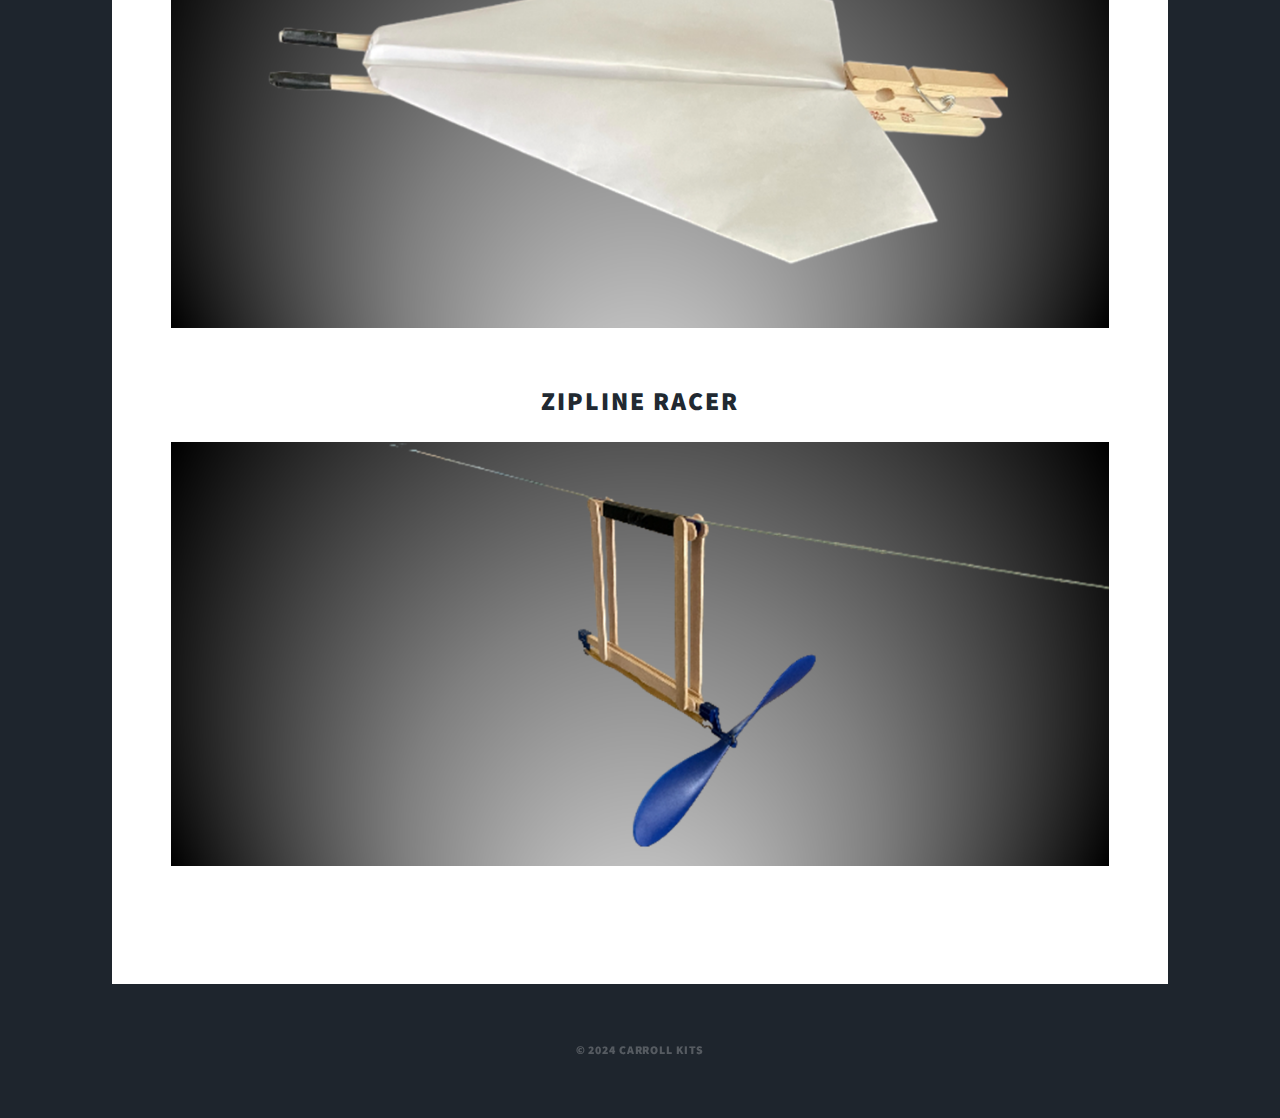
==== commit 3e17972a: "add zipline spanish" ====
--- a/index.html
+++ b/index.html
@@ -29,13 +29,15 @@
 
 			<!-- Nav -->
 			<nav id="nav">
-				<ul class="links">
-					<li lang="en" class="active"><a class="lang-link" href="index.html">Introduction</a></li>
-					<li lang="es" class="active"><a class="lang-link" href="index.html">Introducción</a></li>
-					<li lang="en"><a class="lang-link" href="paperplane.html">Paper Plane Launcher</a></li>
-					<li lang="es"><a class="lang-link" href="paperplane.html">Lanzador de Aviones de Papel</a></li>
-					<li lang="en"><a class="lang-link" href="zipline.html">Zipline Racer</a></li>
-					<li lang="es"><a class="lang-link" href="zipline.html">Corredor de Tirolesa</a></li>
+				<ul lang="en" class="links" style="display: none;">
+					<li class="active"><a class="lang-link" href="index.html">Introduction</a></li>
+					<li><a class="lang-link" href="paperplane.html">Paper Plane Launcher</a></li>
+					<li><a class="lang-link" href="zipline.html">Zipline Racer</a></li>
+				</ul>
+				<ul lang="es" class="links" style="display: none;">
+					<li class="active"><a class="lang-link" href="index.html">Introducción</a></li>
+					<li><a class="lang-link" href="paperplane.html">Lanzador de Aviones</a></li>
+					<li><a class="lang-link" href="zipline.html">Hélice en Tirolina</a></li>
 				</ul>
 				<ul class="icons">
 					<li><a href="https://twitter.com/carrollfisd" class="icon brands fa-twitter"><span class="label">Twitter</span></a></li>
@@ -67,12 +69,12 @@
 						<h2 lang="es">Bienvenidos a <br>Caroll Kits</h2>
 						<h3 lang="en">a STEM project by David for Carroll Elementary</h3>
 						<h3 lang="es">Un proyecto STEM de David para Carroll Elementary</h3>
-						<p lang="en">Click the links below to find instructions on how to build your Carroll Kit, or to explore other STEM learning resources.</p>
-						<p lang="es">Haga clic en los enlaces a continuación para encontrar instrucciones sobre cómo crear su Carroll Kit o para explorar otros recursos de aprendizaje STEM.</p>
+						<p lang="en">Click the links below to find instructions on how to build your Carroll Kit.</p>
+						<p lang="es">Haga clic en los enlaces a continuación para encontrar instrucciones sobre cómo crear su Carroll Kit.</p>
 						<hr>
 					</header>
 					<h2 lang="en"><a class="lang-link" href="paperplane.html">Paper Plane Launcher</a></h2>
-					<h2 lang="es"><a class="lang-link" href="paperplane.html">Lanzador de Aviones de Papel</a></h2>
+					<h2 lang="es"><a class="lang-link" href="paperplane.html">Lanzador de Aviones</a></h2>
 					<a class="image main lang-link" href="paperplane.html" style="margin-top: 0;"><img src="images/paperplane.png" alt="" /></a>
 
 					<h2 lang="en"><a class="lang-link" href="zipline.html">Zipline Racer</a></h2>
